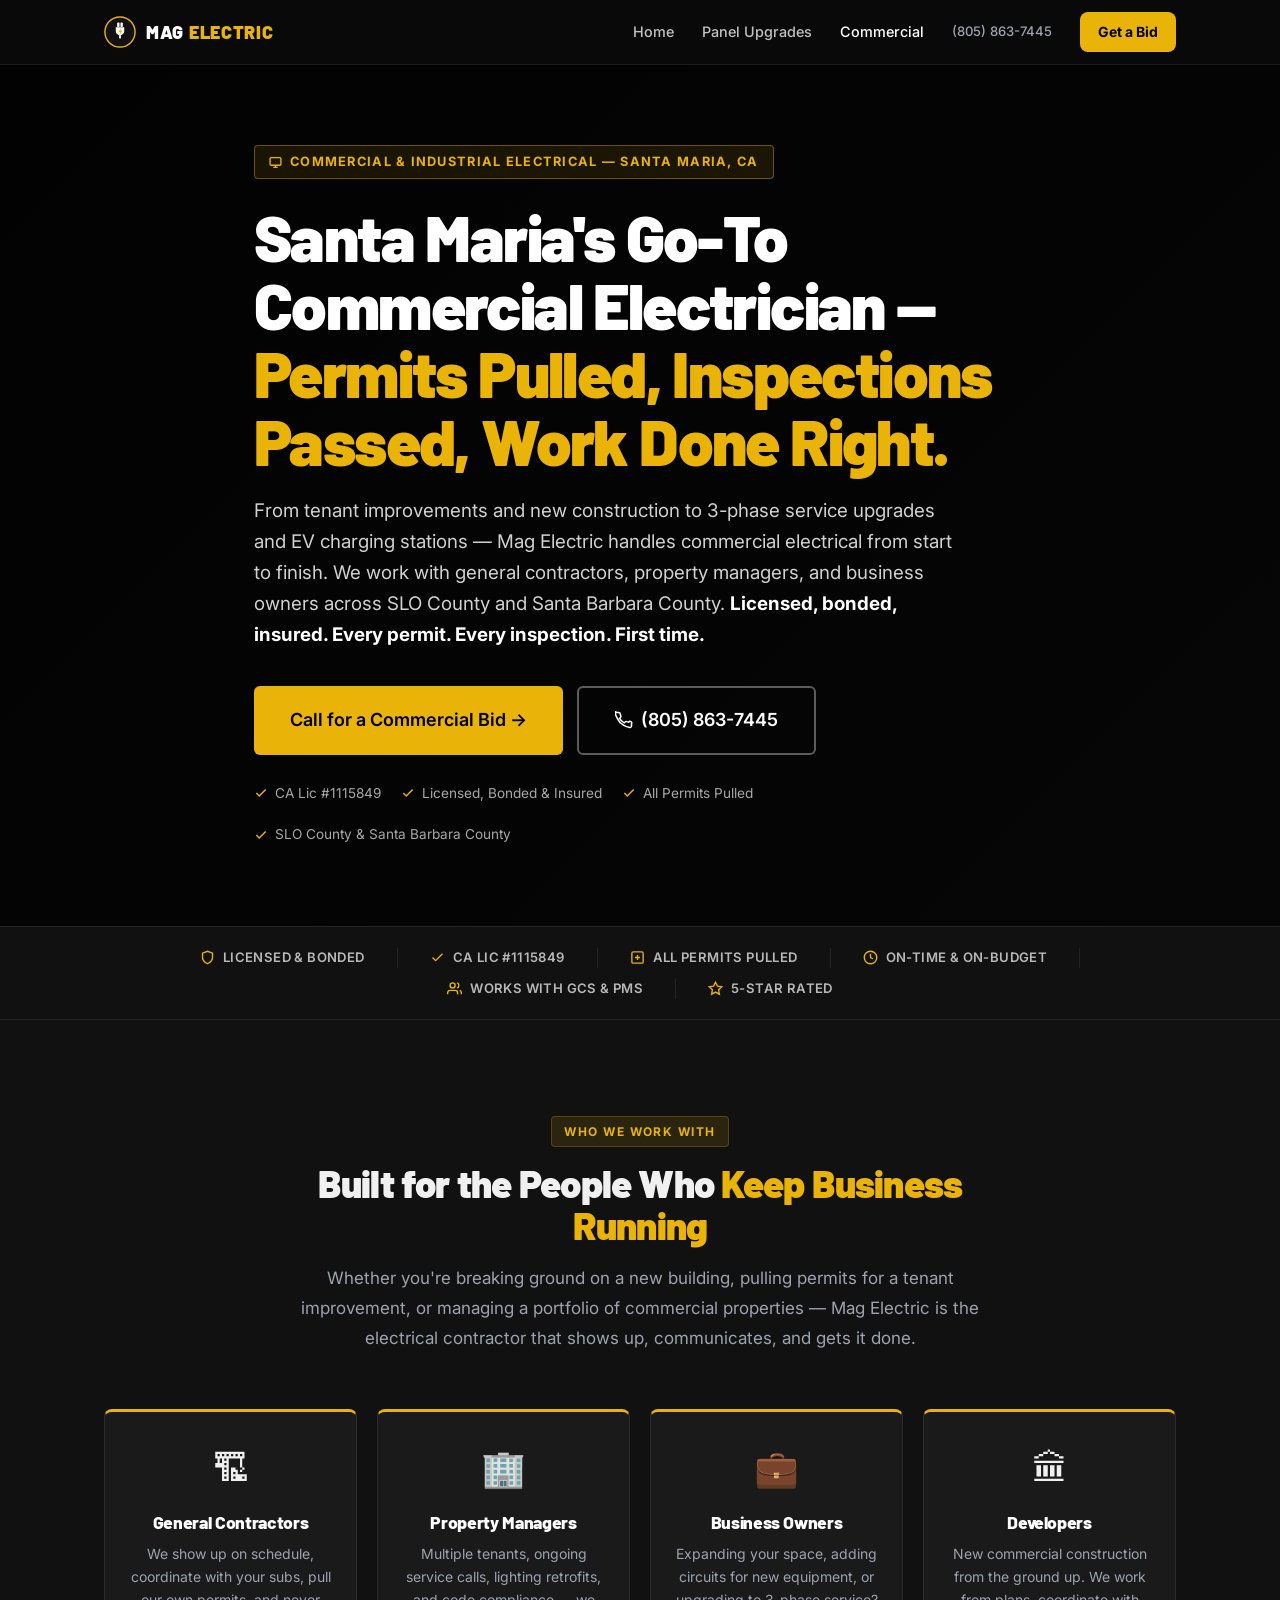
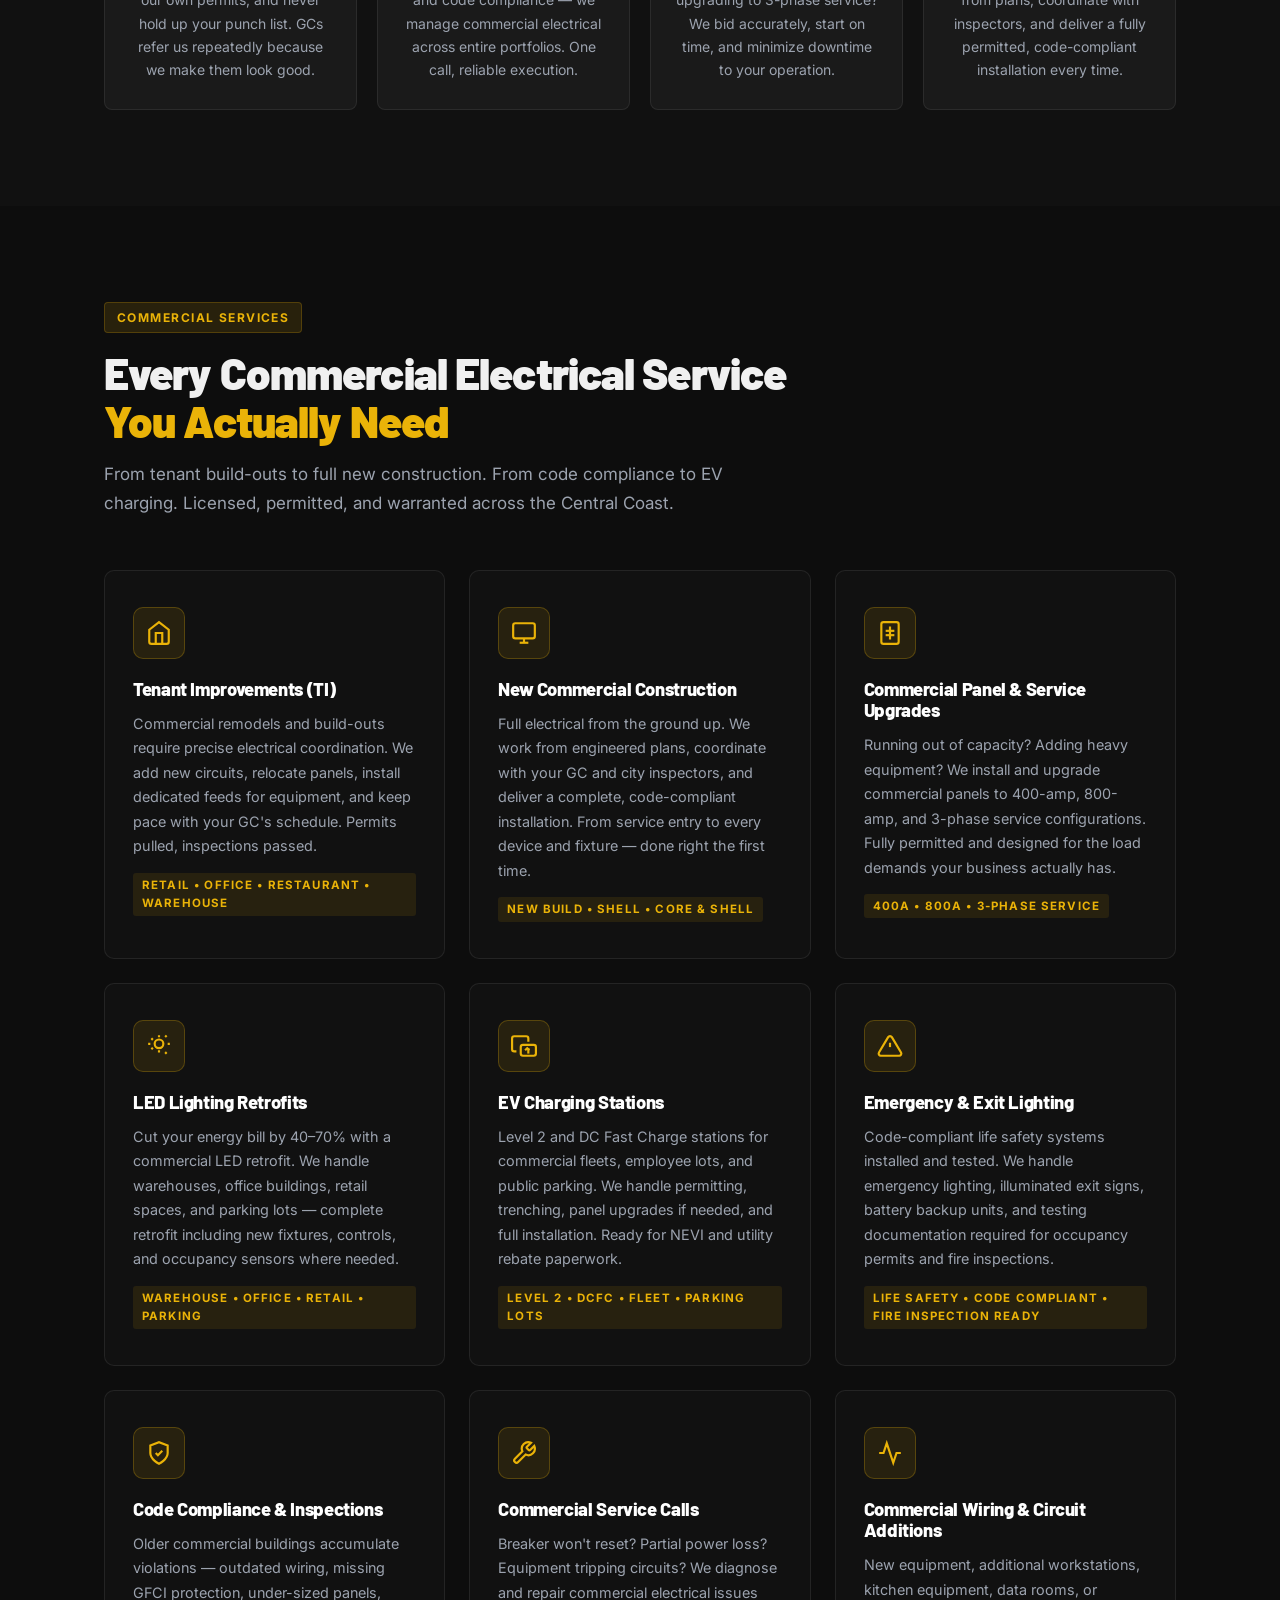
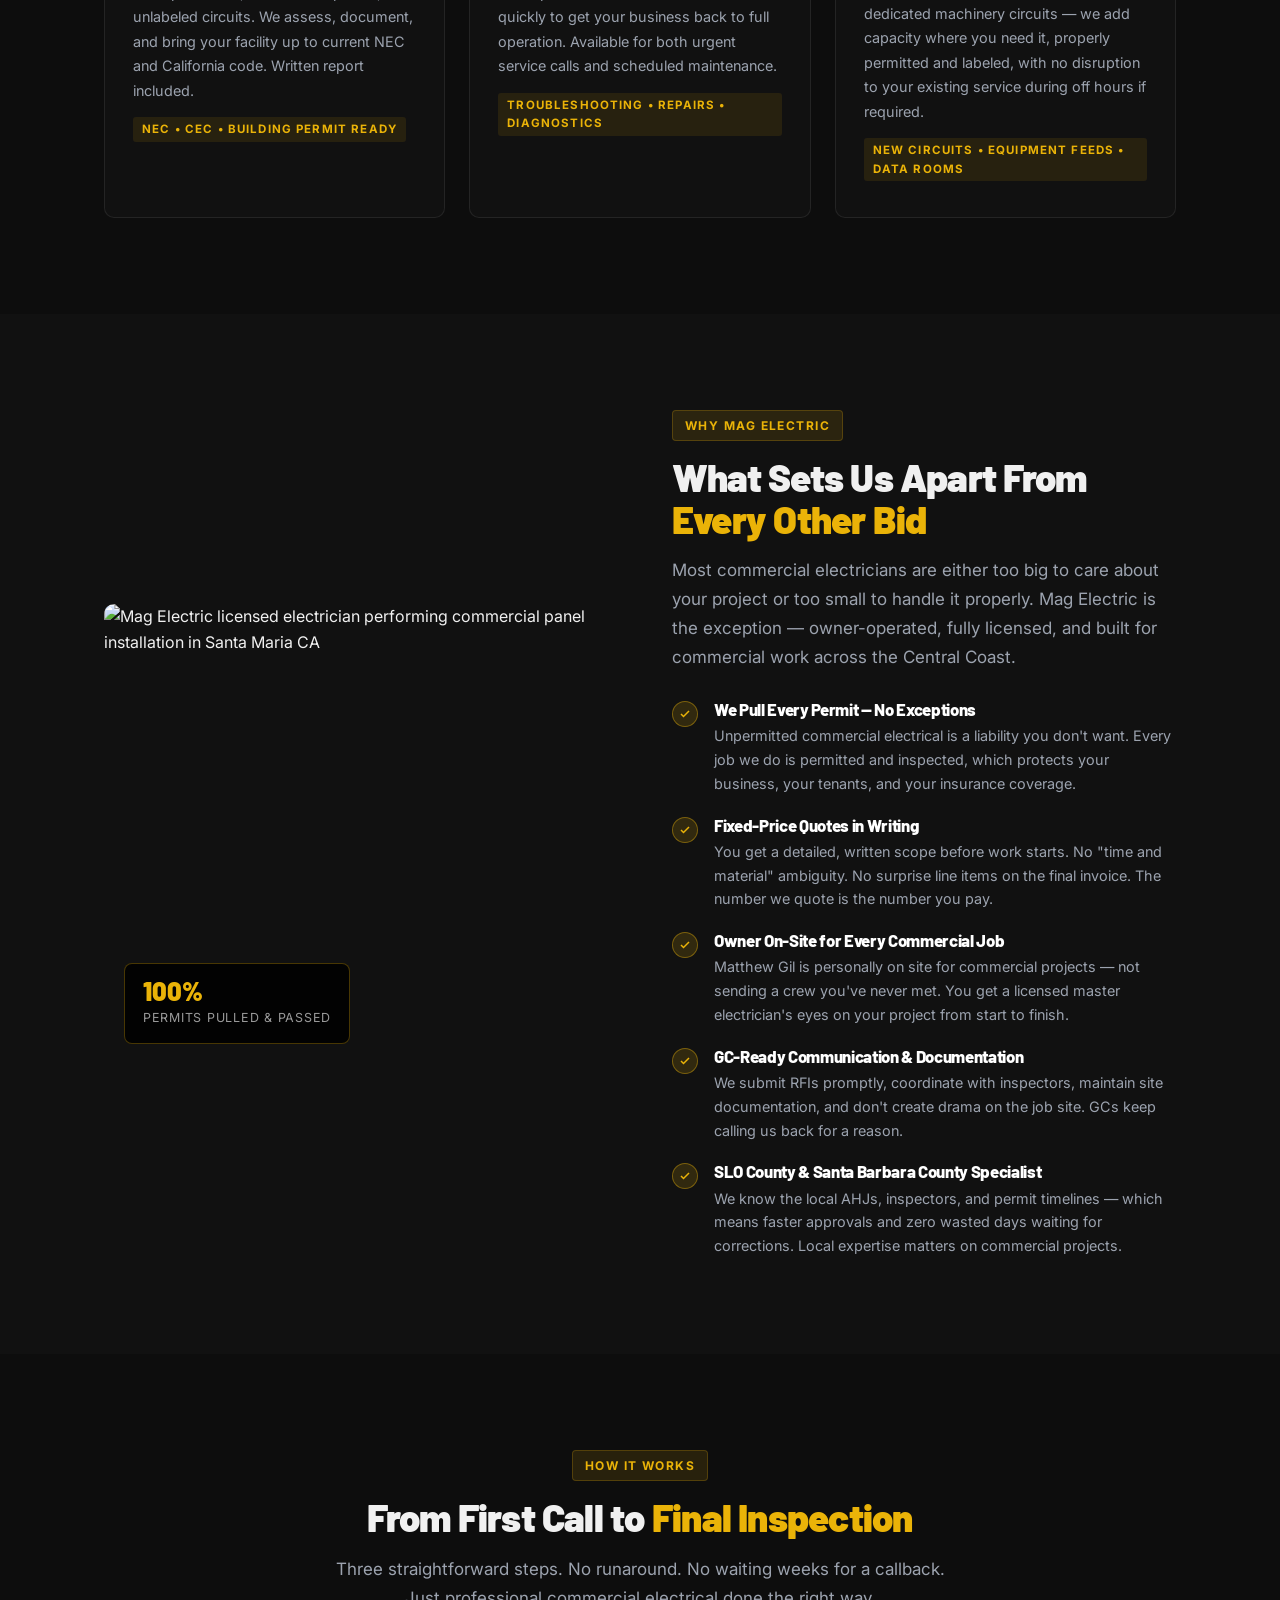
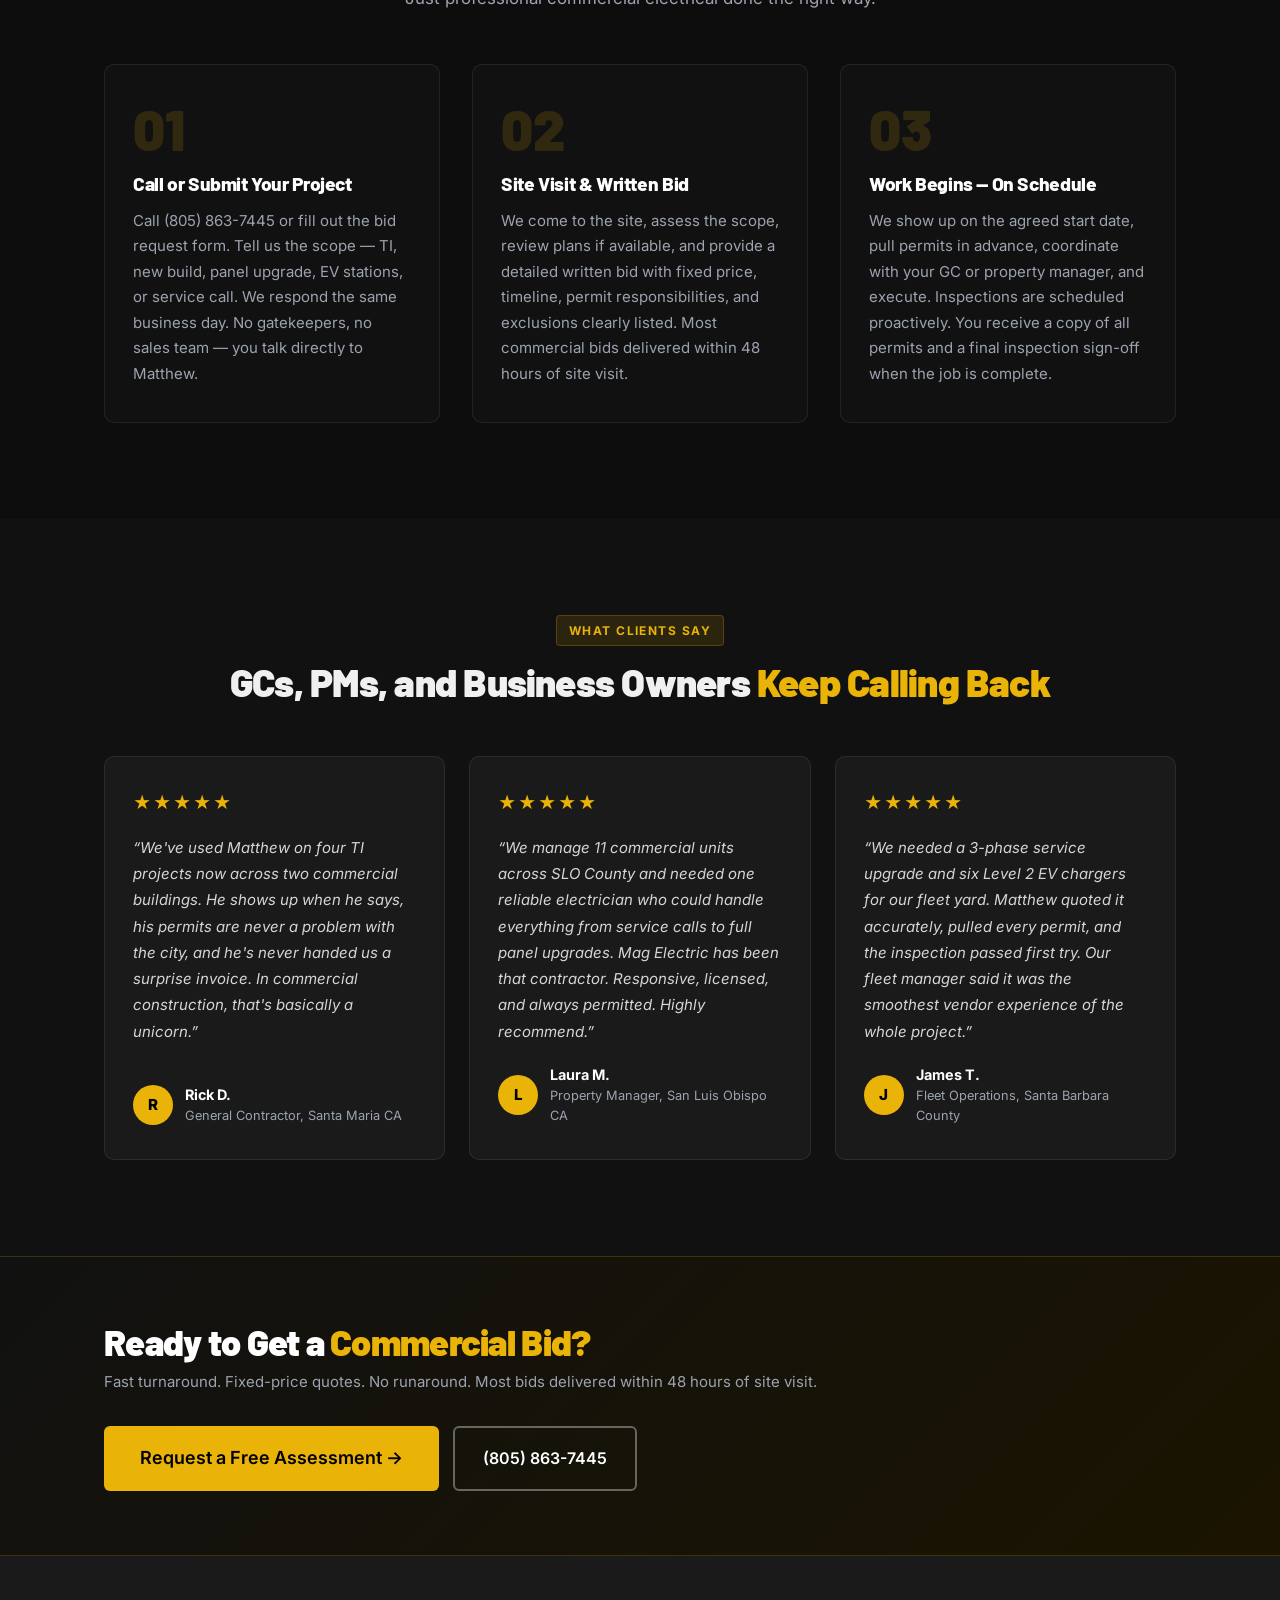
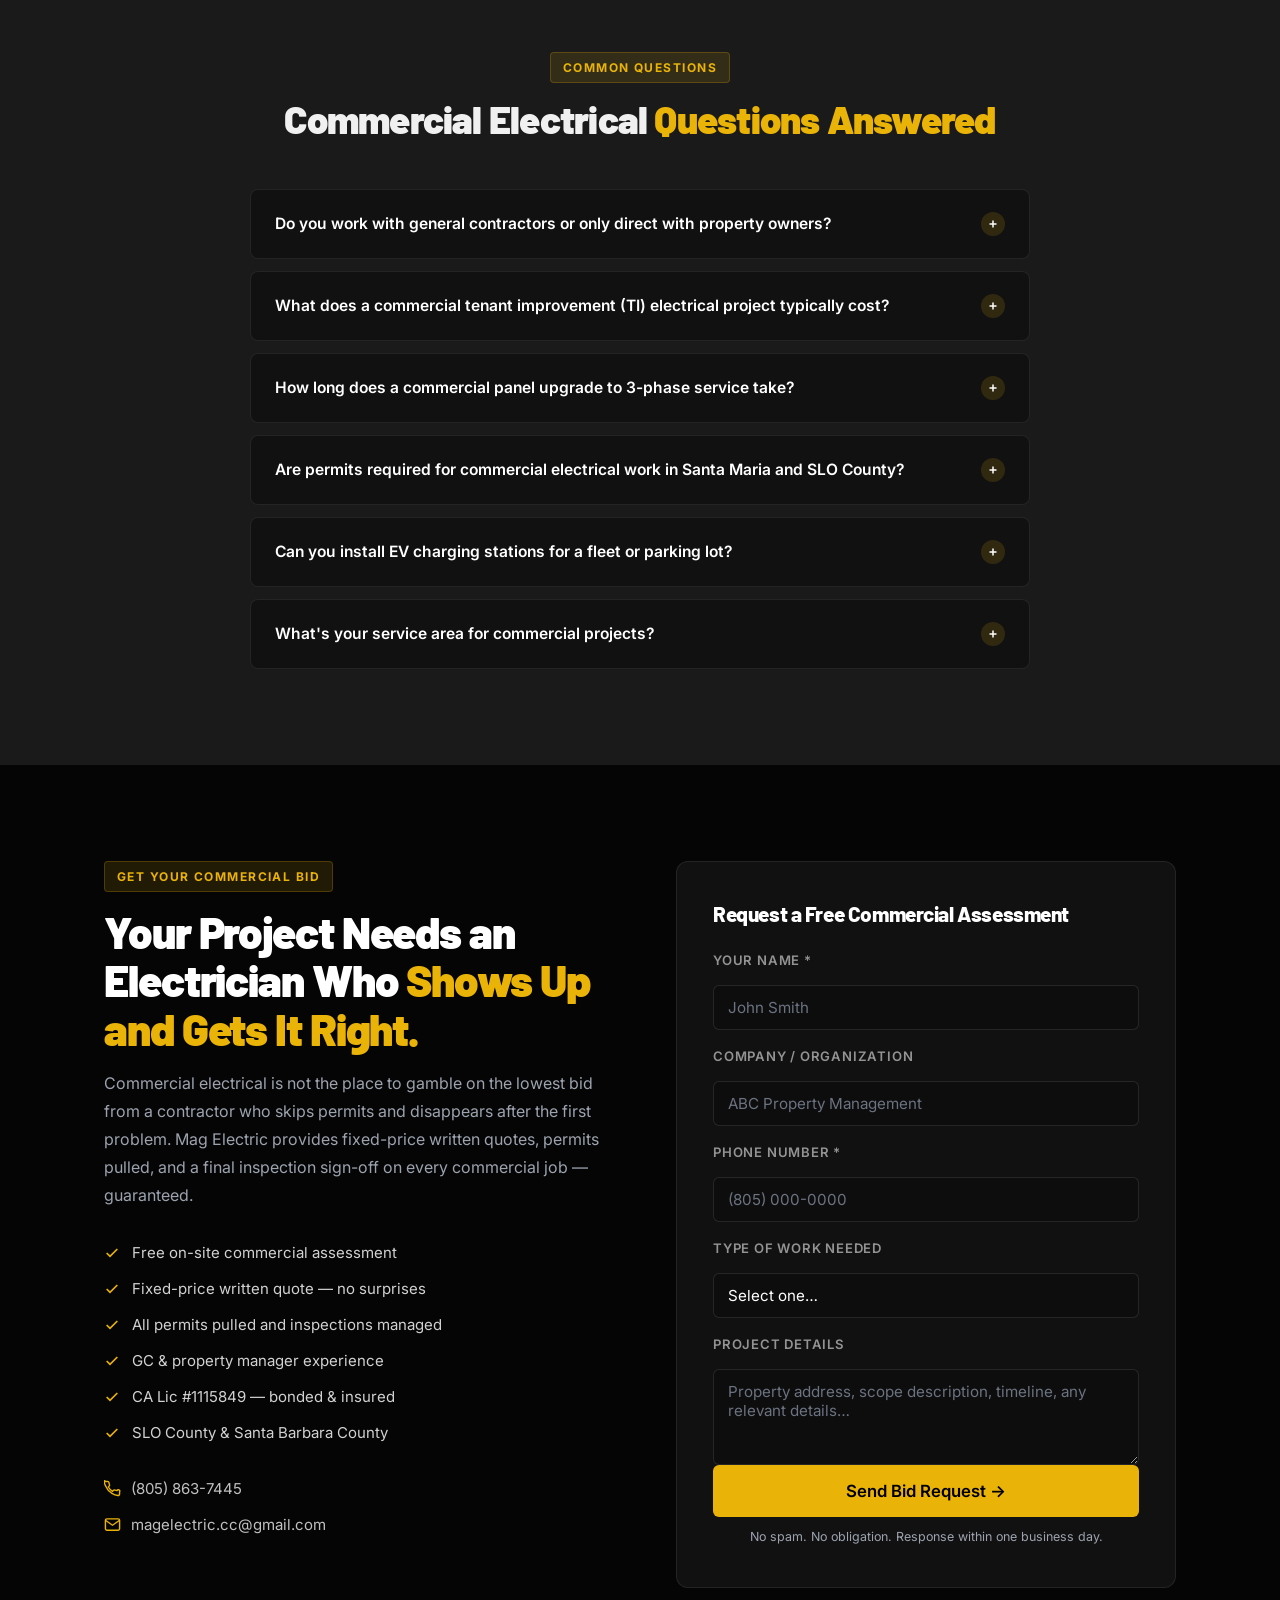
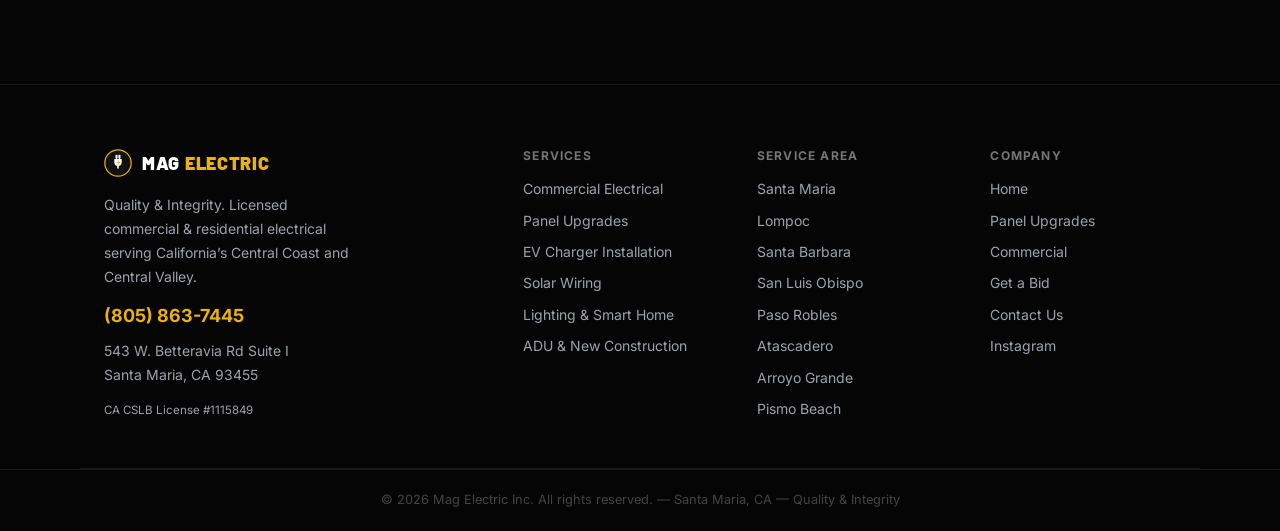
==== commercial.html @ f902b4d3 "Add commercial electrical landing page — King Kong style" ====
<!DOCTYPE html>
<html lang="en">
<head>
  <meta charset="UTF-8" />
  <meta name="viewport" content="width=device-width, initial-scale=1.0" />
  <title>Commercial Electrician Santa Maria CA | Mag Electric Inc.</title>
  <meta name="description" content="Licensed commercial electrician in Santa Maria, SLO County &amp; Santa Barbara County. Tenant improvements, panel upgrades, EV charging, LED retrofits &amp; more. CA Lic #1115849. Call (805) 863-7445." />
  <link rel="canonical" href="https://magelectricinc.com/commercial" />
  <meta property="og:title" content="Commercial Electrician Santa Maria CA | Mag Electric Inc." />
  <meta property="og:description" content="Commercial electrical contractor serving SLO County &amp; Santa Barbara County. Tenant improvements, 3-phase service, EV charging stations &amp; code compliance. CA Lic #1115849." />
  <meta property="og:image" content="https://magelectricinc.com/images/commercial_panel_1.jpg" />
  <meta property="og:type" content="website" />
  <meta name="geo.region" content="US-CA" />
  <meta name="geo.placename" content="Santa Maria, CA" />
  <script type="application/ld+json">
  {
    "@context": "https://schema.org",
    "@type": "Service",
    "name": "Commercial Electrical Services",
    "provider": {
      "@type": "ElectricalContractor",
      "name": "Mag Electric Inc.",
      "telephone": "+18058637445",
      "address": {
        "@type": "PostalAddress",
        "streetAddress": "543 W. Betteravia Rd Suite I",
        "addressLocality": "Santa Maria",
        "addressRegion": "CA",
        "postalCode": "93455",
        "addressCountry": "US"
      },
      "url": "https://magelectricinc.com",
      "sameAs": ["https://www.instagram.com/mag_electric_/"]
    },
    "areaServed": ["Santa Maria","Lompoc","Santa Barbara","San Luis Obispo","Paso Robles","Atascadero","Arroyo Grande","Pismo Beach"],
    "description": "Full-service commercial electrical contractor specializing in tenant improvements, new commercial construction, panel and service upgrades, LED lighting retrofits, EV charging stations, emergency and exit lighting, and code compliance for SLO County and Santa Barbara County businesses."
  }
  </script>
  <link rel="preconnect" href="https://fonts.googleapis.com" />
  <link rel="preconnect" href="https://fonts.gstatic.com" crossorigin />
  <link href="https://fonts.googleapis.com/css2?family=Inter:ital,wght@0,400;0,500;0,600;0,700;1,400&family=Barlow:wght@700;800;900&display=swap" rel="stylesheet" />
  <link rel="stylesheet" href="css/styles.css" />
  <style>
    /* ── LANDING PAGE OVERRIDES & EXTENSIONS ── */
    :root {
      --gold: #EAB308;
      --gold-dark: #ca9a06;
      --dark: #0a0a0a;
      --dark2: #111111;
      --dark3: #1a1a1a;
      --mid: #222222;
      --border: rgba(255,255,255,0.08);
      --text: #f0f0f0;
      --muted: #9ca3af;
      --blue-accent: #3b82f6;
    }
    *, *::before, *::after { box-sizing: border-box; margin: 0; padding: 0; }
    html { scroll-behavior: smooth; }
    body { background: var(--dark); color: var(--text); font-family: 'Inter', sans-serif; }
    .container { max-width: 1120px; margin: 0 auto; padding: 0 24px; }
    img { display: block; max-width: 100%; }
    a { color: inherit; text-decoration: none; }

    /* BUTTONS */
    .btn { display: inline-flex; align-items: center; gap: 8px; font-family: 'Inter', sans-serif;
      font-weight: 600; font-size: 1rem; padding: 14px 28px; border-radius: 6px;
      border: none; cursor: pointer; transition: transform .15s, box-shadow .15s; text-decoration: none; }
    .btn:hover { transform: translateY(-2px); box-shadow: 0 8px 24px rgba(0,0,0,.4); }
    .btn-primary { background: var(--gold); color: #000; }
    .btn-primary:hover { background: var(--gold-dark); }
    .btn-ghost { background: transparent; color: #fff; border: 2px solid rgba(255,255,255,.35); }
    .btn-ghost:hover { border-color: #fff; }
    .btn-lg { font-size: 1.125rem; padding: 18px 36px; }
    .btn-full { width: 100%; justify-content: center; }

    /* SECTION SPACING */
    .lp-section { padding: 96px 0; }
    .lp-section-sm { padding: 64px 0; }
    .section-tag { display: inline-block; font-size: .75rem; font-weight: 700; letter-spacing: .12em;
      text-transform: uppercase; color: var(--gold); background: rgba(234,179,8,.12);
      padding: 5px 12px; border-radius: 4px; margin-bottom: 16px; }
    .section-title { font-family: 'Barlow', sans-serif; font-weight: 900; line-height: 1.08;
      letter-spacing: -.02em; }
    .section-title .hl { color: var(--gold); }
    .section-sub { color: var(--muted); font-size: 1.0625rem; line-height: 1.7; max-width: 640px; margin-top: 16px; }
    .text-center { text-align: center; }
    .text-center .section-sub { margin: 16px auto 0; }
    .divider { width: 56px; height: 3px; background: var(--gold); border-radius: 2px; margin: 20px 0; }
    .divider-center { margin: 20px auto; }

    /* ── NAV ── */
    .nav { position: sticky; top: 0; z-index: 100; background: rgba(10,10,10,.96);
      backdrop-filter: blur(12px); border-bottom: 1px solid var(--border); }
    .nav-inner { display: flex; align-items: center; justify-content: space-between;
      height: 64px; gap: 32px; }
    .logo { display: flex; align-items: center; gap: 10px; font-family: 'Barlow', sans-serif;
      font-weight: 900; font-size: 1.125rem; letter-spacing: .04em; color: #fff; }
    .logo em { color: var(--gold); font-style: normal; }
    .nav-links { display: flex; align-items: center; gap: 28px; }
    .nav-links a { font-size: .9rem; font-weight: 500; color: rgba(255,255,255,.75);
      transition: color .15s; }
    .nav-links a:hover, .nav-links a.active { color: #fff; }
    .nav-phone { color: rgba(255,255,255,.75); }
    .nav-cta { background: var(--gold); color: #000 !important; font-weight: 700;
      padding: 8px 18px; border-radius: 5px; font-size: .875rem !important; }
    .nav-cta:hover { background: var(--gold-dark); }
    .menu-toggle { display: none; flex-direction: column; gap: 5px; background: none;
      border: none; cursor: pointer; padding: 4px; }
    .menu-toggle span { display: block; width: 22px; height: 2px; background: #fff;
      border-radius: 2px; transition: .2s; }
    .mobile-menu { display: none; flex-direction: column; background: #111;
      border-top: 1px solid var(--border); padding: 16px 24px 20px; gap: 12px; }
    .mobile-menu.open { display: flex; }
    .mobile-link, .mobile-phone { font-size: .95rem; color: rgba(255,255,255,.8); padding: 6px 0; }
    .mobile-phone { display: flex; align-items: center; gap: 8px; color: var(--gold); font-weight: 600; }
    @media (max-width: 767px) {
      .nav-links { display: none; }
      .menu-toggle { display: flex; }
    }

    /* ── HERO ── */
    .lp-hero { position: relative; min-height: 90vh; display: flex; align-items: center;
      overflow: hidden; padding: 80px 0; }
    .lp-hero-bg { position: absolute; inset: 0; background-image: url('images/commercial_panel_1.jpg');
      background-size: cover; background-position: center 40%;
      transform: scale(1.04); filter: brightness(.28); }
    .lp-hero-overlay { position: absolute; inset: 0;
      background: linear-gradient(135deg, rgba(0,0,0,.78) 0%, rgba(0,0,0,.42) 100%); }
    .lp-hero-content { position: relative; z-index: 2; max-width: 820px; }
    .hero-eyebrow { display: inline-flex; align-items: center; gap: 8px;
      font-size: .8rem; font-weight: 700; letter-spacing: .1em; text-transform: uppercase;
      color: var(--gold); border: 1px solid rgba(234,179,8,.4);
      background: rgba(234,179,8,.1); padding: 6px 14px; border-radius: 4px; margin-bottom: 24px; }
    .lp-hero h1 { font-family: 'Barlow', sans-serif; font-weight: 900;
      font-size: clamp(2.4rem, 5.5vw, 4rem); line-height: 1.06; letter-spacing: -.025em;
      color: #fff; margin-bottom: 20px; }
    .lp-hero h1 .hl { color: var(--gold); }
    .lp-hero-sub { font-size: clamp(1rem, 1.8vw, 1.175rem); color: rgba(255,255,255,.82);
      line-height: 1.65; max-width: 700px; margin-bottom: 36px; }
    .hero-ctas { display: flex; flex-wrap: wrap; gap: 14px; margin-bottom: 28px; }
    .hero-micro { display: flex; flex-wrap: wrap; gap: 20px; }
    .hero-micro-item { display: flex; align-items: center; gap: 7px;
      font-size: .85rem; color: rgba(255,255,255,.65); }
    .hero-micro-item svg { flex-shrink: 0; }
    @media (max-width: 640px) {
      .lp-hero { min-height: 100vh; padding: 100px 0 60px; }
      .hero-ctas { flex-direction: column; }
      .btn-lg { font-size: 1rem; padding: 16px 24px; }
    }

    /* ── TRUST STRIP ── */
    .trust-strip { background: var(--dark2); border-top: 1px solid var(--border);
      border-bottom: 1px solid var(--border); padding: 20px 0; }
    .trust-strip-inner { display: flex; flex-wrap: wrap; align-items: center;
      justify-content: center; gap: 10px 32px; }
    .ts-item { display: flex; align-items: center; gap: 8px;
      font-size: .82rem; font-weight: 600; color: rgba(255,255,255,.7);
      letter-spacing: .03em; text-transform: uppercase; }
    .ts-dot { width: 1px; height: 20px; background: var(--border); }
    @media (max-width: 640px) { .ts-dot { display: none; } }

    /* ── WHO WE WORK WITH ── */
    .who-section { background: var(--dark2); }
    .who-intro { max-width: 700px; margin: 0 auto 56px; text-align: center; }
    .who-intro p { color: var(--muted); font-size: 1.0625rem; line-height: 1.75; margin-top: 18px; }
    .who-cards { display: grid; grid-template-columns: repeat(4, 1fr); gap: 20px; }
    .who-card { background: var(--dark3); border: 1px solid var(--border);
      border-top: 3px solid var(--gold); border-radius: 8px; padding: 28px 24px; text-align: center; }
    .who-icon { font-size: 2.25rem; margin-bottom: 14px; }
    .who-card h3 { font-family: 'Barlow', sans-serif; font-weight: 800;
      font-size: 1.1rem; color: #fff; margin-bottom: 10px; }
    .who-card p { color: var(--muted); font-size: .875rem; line-height: 1.65; }
    @media (max-width: 900px) { .who-cards { grid-template-columns: 1fr 1fr; } }
    @media (max-width: 520px) { .who-cards { grid-template-columns: 1fr; } }

    /* ── SERVICES GRID ── */
    .services-section { background: #0d0d0d; }
    .services-intro { max-width: 680px; margin: 0 0 52px; }
    .services-grid { display: grid; grid-template-columns: repeat(3, 1fr); gap: 24px; }
    .svc-card { background: var(--dark2); border: 1px solid var(--border);
      border-radius: 10px; padding: 36px 28px; transition: border-color .2s, transform .2s; }
    .svc-card:hover { border-color: rgba(234,179,8,.35); transform: translateY(-3px); }
    .svc-icon { width: 52px; height: 52px; background: rgba(234,179,8,.1);
      border: 1px solid rgba(234,179,8,.25); border-radius: 10px;
      display: flex; align-items: center; justify-content: center; margin-bottom: 20px; }
    .svc-icon svg { color: var(--gold); }
    .svc-card h3 { font-family: 'Barlow', sans-serif; font-weight: 800;
      font-size: 1.15rem; color: #fff; margin-bottom: 12px; }
    .svc-card p { color: var(--muted); font-size: .9rem; line-height: 1.7; }
    .svc-tag { display: inline-block; margin-top: 14px; font-size: .72rem; font-weight: 700;
      letter-spacing: .1em; text-transform: uppercase; color: var(--gold);
      background: rgba(234,179,8,.1); padding: 3px 9px; border-radius: 3px; }
    @media (max-width: 900px) { .services-grid { grid-template-columns: 1fr 1fr; } }
    @media (max-width: 560px) { .services-grid { grid-template-columns: 1fr; } }

    /* ── WHY MAG ELECTRIC ── */
    .why-section { background: var(--dark2); }
    .why-layout { display: grid; grid-template-columns: 1fr 1fr; gap: 64px; align-items: center; }
    .why-img { border-radius: 10px; overflow: hidden; position: relative; }
    .why-img img { width: 100%; height: 460px; object-fit: cover; }
    .why-img-badge { position: absolute; bottom: 20px; left: 20px;
      background: rgba(0,0,0,.88); border: 1px solid rgba(234,179,8,.3);
      border-radius: 8px; padding: 14px 18px; }
    .why-img-badge strong { display: block; font-family: 'Barlow', sans-serif;
      font-weight: 900; font-size: 1.6rem; color: var(--gold); line-height: 1; }
    .why-img-badge span { font-size: .78rem; color: rgba(255,255,255,.6);
      text-transform: uppercase; letter-spacing: .06em; }
    .why-list { list-style: none; display: flex; flex-direction: column; gap: 20px; margin-top: 28px; }
    .why-item { display: flex; align-items: flex-start; gap: 16px; }
    .why-check { width: 26px; height: 26px; background: rgba(234,179,8,.15);
      border: 1px solid rgba(234,179,8,.4); border-radius: 50%;
      display: flex; align-items: center; justify-content: center; flex-shrink: 0; margin-top: 1px; }
    .why-item-text h4 { font-family: 'Barlow', sans-serif; font-weight: 800;
      font-size: 1.05rem; color: #fff; margin-bottom: 5px; }
    .why-item-text p { color: var(--muted); font-size: .9rem; line-height: 1.65; }
    @media (max-width: 860px) {
      .why-layout { grid-template-columns: 1fr; gap: 40px; }
      .why-img img { height: 280px; }
    }

    /* ── PROCESS ── */
    .process-section { background: #0d0d0d; }
    .lp-steps { display: grid; grid-template-columns: repeat(3,1fr); gap: 32px; margin-top: 52px; }
    .lp-step { background: var(--dark2); border: 1px solid var(--border);
      border-radius: 10px; padding: 36px 28px; position: relative; }
    .lp-step-num { font-family: 'Barlow', sans-serif; font-weight: 900;
      font-size: 3.5rem; color: rgba(234,179,8,.15); line-height: 1;
      margin-bottom: 16px; display: block; }
    .lp-step h3 { font-family: 'Barlow', sans-serif; font-weight: 800;
      font-size: 1.2rem; color: #fff; margin-bottom: 12px; }
    .lp-step p { color: var(--muted); font-size: .9375rem; line-height: 1.7; }
    @media (max-width: 767px) { .lp-steps { grid-template-columns: 1fr; gap: 20px; } }

    /* ── TRUST / TESTIMONIALS ── */
    .testi-section { background: var(--dark2); }
    .testi-grid { display: grid; grid-template-columns: repeat(3,1fr); gap: 24px; margin-top: 52px; }
    .testi-card { background: var(--dark3); border: 1px solid var(--border);
      border-radius: 10px; padding: 32px 28px; display: flex; flex-direction: column; gap: 18px; }
    .testi-stars { color: var(--gold); font-size: 1.1rem; letter-spacing: 2px; }
    .testi-quote { font-size: .9375rem; color: rgba(255,255,255,.82); line-height: 1.75;
      font-style: italic; flex: 1; }
    .testi-author { display: flex; align-items: center; gap: 12px; }
    .testi-avatar { width: 40px; height: 40px; border-radius: 50%;
      background: var(--gold); color: #000; font-weight: 800; font-size: .95rem;
      display: flex; align-items: center; justify-content: center; flex-shrink: 0; }
    .testi-name { font-weight: 700; font-size: .9rem; color: #fff; }
    .testi-loc { font-size: .8rem; color: var(--muted); }
    @media (max-width: 860px) { .testi-grid { grid-template-columns: 1fr; } }

    /* ── MID CTA BANNER ── */
    .mid-cta { background: linear-gradient(135deg, #111 0%, #1a1400 100%);
      border-top: 1px solid rgba(234,179,8,.2); border-bottom: 1px solid rgba(234,179,8,.2); }
    .mid-cta-inner { display: flex; align-items: center; justify-content: space-between;
      gap: 32px; flex-wrap: wrap; }
    .mid-cta h2 { font-family: 'Barlow', sans-serif; font-weight: 900;
      font-size: clamp(1.5rem, 3vw, 2.25rem); color: #fff; line-height: 1.15; }
    .mid-cta h2 span { color: var(--gold); }
    .mid-cta p { color: var(--muted); margin-top: 8px; font-size: .9375rem; }
    .mid-cta-actions { display: flex; gap: 14px; flex-wrap: wrap; flex-shrink: 0; }
    @media (max-width: 700px) { .mid-cta-inner { flex-direction: column; align-items: flex-start; } }

    /* ── FAQ ── */
    .faq-section { background: var(--dark3); }
    .faq-list { max-width: 780px; margin: 48px auto 0; display: flex; flex-direction: column; gap: 12px; }
    .faq-item { background: var(--dark2); border: 1px solid var(--border); border-radius: 8px; overflow: hidden; }
    .faq-q { width: 100%; text-align: left; background: none; border: none; cursor: pointer;
      display: flex; align-items: center; justify-content: space-between; gap: 16px;
      padding: 22px 24px; color: #fff; font-family: 'Inter', sans-serif; font-weight: 600;
      font-size: .975rem; transition: background .15s; }
    .faq-q:hover { background: rgba(255,255,255,.03); }
    .faq-icon { width: 24px; height: 24px; border-radius: 50%; background: rgba(234,179,8,.15);
      display: flex; align-items: center; justify-content: center; flex-shrink: 0;
      transition: transform .25s; }
    .faq-item.open .faq-icon { transform: rotate(45deg); background: var(--gold); color: #000; }
    .faq-a { display: none; padding: 0 24px 22px; color: var(--muted);
      font-size: .9375rem; line-height: 1.75; }
    .faq-item.open .faq-a { display: block; }

    /* ── FINAL CTA + FORM ── */
    .final-cta { background: #050505; }
    .final-cta-layout { display: grid; grid-template-columns: 1fr 1fr; gap: 72px; align-items: start; }
    .final-left h2 { font-family: 'Barlow', sans-serif; font-weight: 900;
      font-size: clamp(2rem, 3.5vw, 2.75rem); color: #fff; line-height: 1.1;
      letter-spacing: -.025em; margin-bottom: 16px; }
    .final-left h2 .hl { color: var(--gold); }
    .final-left p { color: var(--muted); font-size: 1rem; line-height: 1.75; margin-bottom: 32px; }
    .final-bullets { list-style: none; display: flex; flex-direction: column; gap: 12px; }
    .final-bullets li { display: flex; align-items: center; gap: 12px;
      font-size: .9375rem; color: rgba(255,255,255,.82); }
    .final-bullets li svg { flex-shrink: 0; }
    .final-contact { margin-top: 32px; display: flex; flex-direction: column; gap: 12px; }
    .final-contact a { display: flex; align-items: center; gap: 10px;
      color: rgba(255,255,255,.75); font-size: .9375rem; transition: color .15s; }
    .final-contact a:hover { color: var(--gold); }
    .lp-form { background: var(--dark2); border: 1px solid var(--border);
      border-radius: 12px; padding: 40px 36px; }
    .lp-form h3 { font-family: 'Barlow', sans-serif; font-weight: 800;
      font-size: 1.3rem; color: #fff; margin-bottom: 24px; }
    .form-group { display: flex; flex-direction: column; gap: 6px; margin-bottom: 16px; }
    .form-group label { font-size: .82rem; font-weight: 600; color: rgba(255,255,255,.55);
      letter-spacing: .06em; text-transform: uppercase; }
    .form-group input, .form-group select, .form-group textarea {
      background: #0d0d0d; border: 1px solid rgba(255,255,255,.1); border-radius: 6px;
      color: #fff; font-family: 'Inter', sans-serif; font-size: .95rem;
      padding: 12px 14px; width: 100%; outline: none; transition: border-color .15s; }
    .form-group input:focus, .form-group select:focus, .form-group textarea:focus {
      border-color: var(--gold); }
    .form-group select option { background: #111; }
    .form-group textarea { resize: vertical; min-height: 96px; }
    .form-note { font-size: .78rem; color: var(--muted); margin-top: 10px; text-align: center; }
    @media (max-width: 860px) {
      .final-cta-layout { grid-template-columns: 1fr; gap: 48px; }
      .lp-form { padding: 28px 20px; }
    }

    /* ── FOOTER ── */
    .footer { background: #050505; border-top: 1px solid var(--border); padding-top: 64px; }
    .footer-inner { display: grid; grid-template-columns: 2fr 1fr 1fr 1fr; gap: 48px;
      padding-bottom: 48px; border-bottom: 1px solid var(--border); }
    .footer-brand .logo { margin-bottom: 16px; }
    .footer-brand p { color: var(--muted); font-size: .875rem; line-height: 1.7; margin-bottom: 14px; }
    .footer-phone { display: block; color: var(--gold); font-weight: 700;
      font-size: 1.125rem; margin-bottom: 8px; }
    .footer-address { font-size: .82rem; color: var(--muted); line-height: 1.65;
      margin-bottom: 8px; font-style: normal; }
    .license-num { font-size: .75rem; color: rgba(255,255,255,.3); }
    .footer-col h4 { font-size: .75rem; font-weight: 700; letter-spacing: .1em;
      text-transform: uppercase; color: rgba(255,255,255,.45); margin-bottom: 16px; }
    .footer-col ul { list-style: none; display: flex; flex-direction: column; gap: 9px; }
    .footer-col ul li a { font-size: .875rem; color: var(--muted); transition: color .15s; }
    .footer-col ul li a:hover { color: #fff; }
    .footer-col ul li { font-size: .875rem; color: var(--muted); }
    .footer-bottom { padding: 20px 0; text-align: center; }
    .footer-bottom p { font-size: .8rem; color: rgba(255,255,255,.25); }
    @media (max-width: 860px) {
      .footer-inner { grid-template-columns: 1fr 1fr; }
      .footer-brand { grid-column: 1 / -1; }
    }
    @media (max-width: 480px) {
      .footer-inner { grid-template-columns: 1fr; }
    }
  </style>
</head>
<body>

<!-- ═══════════════════════════════════════
     NAV
═══════════════════════════════════════ -->
<nav class="nav" id="nav">
  <div class="nav-inner container">
    <a href="index.html" class="logo" aria-label="Mag Electric Home">
      <svg width="32" height="32" viewBox="0 0 34 34" fill="none" aria-hidden="true">
        <circle cx="17" cy="17" r="16" fill="#111" stroke="#EAB308" stroke-width="1.5"/>
        <rect x="14" y="7" width="2.5" height="5" rx="1" fill="white"/>
        <rect x="17.5" y="7" width="2.5" height="5" rx="1" fill="white"/>
        <path d="M12.5 12 H21.5 V16 A4.5 4.5 0 0 1 12.5 16 Z" fill="white"/>
        <rect x="16" y="20" width="2" height="4" rx="1" fill="white"/>
        <path d="M18 13 L15.5 17 H17.5 L16 21 L20 15.5 H17.5 Z" fill="#EAB308"/>
      </svg>
      <span>MAG <em>ELECTRIC</em></span>
    </a>
    <div class="nav-links" id="navLinks">
      <a href="index.html">Home</a>
      <a href="panel-upgrades.html">Panel Upgrades</a>
      <a href="commercial.html" class="active" style="color:#fff;">Commercial</a>
      <a href="tel:8058637445" class="nav-phone">(805) 863-7445</a>
      <a href="#get-bid" class="nav-cta">Get a Bid</a>
    </div>
    <button class="menu-toggle" id="menuToggle" aria-label="Toggle menu" aria-expanded="false">
      <span></span><span></span><span></span>
    </button>
  </div>
  <div class="mobile-menu" id="mobileMenu" aria-hidden="true">
    <a href="index.html" class="mobile-link">Home</a>
    <a href="panel-upgrades.html" class="mobile-link">Panel Upgrades</a>
    <a href="commercial.html" class="mobile-link">Commercial</a>
    <a href="#get-bid" class="mobile-link">Get a Bid</a>
    <a href="tel:8058637445" class="mobile-phone">
      <svg width="16" height="16" viewBox="0 0 24 24" fill="none" stroke="currentColor" stroke-width="2"><path d="M22 16.92v3a2 2 0 01-2.18 2 19.79 19.79 0 01-8.63-3.07A19.5 19.5 0 013.07 9.81a19.79 19.79 0 01-3.07-8.63A2 2 0 012 2h3a2 2 0 012 1.72c.127.96.361 1.903.7 2.81a2 2 0 01-.45 2.11L6.09 9.91a16 16 0 006 6l1.27-1.27a2 2 0 012.11-.45c.907.339 1.85.573 2.81.7A2 2 0 0122 16.92z"/></svg>
      (805) 863-7445
    </a>
  </div>
</nav>

<!-- ═══════════════════════════════════════
     HERO
═══════════════════════════════════════ -->
<section class="lp-hero">
  <div class="lp-hero-bg" role="img" aria-label="Commercial electrical panel work at a Santa Maria business"></div>
  <div class="lp-hero-overlay"></div>
  <div class="container lp-hero-content">
    <div class="hero-eyebrow">
      <svg width="13" height="13" viewBox="0 0 24 24" fill="none" stroke="currentColor" stroke-width="2.5"><rect x="2" y="3" width="20" height="14" rx="2"/><path d="M8 21h8M12 17v4"/></svg>
      Commercial &amp; Industrial Electrical &mdash; Santa Maria, CA
    </div>
    <h1>Santa Maria's Go-To Commercial Electrician &mdash; <span class="hl">Permits Pulled, Inspections Passed, Work Done Right.</span></h1>
    <p class="lp-hero-sub">
      From tenant improvements and new construction to 3-phase service upgrades and EV charging stations — Mag Electric handles commercial electrical from start to finish. We work with general contractors, property managers, and business owners across SLO County and Santa Barbara County. <strong style="color:#fff;">Licensed, bonded, insured. Every permit. Every inspection. First time.</strong>
    </p>
    <div class="hero-ctas">
      <a href="#get-bid" class="btn btn-primary btn-lg">Call for a Commercial Bid &rarr;</a>
      <a href="tel:8058637445" class="btn btn-ghost btn-lg">
        <svg width="18" height="18" viewBox="0 0 24 24" fill="none" stroke="currentColor" stroke-width="2"><path d="M22 16.92v3a2 2 0 01-2.18 2 19.79 19.79 0 01-8.63-3.07A19.5 19.5 0 013.07 9.81a19.79 19.79 0 01-3.07-8.63A2 2 0 012 2h3a2 2 0 012 1.72c.127.96.361 1.903.7 2.81a2 2 0 01-.45 2.11L6.09 9.91a16 16 0 006 6l1.27-1.27a2 2 0 012.11-.45c.907.339 1.85.573 2.81.7A2 2 0 0122 16.92z"/></svg>
        (805) 863-7445
      </a>
    </div>
    <div class="hero-micro">
      <div class="hero-micro-item">
        <svg width="14" height="14" viewBox="0 0 24 24" fill="none" stroke="#EAB308" stroke-width="2.5"><polyline points="20 6 9 17 4 12"/></svg>
        CA Lic #1115849
      </div>
      <div class="hero-micro-item">
        <svg width="14" height="14" viewBox="0 0 24 24" fill="none" stroke="#EAB308" stroke-width="2.5"><polyline points="20 6 9 17 4 12"/></svg>
        Licensed, Bonded &amp; Insured
      </div>
      <div class="hero-micro-item">
        <svg width="14" height="14" viewBox="0 0 24 24" fill="none" stroke="#EAB308" stroke-width="2.5"><polyline points="20 6 9 17 4 12"/></svg>
        All Permits Pulled
      </div>
      <div class="hero-micro-item">
        <svg width="14" height="14" viewBox="0 0 24 24" fill="none" stroke="#EAB308" stroke-width="2.5"><polyline points="20 6 9 17 4 12"/></svg>
        SLO County &amp; Santa Barbara County
      </div>
    </div>
  </div>
</section>

<!-- ═══════════════════════════════════════
     TRUST STRIP
═══════════════════════════════════════ -->
<div class="trust-strip">
  <div class="container trust-strip-inner">
    <div class="ts-item">
      <svg width="15" height="15" viewBox="0 0 24 24" fill="none" stroke="#EAB308" stroke-width="2.2"><path d="M12 22s8-4 8-10V5l-8-3-8 3v7c0 6 8 10 8 10z"/></svg>
      Licensed &amp; Bonded
    </div>
    <div class="ts-dot"></div>
    <div class="ts-item">
      <svg width="15" height="15" viewBox="0 0 24 24" fill="none" stroke="#EAB308" stroke-width="2.2"><polyline points="20 6 9 17 4 12"/></svg>
      CA Lic #1115849
    </div>
    <div class="ts-dot"></div>
    <div class="ts-item">
      <svg width="15" height="15" viewBox="0 0 24 24" fill="none" stroke="#EAB308" stroke-width="2.2"><rect x="3" y="3" width="18" height="18" rx="2"/><path d="M8 12h8M12 8v8"/></svg>
      All Permits Pulled
    </div>
    <div class="ts-dot"></div>
    <div class="ts-item">
      <svg width="15" height="15" viewBox="0 0 24 24" fill="none" stroke="#EAB308" stroke-width="2.2"><circle cx="12" cy="12" r="10"/><polyline points="12 6 12 12 16 14"/></svg>
      On-Time &amp; On-Budget
    </div>
    <div class="ts-dot"></div>
    <div class="ts-item">
      <svg width="15" height="15" viewBox="0 0 24 24" fill="none" stroke="#EAB308" stroke-width="2.2"><path d="M17 21v-2a4 4 0 00-4-4H5a4 4 0 00-4 4v2"/><circle cx="9" cy="7" r="4"/><path d="M23 21v-2a4 4 0 00-3-3.87"/><path d="M16 3.13a4 4 0 010 7.75"/></svg>
      Works With GCs &amp; PMs
    </div>
    <div class="ts-dot"></div>
    <div class="ts-item">
      <svg width="15" height="15" viewBox="0 0 24 24" fill="none" stroke="#EAB308" stroke-width="2.2"><polygon points="12 2 15.09 8.26 22 9.27 17 14.14 18.18 21.02 12 17.77 5.82 21.02 7 14.14 2 9.27 8.91 8.26 12 2"/></svg>
      5-Star Rated
    </div>
  </div>
</div>

<!-- ═══════════════════════════════════════
     WHO WE WORK WITH
═══════════════════════════════════════ -->
<section class="lp-section who-section">
  <div class="container">
    <div class="who-intro">
      <span class="section-tag">Who We Work With</span>
      <h2 class="section-title" style="font-size:clamp(1.75rem,3vw,2.5rem);">Built for the People Who <span class="hl">Keep Business Running</span></h2>
      <p>Whether you're breaking ground on a new building, pulling permits for a tenant improvement, or managing a portfolio of commercial properties — Mag Electric is the electrical contractor that shows up, communicates, and gets it done.</p>
    </div>
    <div class="who-cards">
      <div class="who-card">
        <div class="who-icon">&#127959;</div>
        <h3>General Contractors</h3>
        <p>We show up on schedule, coordinate with your subs, pull our own permits, and never hold up your punch list. GCs refer us repeatedly because we make them look good.</p>
      </div>
      <div class="who-card">
        <div class="who-icon">&#127970;</div>
        <h3>Property Managers</h3>
        <p>Multiple tenants, ongoing service calls, lighting retrofits, and code compliance — we manage commercial electrical across entire portfolios. One call, reliable execution.</p>
      </div>
      <div class="who-card">
        <div class="who-icon">&#128188;</div>
        <h3>Business Owners</h3>
        <p>Expanding your space, adding circuits for new equipment, or upgrading to 3-phase service? We bid accurately, start on time, and minimize downtime to your operation.</p>
      </div>
      <div class="who-card">
        <div class="who-icon">&#127963;</div>
        <h3>Developers</h3>
        <p>New commercial construction from the ground up. We work from plans, coordinate with inspectors, and deliver a fully permitted, code-compliant installation every time.</p>
      </div>
    </div>
  </div>
</section>

<!-- ═══════════════════════════════════════
     SERVICES GRID
═══════════════════════════════════════ -->
<section class="lp-section services-section">
  <div class="container">
    <span class="section-tag">Commercial Services</span>
    <h2 class="section-title" style="font-size:clamp(1.75rem,3.5vw,2.75rem); max-width: 700px; margin-bottom:8px;">
      Every Commercial Electrical Service <span class="hl">You Actually Need</span>
    </h2>
    <p class="section-sub" style="margin-bottom: 0;">
      From tenant build-outs to full new construction. From code compliance to EV charging. Licensed, permitted, and warranted across the Central Coast.
    </p>
    <div class="services-grid" style="margin-top: 52px;">

      <!-- TI -->
      <div class="svc-card">
        <div class="svc-icon">
          <svg width="26" height="26" viewBox="0 0 24 24" fill="none" stroke="currentColor" stroke-width="2"><path d="M3 9l9-7 9 7v11a2 2 0 01-2 2H5a2 2 0 01-2-2z"/><polyline points="9 22 9 12 15 12 15 22"/></svg>
        </div>
        <h3>Tenant Improvements (TI)</h3>
        <p>Commercial remodels and build-outs require precise electrical coordination. We add new circuits, relocate panels, install dedicated feeds for equipment, and keep pace with your GC's schedule. Permits pulled, inspections passed.</p>
        <span class="svc-tag">Retail &bull; Office &bull; Restaurant &bull; Warehouse</span>
      </div>

      <!-- New Construction -->
      <div class="svc-card">
        <div class="svc-icon">
          <svg width="26" height="26" viewBox="0 0 24 24" fill="none" stroke="currentColor" stroke-width="2"><rect x="2" y="3" width="20" height="14" rx="2"/><line x1="8" y1="21" x2="16" y2="21"/><line x1="12" y1="17" x2="12" y2="21"/></svg>
        </div>
        <h3>New Commercial Construction</h3>
        <p>Full electrical from the ground up. We work from engineered plans, coordinate with your GC and city inspectors, and deliver a complete, code-compliant installation. From service entry to every device and fixture — done right the first time.</p>
        <span class="svc-tag">New Build &bull; Shell &bull; Core &amp; Shell</span>
      </div>

      <!-- Panel & Service -->
      <div class="svc-card">
        <div class="svc-icon">
          <svg width="26" height="26" viewBox="0 0 24 24" fill="none" stroke="currentColor" stroke-width="2"><rect x="4" y="2" width="16" height="20" rx="2"/><line x1="12" y1="6" x2="12" y2="18"/><line x1="8" y1="10" x2="16" y2="10"/><line x1="8" y1="14" x2="16" y2="14"/></svg>
        </div>
        <h3>Commercial Panel &amp; Service Upgrades</h3>
        <p>Running out of capacity? Adding heavy equipment? We install and upgrade commercial panels to 400-amp, 800-amp, and 3-phase service configurations. Fully permitted and designed for the load demands your business actually has.</p>
        <span class="svc-tag">400A &bull; 800A &bull; 3-Phase Service</span>
      </div>

      <!-- LED Retrofits -->
      <div class="svc-card">
        <div class="svc-icon">
          <svg width="26" height="26" viewBox="0 0 24 24" fill="none" stroke="currentColor" stroke-width="2"><circle cx="12" cy="10" r="4"/><path d="M12 2v2M12 16v2M4.93 4.93l1.41 1.41M17.66 17.66l1.41 1.41M2 10h2M20 10h2M4.93 15.07l1.41-1.41M17.66 2.34l1.41 1.41"/></svg>
        </div>
        <h3>LED Lighting Retrofits</h3>
        <p>Cut your energy bill by 40–70% with a commercial LED retrofit. We handle warehouses, office buildings, retail spaces, and parking lots — complete retrofit including new fixtures, controls, and occupancy sensors where needed.</p>
        <span class="svc-tag">Warehouse &bull; Office &bull; Retail &bull; Parking</span>
      </div>

      <!-- EV Charging -->
      <div class="svc-card">
        <div class="svc-icon">
          <svg width="26" height="26" viewBox="0 0 24 24" fill="none" stroke="currentColor" stroke-width="2"><path d="M5 17H3a2 2 0 01-2-2V5a2 2 0 012-2h11a2 2 0 012 2v3"/><rect x="9" y="11" width="14" height="10" rx="2"/><path d="M13 16l2-2 2 2"/><line x1="16" y1="14" x2="16" y2="19"/></svg>
        </div>
        <h3>EV Charging Stations</h3>
        <p>Level 2 and DC Fast Charge stations for commercial fleets, employee lots, and public parking. We handle permitting, trenching, panel upgrades if needed, and full installation. Ready for NEVI and utility rebate paperwork.</p>
        <span class="svc-tag">Level 2 &bull; DCFC &bull; Fleet &bull; Parking Lots</span>
      </div>

      <!-- Emergency / Exit -->
      <div class="svc-card">
        <div class="svc-icon">
          <svg width="26" height="26" viewBox="0 0 24 24" fill="none" stroke="currentColor" stroke-width="2"><path d="M10.29 3.86L1.82 18a2 2 0 001.71 3h16.94a2 2 0 001.71-3L13.71 3.86a2 2 0 00-3.42 0z"/><line x1="12" y1="9" x2="12" y2="13"/><line x1="12" y1="17" x2="12.01" y2="17"/></svg>
        </div>
        <h3>Emergency &amp; Exit Lighting</h3>
        <p>Code-compliant life safety systems installed and tested. We handle emergency lighting, illuminated exit signs, battery backup units, and testing documentation required for occupancy permits and fire inspections.</p>
        <span class="svc-tag">Life Safety &bull; Code Compliant &bull; Fire Inspection Ready</span>
      </div>

      <!-- Code Compliance -->
      <div class="svc-card">
        <div class="svc-icon">
          <svg width="26" height="26" viewBox="0 0 24 24" fill="none" stroke="currentColor" stroke-width="2"><path d="M12 22s8-4 8-10V5l-8-3-8 3v7c0 6 8 10 8 10z"/><polyline points="9 12 11 14 15 10"/></svg>
        </div>
        <h3>Code Compliance &amp; Inspections</h3>
        <p>Older commercial buildings accumulate violations — outdated wiring, missing GFCI protection, under-sized panels, unlabeled circuits. We assess, document, and bring your facility up to current NEC and California code. Written report included.</p>
        <span class="svc-tag">NEC &bull; CEC &bull; Building Permit Ready</span>
      </div>

      <!-- Service Calls -->
      <div class="svc-card">
        <div class="svc-icon">
          <svg width="26" height="26" viewBox="0 0 24 24" fill="none" stroke="currentColor" stroke-width="2"><path d="M14.7 6.3a1 1 0 000 1.4l1.6 1.6a1 1 0 001.4 0l3.77-3.77a6 6 0 01-7.94 7.94l-6.91 6.91a2.12 2.12 0 01-3-3l6.91-6.91a6 6 0 017.94-7.94l-3.76 3.76z"/></svg>
        </div>
        <h3>Commercial Service Calls</h3>
        <p>Breaker won't reset? Partial power loss? Equipment tripping circuits? We diagnose and repair commercial electrical issues quickly to get your business back to full operation. Available for both urgent service calls and scheduled maintenance.</p>
        <span class="svc-tag">Troubleshooting &bull; Repairs &bull; Diagnostics</span>
      </div>

      <!-- Wiring Upgrades -->
      <div class="svc-card">
        <div class="svc-icon">
          <svg width="26" height="26" viewBox="0 0 24 24" fill="none" stroke="currentColor" stroke-width="2"><polyline points="22 12 18 12 15 21 9 3 6 12 2 12"/></svg>
        </div>
        <h3>Commercial Wiring &amp; Circuit Additions</h3>
        <p>New equipment, additional workstations, kitchen equipment, data rooms, or dedicated machinery circuits — we add capacity where you need it, properly permitted and labeled, with no disruption to your existing service during off hours if required.</p>
        <span class="svc-tag">New Circuits &bull; Equipment Feeds &bull; Data Rooms</span>
      </div>

    </div>
  </div>
</section>

<!-- ═══════════════════════════════════════
     WHY MAG ELECTRIC
═══════════════════════════════════════ -->
<section class="lp-section why-section">
  <div class="container">
    <div class="why-layout">
      <div class="why-img">
        <img src="images/commercial_panel_1.jpg" alt="Mag Electric licensed electrician performing commercial panel installation in Santa Maria CA" loading="lazy" />
        <div class="why-img-badge">
          <strong>100%</strong>
          <span>Permits Pulled &amp; Passed</span>
        </div>
      </div>
      <div>
        <span class="section-tag">Why Mag Electric</span>
        <h2 class="section-title" style="font-size:clamp(1.75rem,3vw,2.5rem);">What Sets Us Apart From <span class="hl">Every Other Bid</span></h2>
        <p class="section-sub">Most commercial electricians are either too big to care about your project or too small to handle it properly. Mag Electric is the exception — owner-operated, fully licensed, and built for commercial work across the Central Coast.</p>
        <ul class="why-list">
          <li class="why-item">
            <div class="why-check">
              <svg width="12" height="12" viewBox="0 0 24 24" fill="none" stroke="#EAB308" stroke-width="3"><polyline points="20 6 9 17 4 12"/></svg>
            </div>
            <div class="why-item-text">
              <h4>We Pull Every Permit — No Exceptions</h4>
              <p>Unpermitted commercial electrical is a liability you don't want. Every job we do is permitted and inspected, which protects your business, your tenants, and your insurance coverage.</p>
            </div>
          </li>
          <li class="why-item">
            <div class="why-check">
              <svg width="12" height="12" viewBox="0 0 24 24" fill="none" stroke="#EAB308" stroke-width="3"><polyline points="20 6 9 17 4 12"/></svg>
            </div>
            <div class="why-item-text">
              <h4>Fixed-Price Quotes in Writing</h4>
              <p>You get a detailed, written scope before work starts. No "time and material" ambiguity. No surprise line items on the final invoice. The number we quote is the number you pay.</p>
            </div>
          </li>
          <li class="why-item">
            <div class="why-check">
              <svg width="12" height="12" viewBox="0 0 24 24" fill="none" stroke="#EAB308" stroke-width="3"><polyline points="20 6 9 17 4 12"/></svg>
            </div>
            <div class="why-item-text">
              <h4>Owner On-Site for Every Commercial Job</h4>
              <p>Matthew Gil is personally on site for commercial projects — not sending a crew you've never met. You get a licensed master electrician's eyes on your project from start to finish.</p>
            </div>
          </li>
          <li class="why-item">
            <div class="why-check">
              <svg width="12" height="12" viewBox="0 0 24 24" fill="none" stroke="#EAB308" stroke-width="3"><polyline points="20 6 9 17 4 12"/></svg>
            </div>
            <div class="why-item-text">
              <h4>GC-Ready Communication &amp; Documentation</h4>
              <p>We submit RFIs promptly, coordinate with inspectors, maintain site documentation, and don't create drama on the job site. GCs keep calling us back for a reason.</p>
            </div>
          </li>
          <li class="why-item">
            <div class="why-check">
              <svg width="12" height="12" viewBox="0 0 24 24" fill="none" stroke="#EAB308" stroke-width="3"><polyline points="20 6 9 17 4 12"/></svg>
            </div>
            <div class="why-item-text">
              <h4>SLO County &amp; Santa Barbara County Specialist</h4>
              <p>We know the local AHJs, inspectors, and permit timelines — which means faster approvals and zero wasted days waiting for corrections. Local expertise matters on commercial projects.</p>
            </div>
          </li>
        </ul>
      </div>
    </div>
  </div>
</section>

<!-- ═══════════════════════════════════════
     PROCESS
═══════════════════════════════════════ -->
<section class="lp-section process-section">
  <div class="container">
    <div class="text-center">
      <span class="section-tag">How It Works</span>
      <h2 class="section-title" style="font-size:clamp(1.75rem,3vw,2.5rem);">From First Call to <span class="hl">Final Inspection</span></h2>
      <p class="section-sub">Three straightforward steps. No runaround. No waiting weeks for a callback. Just professional commercial electrical done the right way.</p>
    </div>
    <div class="lp-steps">
      <div class="lp-step">
        <span class="lp-step-num">01</span>
        <h3>Call or Submit Your Project</h3>
        <p>Call (805) 863-7445 or fill out the bid request form. Tell us the scope — TI, new build, panel upgrade, EV stations, or service call. We respond the same business day. No gatekeepers, no sales team — you talk directly to Matthew.</p>
      </div>
      <div class="lp-step">
        <span class="lp-step-num">02</span>
        <h3>Site Visit &amp; Written Bid</h3>
        <p>We come to the site, assess the scope, review plans if available, and provide a detailed written bid with fixed price, timeline, permit responsibilities, and exclusions clearly listed. Most commercial bids delivered within 48 hours of site visit.</p>
      </div>
      <div class="lp-step">
        <span class="lp-step-num">03</span>
        <h3>Work Begins — On Schedule</h3>
        <p>We show up on the agreed start date, pull permits in advance, coordinate with your GC or property manager, and execute. Inspections are scheduled proactively. You receive a copy of all permits and a final inspection sign-off when the job is complete.</p>
      </div>
    </div>
  </div>
</section>

<!-- ═══════════════════════════════════════
     TESTIMONIALS
═══════════════════════════════════════ -->
<section class="lp-section testi-section">
  <div class="container">
    <div class="text-center">
      <span class="section-tag">What Clients Say</span>
      <h2 class="section-title" style="font-size:clamp(1.75rem,3vw,2.5rem);">GCs, PMs, and Business Owners <span class="hl">Keep Calling Back</span></h2>
    </div>
    <div class="testi-grid">
      <div class="testi-card">
        <div class="testi-stars">&#9733;&#9733;&#9733;&#9733;&#9733;</div>
        <p class="testi-quote">&ldquo;We've used Matthew on four TI projects now across two commercial buildings. He shows up when he says, his permits are never a problem with the city, and he's never handed us a surprise invoice. In commercial construction, that's basically a unicorn.&rdquo;</p>
        <div class="testi-author">
          <div class="testi-avatar">R</div>
          <div>
            <div class="testi-name">Rick D.</div>
            <div class="testi-loc">General Contractor, Santa Maria CA</div>
          </div>
        </div>
      </div>
      <div class="testi-card">
        <div class="testi-stars">&#9733;&#9733;&#9733;&#9733;&#9733;</div>
        <p class="testi-quote">&ldquo;We manage 11 commercial units across SLO County and needed one reliable electrician who could handle everything from service calls to full panel upgrades. Mag Electric has been that contractor. Responsive, licensed, and always permitted. Highly recommend.&rdquo;</p>
        <div class="testi-author">
          <div class="testi-avatar">L</div>
          <div>
            <div class="testi-name">Laura M.</div>
            <div class="testi-loc">Property Manager, San Luis Obispo CA</div>
          </div>
        </div>
      </div>
      <div class="testi-card">
        <div class="testi-stars">&#9733;&#9733;&#9733;&#9733;&#9733;</div>
        <p class="testi-quote">&ldquo;We needed a 3-phase service upgrade and six Level 2 EV chargers for our fleet yard. Matthew quoted it accurately, pulled every permit, and the inspection passed first try. Our fleet manager said it was the smoothest vendor experience of the whole project.&rdquo;</p>
        <div class="testi-author">
          <div class="testi-avatar">J</div>
          <div>
            <div class="testi-name">James T.</div>
            <div class="testi-loc">Fleet Operations, Santa Barbara County</div>
          </div>
        </div>
      </div>
    </div>
  </div>
</section>

<!-- ═══════════════════════════════════════
     MID CTA BANNER
═══════════════════════════════════════ -->
<section class="lp-section-sm mid-cta">
  <div class="container mid-cta-inner">
    <div>
      <h2>Ready to Get a <span>Commercial Bid?</span></h2>
      <p>Fast turnaround. Fixed-price quotes. No runaround. Most bids delivered within 48 hours of site visit.</p>
    </div>
    <div class="mid-cta-actions">
      <a href="#get-bid" class="btn btn-primary btn-lg">Request a Free Assessment &rarr;</a>
      <a href="tel:8058637445" class="btn btn-ghost">(805) 863-7445</a>
    </div>
  </div>
</section>

<!-- ═══════════════════════════════════════
     FAQ
═══════════════════════════════════════ -->
<section class="lp-section faq-section">
  <div class="container">
    <div class="text-center">
      <span class="section-tag">Common Questions</span>
      <h2 class="section-title" style="font-size:clamp(1.75rem,3vw,2.5rem);">Commercial Electrical <span class="hl">Questions Answered</span></h2>
    </div>
    <div class="faq-list">

      <div class="faq-item">
        <button class="faq-q" aria-expanded="false">
          Do you work with general contractors or only direct with property owners?
          <span class="faq-icon"><svg width="12" height="12" viewBox="0 0 24 24" fill="none" stroke="currentColor" stroke-width="3"><line x1="12" y1="5" x2="12" y2="19"/><line x1="5" y1="12" x2="19" y2="12"/></svg></span>
        </button>
        <div class="faq-a">Both. A significant portion of our commercial work comes directly from GCs who need a reliable, licensed, permit-ready sub they can count on. We understand job site coordination, lien releases, RFI processes, and schedule dependencies. We also work directly with property managers and business owners who want a single point of contact for their facility's electrical needs.</div>
      </div>

      <div class="faq-item">
        <button class="faq-q" aria-expanded="false">
          What does a commercial tenant improvement (TI) electrical project typically cost?
          <span class="faq-icon"><svg width="12" height="12" viewBox="0 0 24 24" fill="none" stroke="currentColor" stroke-width="3"><line x1="12" y1="5" x2="12" y2="19"/><line x1="5" y1="12" x2="19" y2="12"/></svg></span>
        </button>
        <div class="faq-a">TI electrical cost varies significantly based on the square footage, existing infrastructure condition, number of new circuits, panel capacity, and local permit fees. Smaller office TIs (1,000–2,500 sq ft) often run $8,000–$20,000. Larger retail or restaurant build-outs can range from $25,000 to $80,000+. We always provide a fixed written quote after a site visit — you know the full number before we start. No time-and-material guesswork.</div>
      </div>

      <div class="faq-item">
        <button class="faq-q" aria-expanded="false">
          How long does a commercial panel upgrade to 3-phase service take?
          <span class="faq-icon"><svg width="12" height="12" viewBox="0 0 24 24" fill="none" stroke="currentColor" stroke-width="3"><line x1="12" y1="5" x2="12" y2="19"/><line x1="5" y1="12" x2="19" y2="12"/></svg></span>
        </button>
        <div class="faq-a">A standard commercial service upgrade (400A or 800A single-phase to three-phase conversion) typically takes 2–5 days depending on utility coordination, trenching requirements, and inspection scheduling. The utility switchover is usually the longest lead-time item — we handle the paperwork and coordination with PG&amp;E or SCE on your behalf. We plan the schedule around minimizing business interruption.</div>
      </div>

      <div class="faq-item">
        <button class="faq-q" aria-expanded="false">
          Are permits required for commercial electrical work in Santa Maria and SLO County?
          <span class="faq-icon"><svg width="12" height="12" viewBox="0 0 24 24" fill="none" stroke="currentColor" stroke-width="3"><line x1="12" y1="5" x2="12" y2="19"/><line x1="5" y1="12" x2="19" y2="12"/></svg></span>
        </button>
        <div class="faq-a">Yes — virtually all commercial electrical work requires permits in California, including TI work, panel upgrades, new circuit additions, EV charger installation, and service changes. We pull every permit, period. Any contractor offering to skip permits on commercial work is exposing you to serious liability: failed C of O, insurance voidance, and city stop-work orders. We protect you by doing it right.</div>
      </div>

      <div class="faq-item">
        <button class="faq-q" aria-expanded="false">
          Can you install EV charging stations for a fleet or parking lot?
          <span class="faq-icon"><svg width="12" height="12" viewBox="0 0 24 24" fill="none" stroke="currentColor" stroke-width="3"><line x1="12" y1="5" x2="12" y2="19"/><line x1="5" y1="12" x2="19" y2="12"/></svg></span>
        </button>
        <div class="faq-a">Yes. We install commercial Level 2 and DC Fast Charge (DCFC) stations for fleet yards, employee parking lots, retail parking, and multi-tenant commercial properties. We handle the full scope: site assessment, panel capacity evaluation (and upgrade if needed), conduit and wiring, charger installation, permitting, and inspection. We're also familiar with NEVI program requirements and utility rebate documentation if applicable to your project.</div>
      </div>

      <div class="faq-item">
        <button class="faq-q" aria-expanded="false">
          What's your service area for commercial projects?
          <span class="faq-icon"><svg width="12" height="12" viewBox="0 0 24 24" fill="none" stroke="currentColor" stroke-width="3"><line x1="12" y1="5" x2="12" y2="19"/><line x1="5" y1="12" x2="19" y2="12"/></svg></span>
        </button>
        <div class="faq-a">Our primary commercial service area is Santa Maria, Lompoc, Santa Barbara, San Luis Obispo, Arroyo Grande, Pismo Beach, Paso Robles, and Atascadero — covering all of SLO County and Santa Barbara County. For larger commercial construction projects, we may travel further. Call us and describe your project — if it's within reason, we'll make it work.</div>
      </div>

    </div>
  </div>
</section>

<!-- ═══════════════════════════════════════
     FINAL CTA + FORM
═══════════════════════════════════════ -->
<section class="lp-section final-cta" id="get-bid">
  <div class="container">
    <div class="final-cta-layout">
      <div class="final-left">
        <span class="section-tag">Get Your Commercial Bid</span>
        <h2>Your Project Needs an Electrician Who <span class="hl">Shows Up and Gets It Right.</span></h2>
        <p>Commercial electrical is not the place to gamble on the lowest bid from a contractor who skips permits and disappears after the first problem. Mag Electric provides fixed-price written quotes, permits pulled, and a final inspection sign-off on every commercial job — guaranteed.</p>
        <ul class="final-bullets">
          <li>
            <svg width="16" height="16" viewBox="0 0 24 24" fill="none" stroke="#EAB308" stroke-width="2.5"><polyline points="20 6 9 17 4 12"/></svg>
            Free on-site commercial assessment
          </li>
          <li>
            <svg width="16" height="16" viewBox="0 0 24 24" fill="none" stroke="#EAB308" stroke-width="2.5"><polyline points="20 6 9 17 4 12"/></svg>
            Fixed-price written quote — no surprises
          </li>
          <li>
            <svg width="16" height="16" viewBox="0 0 24 24" fill="none" stroke="#EAB308" stroke-width="2.5"><polyline points="20 6 9 17 4 12"/></svg>
            All permits pulled and inspections managed
          </li>
          <li>
            <svg width="16" height="16" viewBox="0 0 24 24" fill="none" stroke="#EAB308" stroke-width="2.5"><polyline points="20 6 9 17 4 12"/></svg>
            GC &amp; property manager experience
          </li>
          <li>
            <svg width="16" height="16" viewBox="0 0 24 24" fill="none" stroke="#EAB308" stroke-width="2.5"><polyline points="20 6 9 17 4 12"/></svg>
            CA Lic #1115849 — bonded &amp; insured
          </li>
          <li>
            <svg width="16" height="16" viewBox="0 0 24 24" fill="none" stroke="#EAB308" stroke-width="2.5"><polyline points="20 6 9 17 4 12"/></svg>
            SLO County &amp; Santa Barbara County
          </li>
        </ul>
        <address class="final-contact" style="font-style:normal;">
          <a href="tel:8058637445">
            <svg width="17" height="17" viewBox="0 0 24 24" fill="none" stroke="#EAB308" stroke-width="2"><path d="M22 16.92v3a2 2 0 01-2.18 2 19.79 19.79 0 01-8.63-3.07A19.5 19.5 0 013.07 9.81a19.79 19.79 0 01-3.07-8.63A2 2 0 012 2h3a2 2 0 012 1.72c.127.96.361 1.903.7 2.81a2 2 0 01-.45 2.11L6.09 9.91a16 16 0 006 6l1.27-1.27a2 2 0 012.11-.45c.907.339 1.85.573 2.81.7A2 2 0 0122 16.92z"/></svg>
            (805) 863-7445
          </a>
          <a href="mailto:magelectric.cc@gmail.com">
            <svg width="17" height="17" viewBox="0 0 24 24" fill="none" stroke="#EAB308" stroke-width="2"><path d="M4 4h16c1.1 0 2 .9 2 2v12c0 1.1-.9 2-2 2H4c-1.1 0-2-.9-2-2V6c0-1.1.9-2 2-2z"/><polyline points="22,6 12,13 2,6"/></svg>
            magelectric.cc@gmail.com
          </a>
        </address>
      </div>
      <div>
        <div class="lp-form">
          <h3>Request a Free Commercial Assessment</h3>
          <form name="commercial-bid-request" method="POST" data-netlify="true">
            <input type="hidden" name="form-name" value="commercial-bid-request" />
            <input type="hidden" name="service" value="Commercial Electrical" />
            <div class="form-group">
              <label for="c-name">Your Name *</label>
              <input type="text" id="c-name" name="name" placeholder="John Smith" required />
            </div>
            <div class="form-group">
              <label for="c-company">Company / Organization</label>
              <input type="text" id="c-company" name="company" placeholder="ABC Property Management" />
            </div>
            <div class="form-group">
              <label for="c-phone">Phone Number *</label>
              <input type="tel" id="c-phone" name="phone" placeholder="(805) 000-0000" required />
            </div>
            <div class="form-group">
              <label for="c-service">Type of Work Needed</label>
              <select id="c-service" name="service_type">
                <option value="" disabled selected>Select one&hellip;</option>
                <option>Tenant Improvement (TI)</option>
                <option>New Commercial Construction</option>
                <option>Panel or Service Upgrade</option>
                <option>LED Lighting Retrofit</option>
                <option>EV Charging Station</option>
                <option>Emergency / Exit Lighting</option>
                <option>Code Compliance / Inspection</option>
                <option>Commercial Service Call</option>
                <option>Other / Multiple Services</option>
              </select>
            </div>
            <div class="form-group">
              <label for="c-message">Project Details</label>
              <textarea id="c-message" name="message" placeholder="Property address, scope description, timeline, any relevant details&hellip;"></textarea>
            </div>
            <button type="submit" class="btn btn-primary btn-full" style="font-size:1.05rem;padding:16px;">Send Bid Request &rarr;</button>
            <p class="form-note">No spam. No obligation. Response within one business day.</p>
          </form>
        </div>
      </div>
    </div>
  </div>
</section>

<!-- ═══════════════════════════════════════
     FOOTER
═══════════════════════════════════════ -->
<footer class="footer">
  <div class="container footer-inner">
    <div class="footer-brand">
      <a href="index.html" class="logo">
        <svg width="28" height="28" viewBox="0 0 34 34" fill="none" aria-hidden="true"><circle cx="17" cy="17" r="16" fill="#111" stroke="#EAB308" stroke-width="1.5"/><rect x="14" y="7" width="2.5" height="5" rx="1" fill="white"/><rect x="17.5" y="7" width="2.5" height="5" rx="1" fill="white"/><path d="M12.5 12 H21.5 V16 A4.5 4.5 0 0 1 12.5 16 Z" fill="white"/><rect x="16" y="20" width="2" height="4" rx="1" fill="white"/><path d="M18 13 L15.5 17 H17.5 L16 21 L20 15.5 H17.5 Z" fill="#EAB308"/></svg>
        <span>MAG <em>ELECTRIC</em></span>
      </a>
      <p>Quality &amp; Integrity. Licensed commercial &amp; residential electrical serving California&rsquo;s Central Coast and Central Valley.</p>
      <a href="tel:8058637445" class="footer-phone">(805) 863-7445</a>
      <address style="font-style:normal;">
        <p class="footer-address">543 W. Betteravia Rd Suite I<br>Santa Maria, CA 93455</p>
      </address>
      <p class="license-num">CA CSLB License #1115849</p>
    </div>
    <div class="footer-col"><h4>Services</h4><ul>
      <li><a href="commercial.html">Commercial Electrical</a></li>
      <li><a href="panel-upgrades.html">Panel Upgrades</a></li>
      <li><a href="index.html#services">EV Charger Installation</a></li>
      <li><a href="index.html#services">Solar Wiring</a></li>
      <li><a href="index.html#services">Lighting &amp; Smart Home</a></li>
      <li><a href="index.html#services">ADU &amp; New Construction</a></li>
    </ul></div>
    <div class="footer-col"><h4>Service Area</h4><ul>
      <li>Santa Maria</li><li>Lompoc</li><li>Santa Barbara</li>
      <li>San Luis Obispo</li><li>Paso Robles</li><li>Atascadero</li>
      <li>Arroyo Grande</li><li>Pismo Beach</li>
    </ul></div>
    <div class="footer-col"><h4>Company</h4><ul>
      <li><a href="index.html">Home</a></li>
      <li><a href="panel-upgrades.html">Panel Upgrades</a></li>
      <li><a href="commercial.html">Commercial</a></li>
      <li><a href="#get-bid">Get a Bid</a></li>
      <li><a href="tel:8058637445">Contact Us</a></li>
      <li><a href="https://www.instagram.com/mag_electric_/" target="_blank" rel="noopener">Instagram</a></li>
    </ul></div>
  </div>
  <div class="footer-bottom"><div class="container"><p>&copy; 2026 Mag Electric Inc. All rights reserved. &mdash; Santa Maria, CA &mdash; Quality &amp; Integrity</p></div></div>
</footer>

<script src="js/nav.js"></script>
<script>
  // FAQ accordion
  document.querySelectorAll('.faq-q').forEach(function(btn) {
    btn.addEventListener('click', function() {
      var item = btn.closest('.faq-item');
      var isOpen = item.classList.contains('open');
      document.querySelectorAll('.faq-item.open').forEach(function(el) {
        el.classList.remove('open');
        el.querySelector('.faq-q').setAttribute('aria-expanded','false');
      });
      if (!isOpen) {
        item.classList.add('open');
        btn.setAttribute('aria-expanded','true');
      }
    });
  });
</script>
</body>
</html>
---- css/styles.css ----
/* ============================================
   MAG ELECTRIC — Stylesheet
   Deep charcoal + Electric yellow
   ============================================ */

:root {
  --gold: #EAB308;
  --gold-dark: #CA8A04;
  --gold-light: #FDE047;
  --gold-glow: rgba(234, 179, 8, 0.12);
  --charcoal: #0D1117;
  --charcoal-2: #111827;
  --charcoal-3: #1F2937;
  --charcoal-4: #374151;
  --text-primary: #F9FAFB;
  --text-secondary: #E5E7EB;
  --text-muted: #9CA3AF;
  --text-dim: #6B7280;
  --border: rgba(255, 255, 255, 0.07);
  --border-gold: rgba(234, 179, 8, 0.22);
  --radius: 12px;
  --radius-lg: 20px;
  --radius-sm: 8px;
  --shadow: 0 4px 24px rgba(0,0,0,0.3);
  --transition: 0.22s ease;
  --container: 1200px;
  --section-py: 96px;
}

/* ===== RESET ===== */
*, *::before, *::after { box-sizing: border-box; margin: 0; padding: 0; }
html { scroll-behavior: smooth; -webkit-font-smoothing: antialiased; }
body {
  font-family: 'Inter', -apple-system, BlinkMacSystemFont, sans-serif;
  background: var(--charcoal);
  color: var(--text-primary);
  line-height: 1.6;
  overflow-x: hidden;
}
a { color: inherit; text-decoration: none; }
img { max-width: 100%; display: block; }
ul { list-style: none; }

/* ===== TYPE ===== */
h1, h2, h3, h4 {
  font-family: 'Barlow', 'Inter', sans-serif;
  font-weight: 800;
  line-height: 1.15;
  letter-spacing: -0.02em;
}
h1 { font-size: clamp(2.2rem, 5vw, 3.5rem); }
h2 { font-size: clamp(1.8rem, 4vw, 2.8rem); }
h3 { font-size: 1.15rem; font-weight: 700; font-family: 'Inter', sans-serif; }
.highlight { color: var(--gold); }

/* ===== LAYOUT ===== */
.container { max-width: var(--container); margin: 0 auto; padding: 0 24px; }
.section { padding: var(--section-py) 0; }
.section-header { text-align: center; max-width: 640px; margin: 0 auto 64px; }
.section-header p { color: var(--text-muted); font-size: 1.05rem; margin-top: 16px; line-height: 1.7; }
.section-tag {
  display: inline-block;
  font-size: 0.72rem; font-weight: 600; letter-spacing: 0.1em; text-transform: uppercase;
  color: var(--gold); background: var(--gold-glow); border: 1px solid var(--border-gold);
  padding: 6px 16px; border-radius: 100px; margin-bottom: 16px;
}

/* ===== BUTTONS ===== */
.btn {
  display: inline-flex; align-items: center; gap: 8px;
  padding: 14px 28px; border-radius: var(--radius-sm);
  font-size: 0.95rem; font-weight: 600; cursor: pointer;
  transition: all var(--transition); border: 2px solid transparent;
  white-space: nowrap; font-family: 'Inter', sans-serif;
}
.btn-primary { background: var(--gold); color: #000; border-color: var(--gold); }
.btn-primary:hover {
  background: var(--gold-light); border-color: var(--gold-light);
  transform: translateY(-2px); box-shadow: 0 8px 24px rgba(234,179,8,0.35);
}
.btn-ghost { background: transparent; color: var(--text-primary); border-color: rgba(255,255,255,0.22); }
.btn-ghost:hover { border-color: #fff; background: rgba(255,255,255,0.05); }
.btn-outline-dark {
  background: transparent; color: #000; border: 2px solid #000;
  padding: 14px 28px; border-radius: var(--radius-sm);
  font-weight: 600; font-size: 0.95rem; transition: all var(--transition);
  cursor: pointer; display: inline-flex; align-items: center; font-family: 'Inter', sans-serif;
}
.btn-outline-dark:hover { background: #000; color: #fff; }
.btn-full { width: 100%; justify-content: center; padding: 16px; font-size: 1rem; }

/* ===== NAV ===== */
.nav {
  position: fixed; top: 0; left: 0; right: 0; z-index: 1000;
  background: rgba(13,17,23,0.88); backdrop-filter: blur(16px);
  -webkit-backdrop-filter: blur(16px); border-bottom: 1px solid var(--border);
  transition: background var(--transition), border-color var(--transition);
}
.nav.scrolled { background: rgba(13,17,23,0.98); border-bottom-color: rgba(255,255,255,0.1); }
.nav-inner { display: flex; align-items: center; justify-content: space-between; height: 68px; }
.logo {
  display: flex; align-items: center; gap: 10px;
  font-family: 'Barlow', sans-serif; font-weight: 900; font-size: 1.05rem;
  letter-spacing: 0.05em; color: var(--text-primary); text-transform: uppercase;
}
.logo em { font-style: normal; color: var(--gold); }
.nav-links { display: none; align-items: center; gap: 28px; }
.nav-links a { font-size: 0.88rem; font-weight: 500; color: var(--text-secondary); transition: color var(--transition); }
.nav-links a:hover { color: #fff; }
.nav-phone { color: var(--text-muted) !important; font-size: 0.82rem !important; }
.nav-cta {
  background: var(--gold) !important; color: #000 !important;
  padding: 9px 18px !important; border-radius: var(--radius-sm) !important;
  font-weight: 700 !important; font-size: 0.82rem !important; transition: all var(--transition) !important;
}
.nav-cta:hover { background: var(--gold-light) !important; transform: translateY(-1px); }
.menu-toggle { display: flex; flex-direction: column; gap: 5px; background: none; border: none; cursor: pointer; padding: 4px; }
.menu-toggle span { display: block; width: 24px; height: 2px; background: var(--text-primary); border-radius: 2px; transition: all var(--transition); }
.menu-toggle.open span:nth-child(1) { transform: rotate(45deg) translate(5px,5px); }
.menu-toggle.open span:nth-child(2) { opacity: 0; }
.menu-toggle.open span:nth-child(3) { transform: rotate(-45deg) translate(5px,-5px); }
.mobile-menu {
  display: none; flex-direction: column;
  padding: 16px 24px 28px; border-top: 1px solid var(--border);
  background: rgba(13,17,23,0.98);
}
.mobile-menu.open { display: flex; }
.mobile-link {
  padding: 14px 0; font-size: 1.05rem; font-weight: 600;
  color: var(--text-secondary); border-bottom: 1px solid var(--border); transition: color var(--transition);
}
.mobile-link:hover { color: var(--gold); }
.mobile-phone {
  display: flex; align-items: center; gap: 10px;
  margin-top: 18px; padding: 14px 20px;
  background: var(--gold); color: #000;
  font-weight: 700; font-size: 1rem; border-radius: var(--radius-sm); justify-content: center;
}

/* ===== HERO ===== */
.hero {
  position: relative; min-height: 100vh;
  display: flex; flex-direction: column; justify-content: center;
  overflow: hidden; background: var(--charcoal); padding-top: 68px;
}
.hero-overlay {
  position: absolute; inset: 0;
  background:
    radial-gradient(ellipse 70% 60% at 15% 40%, rgba(234,179,8,0.07) 0%, transparent 70%),
    radial-gradient(ellipse 45% 35% at 85% 65%, rgba(234,179,8,0.04) 0%, transparent 60%),
    repeating-linear-gradient(-45deg, transparent, transparent 60px, rgba(234,179,8,0.013) 60px, rgba(234,179,8,0.013) 61px);
}
.hero.has-photo .hero-overlay {
  background: linear-gradient(to right, rgba(13,17,23,0.92) 0%, rgba(13,17,23,0.7) 50%, rgba(13,17,23,0.5) 100%);
}
.hero-photo {
  position: absolute; inset: 0;
  background: url('../images/hero-bg.jpg') center center / cover no-repeat;
  opacity: 0; transition: opacity 0.5s ease;
}
.hero-content { position: relative; z-index: 1; padding-top: 80px; padding-bottom: 60px; max-width: 820px; }
.hero-badge {
  display: inline-flex; align-items: center; gap: 8px;
  font-size: 0.78rem; font-weight: 600; letter-spacing: 0.07em; text-transform: uppercase;
  color: var(--gold); background: var(--gold-glow); border: 1px solid var(--border-gold);
  padding: 8px 16px; border-radius: 100px; margin-bottom: 28px;
}
.hero h1 { color: var(--text-primary); margin-bottom: 24px; }
.hero-sub { font-size: clamp(1rem,2vw,1.18rem); color: var(--text-muted); max-width: 600px; line-height: 1.75; margin-bottom: 40px; }
.hero-actions { display: flex; gap: 16px; flex-wrap: wrap; }
.hero-stats { position: relative; z-index: 1; background: var(--charcoal-3); border-top: 1px solid var(--border); padding: 36px 0; }
.stats-grid { display: grid; grid-template-columns: repeat(2,1fr); gap: 28px; }
.stat { display: flex; flex-direction: column; align-items: center; text-align: center; gap: 5px; }
.stat-num { font-family: 'Barlow', sans-serif; font-size: 2rem; font-weight: 900; color: var(--gold); line-height: 1; }
.stat-label { font-size: 0.75rem; color: var(--text-muted); text-transform: uppercase; letter-spacing: 0.06em; font-weight: 500; }
.span-badge {
  display: inline-flex; align-items: center; gap: 10px;
  background: var(--charcoal-3); border: 1px solid var(--border-gold);
  border-radius: var(--radius-sm); padding: 10px 18px;
  font-size: 0.82rem; font-weight: 600; color: var(--gold); margin-top: 32px;
}
.span-badge svg { flex-shrink: 0; }

/* ===== TRUST BAR ===== */
.trust-bar { background: var(--charcoal-2); border-bottom: 1px solid var(--border); padding: 22px 0; }
.trust-inner { display: flex; align-items: center; justify-content: center; flex-wrap: wrap; gap: 16px; }
.trust-item { display: flex; align-items: center; gap: 8px; font-size: 0.82rem; font-weight: 500; color: var(--text-secondary); }
.trust-div { width: 1px; height: 18px; background: var(--border); }

/* ===== SERVICES ===== */
.services { background: var(--charcoal-2); }
.services-grid { display: grid; grid-template-columns: 1fr; gap: 20px; }
.service-card {
  background: var(--charcoal-3); border: 1px solid var(--border); border-radius: var(--radius); padding: 32px;
  transition: border-color var(--transition), transform var(--transition), box-shadow var(--transition);
}
.service-card:hover { border-color: var(--border-gold); transform: translateY(-4px); box-shadow: 0 12px 40px rgba(0,0,0,0.35); }
.service-card.featured { border-color: var(--border-gold); background: linear-gradient(135deg, var(--charcoal-3) 0%, rgba(234,179,8,0.05) 100%); }
.service-card.featured .service-icon { background: rgba(234,179,8,0.2); }
.service-icon {
  width: 54px; height: 54px; background: var(--gold-glow); border: 1px solid var(--border-gold);
  border-radius: var(--radius-sm); display: flex; align-items: center; justify-content: center;
  color: var(--gold); margin-bottom: 20px;
}
.service-badge {
  display: inline-block; font-size: 0.65rem; font-weight: 700; letter-spacing: 0.08em; text-transform: uppercase;
  background: var(--gold); color: #000; padding: 3px 10px; border-radius: 100px; margin-bottom: 10px;
}
.service-card h3 { color: var(--text-primary); margin-bottom: 10px; }
.service-card p { color: var(--text-muted); font-size: 0.9rem; line-height: 1.65; }

/* ===== WHY US ===== */
.why-us { background: var(--charcoal); }
.why-layout { display: grid; grid-template-columns: 1fr; gap: 48px; }
.why-intro { color: var(--text-muted); font-size: 1.05rem; line-height: 1.75; margin-top: 20px; }
.why-right { display: flex; flex-direction: column; gap: 16px; }
.why-point {
  display: flex; gap: 20px; padding: 28px;
  background: var(--charcoal-3); border: 1px solid var(--border); border-radius: var(--radius);
  transition: border-color var(--transition);
}
.why-point:hover { border-color: var(--border-gold); }
.why-icon {
  flex-shrink: 0; width: 48px; height: 48px;
  background: var(--gold-glow); border: 1px solid var(--border-gold); border-radius: var(--radius-sm);
  display: flex; align-items: center; justify-content: center; color: var(--gold);
}
.why-text h3 { margin-bottom: 8px; }
.why-text p { color: var(--text-muted); font-size: 0.9rem; line-height: 1.65; }

/* ===== PROCESS ===== */
.process { background: var(--charcoal-2); }
.process-steps { display: flex; flex-direction: column; align-items: center; gap: 0; }
.process-step {
  background: var(--charcoal-3); border: 1px solid var(--border); border-radius: var(--radius);
  padding: 36px 32px; text-align: center; max-width: 340px; width: 100%;
}
.process-arrow { display: flex; align-items: center; justify-content: center; transform: rotate(90deg); padding: 6px 0; }
.step-num { font-family: 'Barlow', sans-serif; font-size: 2.8rem; font-weight: 900; color: rgba(234,179,8,0.22); margin-bottom: 16px; line-height: 1; }
.process-step h3 { margin-bottom: 12px; color: var(--gold); font-size: 1.05rem; }
.process-step p { color: var(--text-muted); font-size: 0.9rem; line-height: 1.65; }

/* ===== TESTIMONIALS ===== */
.testimonials { background: var(--charcoal); }
.reviews-grid { display: grid; grid-template-columns: 1fr; gap: 20px; }
.review-card {
  background: var(--charcoal-3); border: 1px solid var(--border); border-radius: var(--radius); padding: 32px;
  transition: border-color var(--transition);
}
.review-card:hover { border-color: var(--border-gold); }
.review-stars { color: var(--gold); font-size: 0.95rem; letter-spacing: 2px; margin-bottom: 16px; }
.review-card p { color: var(--text-secondary); font-size: 0.93rem; line-height: 1.72; font-style: italic; margin-bottom: 24px; }
.reviewer { display: flex; align-items: center; gap: 14px; }
.reviewer-avatar {
  width: 44px; height: 44px; background: var(--gold-glow); border: 1px solid var(--border-gold);
  border-radius: 50%; display: flex; align-items: center; justify-content: center;
  font-weight: 700; color: var(--gold); font-size: 1rem; flex-shrink: 0;
}
.reviewer strong { display: block; font-size: 0.88rem; color: var(--text-primary); }
.reviewer span { font-size: 0.78rem; color: var(--text-muted); }

/* ===== CTA BANNER ===== */
.cta-banner { background: linear-gradient(135deg, var(--gold) 0%, var(--gold-dark) 100%); padding: 68px 0; }
.cta-inner { display: flex; flex-direction: column; align-items: center; text-align: center; gap: 32px; }
.cta-text h2 { color: #000; font-size: clamp(1.6rem,4vw,2.4rem); margin-bottom: 8px; }
.cta-text p { color: rgba(0,0,0,0.65); font-size: 1rem; }
.cta-actions { display: flex; gap: 16px; flex-wrap: wrap; justify-content: center; }

/* ===== ESTIMATE ===== */
.estimate { background: var(--charcoal-2); }
.estimate-layout { display: grid; grid-template-columns: 1fr; gap: 48px; }
.estimate-left h2 { margin: 12px 0 16px; }
.estimate-left > p { color: var(--text-muted); font-size: 1rem; line-height: 1.72; margin-bottom: 32px; }
.inline-link { color: var(--gold); font-weight: 600; }
.inline-link:hover { text-decoration: underline; }
.contact-details { display: flex; flex-direction: column; gap: 18px; }
.contact-item { display: flex; align-items: flex-start; gap: 12px; font-size: 0.9rem; color: var(--text-secondary); line-height: 1.5; }
.estimate-form { background: var(--charcoal-3); border: 1px solid var(--border); border-radius: var(--radius-lg); padding: 36px; }
.form-row { display: grid; grid-template-columns: 1fr; gap: 20px; }
.form-group { margin-bottom: 20px; }
.form-group:last-of-type { margin-bottom: 0; }
.form-group label { display: block; font-size: 0.82rem; font-weight: 600; color: var(--text-secondary); margin-bottom: 8px; letter-spacing: 0.02em; }
.form-group input,
.form-group select,
.form-group textarea {
  width: 100%; background: var(--charcoal); border: 1px solid var(--border); border-radius: var(--radius-sm);
  color: var(--text-primary); font-family: 'Inter', sans-serif; font-size: 0.93rem;
  padding: 12px 16px; transition: border-color var(--transition); outline: none;
  -webkit-appearance: none; appearance: none;
}
.form-group input:focus,
.form-group select:focus,
.form-group textarea:focus { border-color: var(--gold); box-shadow: 0 0 0 3px rgba(234,179,8,0.12); }
.form-group input::placeholder,
.form-group textarea::placeholder { color: var(--text-dim); }
.form-group select {
  cursor: pointer;
  background-image: url("data:image/svg+xml,%3Csvg xmlns='http://www.w3.org/2000/svg' width='12' height='12' viewBox='0 0 24 24' fill='none' stroke='%239CA3AF' stroke-width='2'%3E%3Cpolyline points='6 9 12 15 18 9'/%3E%3C/svg%3E");
  background-repeat: no-repeat; background-position: right 14px center; padding-right: 40px;
}
.form-group select option { background: var(--charcoal-3); color: var(--text-primary); }
.form-group textarea { resize: vertical; min-height: 120px; }

/* ===== FOOTER ===== */
.footer { background: var(--charcoal); border-top: 1px solid var(--border); }
.footer-inner { display: grid; grid-template-columns: 1fr; gap: 40px; padding-top: 64px; padding-bottom: 48px; }
.footer-brand .logo { margin-bottom: 16px; }
.logo-footer { font-size: 0.95rem; }
.footer-brand p { color: var(--text-muted); font-size: 0.84rem; line-height: 1.65; margin-bottom: 16px; max-width: 260px; }
.footer-phone { font-size: 1.05rem; font-weight: 700; color: var(--gold); margin-bottom: 6px; transition: color var(--transition); display: block; }
.footer-phone:hover { color: var(--gold-light); }
.footer-address { font-size: 0.8rem; color: var(--text-dim); margin-bottom: 10px; line-height: 1.5; }
.license-num { font-size: 0.72rem !important; color: var(--text-dim); margin: 0 !important; }
.footer-col h4 { font-size: 0.76rem; font-weight: 700; letter-spacing: 0.08em; text-transform: uppercase; color: var(--text-secondary); margin-bottom: 20px; font-family: 'Inter', sans-serif; }
.footer-col ul { display: flex; flex-direction: column; gap: 12px; }
.footer-col ul li,
.footer-col ul a { font-size: 0.86rem; color: var(--text-muted); transition: color var(--transition); }
.footer-col ul a:hover { color: var(--gold); }
.footer-bottom { border-top: 1px solid var(--border); padding: 20px 0; }
.footer-bottom p { font-size: 0.78rem; color: var(--text-dim); text-align: center; }

/* ===== GALLERY ===== */
.gallery { background: var(--charcoal-2); padding-bottom: 80px; }

.gallery-cat-tag {
  display: inline-block; font-size: 0.72rem; font-weight: 600;
  letter-spacing: 0.1em; text-transform: uppercase;
  color: var(--gold); background: var(--gold-glow); border: 1px solid var(--border-gold);
  padding: 5px 14px; border-radius: 100px; white-space: nowrap;
}

.gallery-filters {
  display: flex; flex-wrap: wrap; gap: 10px;
  justify-content: center; margin-top: 40px; margin-bottom: 52px;
}
.gallery-filter {
  background: var(--charcoal-3); color: var(--text-muted);
  border: 1px solid var(--border); border-radius: 100px;
  padding: 9px 20px; font-size: 0.78rem; font-weight: 600;
  letter-spacing: 0.07em; text-transform: uppercase;
  cursor: pointer; transition: all 0.2s ease; white-space: nowrap; font-family: inherit;
}
.gallery-filter:hover { border-color: var(--gold); color: var(--gold); }
.gallery-filter.active { background: var(--gold-glow); border-color: var(--gold); color: var(--gold); }

/* EV Featured */
.gallery-ev-feature {
  background: var(--charcoal-3); border-top: 1px solid var(--border-gold);
  border-bottom: 1px solid var(--border-gold); padding: 56px 0; margin-bottom: 64px;
}
.gallery-ev-layout { display: grid; grid-template-columns: 1fr; gap: 40px; align-items: center; }
.gallery-ev-img { border-radius: var(--radius-lg); overflow: hidden; aspect-ratio: 4/3; background: var(--charcoal-4); }
.gallery-ev-img img { width: 100%; height: 100%; object-fit: cover; display: block; }
.gallery-ev-copy .gallery-cat-tag { margin-bottom: 14px; display: inline-block; }
.gallery-ev-copy h3 { font-size: clamp(1.4rem,3vw,2rem); font-family: 'Barlow', sans-serif; font-weight: 800; color: var(--text-primary); line-height: 1.15; margin-bottom: 16px; }
.gallery-ev-copy p { color: var(--text-muted); font-size: 0.95rem; line-height: 1.76; margin-bottom: 24px; }
.ev-bullets { display: flex; flex-direction: column; gap: 10px; margin-bottom: 28px; }
.ev-bullets li { display: flex; align-items: center; gap: 10px; font-size: 0.875rem; color: var(--text-secondary); font-weight: 500; }
.ev-bullets svg { flex-shrink: 0; }

/* ===== GALLERY GROUPS ===== */
.gallery-groups { display: flex; flex-direction: column; gap: 56px; }

/* Groups are always visible; g-in/g-out only used by filter transitions */
.gallery-group {
  transition: opacity 0.28s ease, transform 0.28s ease;
}
.gallery-group.g-in  { opacity: 1; transform: none; }
.gallery-group.g-out { opacity: 0; transform: translateY(8px); pointer-events: none; }
.gallery-group.g-hidden { display: none; }

.gallery-group-hd {
  display: flex; align-items: center; justify-content: space-between;
  margin-bottom: 18px; padding-bottom: 14px; border-bottom: 1px solid var(--border);
}
.gallery-group-count { font-size: 0.75rem; color: var(--text-dim); font-weight: 500; letter-spacing: 0.04em; }

/* Group body: hero (3fr) + thumb grid (2fr) */
.gallery-group-body {
  display: grid;
  grid-template-columns: 3fr 2fr;
  gap: 14px;
  height: 460px;
  overflow: hidden; /* clip children to container bounds */
}

/* Hero */
.gallery-hero {
  position: relative; border-radius: var(--radius-lg);
  overflow: hidden; cursor: pointer;
  height: 100%; display: block; margin: 0;
  min-height: 0; /* prevent CSS grid blowout */
}
.gallery-hero img { width: 100%; height: 100%; object-fit: cover; display: block; transition: transform 0.45s ease; }
.gallery-hero:hover img { transform: scale(1.04); }
.gallery-hero figcaption {
  position: absolute; bottom: 0; left: 0; right: 0;
  background: linear-gradient(transparent, rgba(0,0,0,0.78));
  padding: 36px 20px 20px; opacity: 0; transition: opacity 0.28s ease;
}
.gallery-hero:hover figcaption { opacity: 1; }
.gallery-hero figcaption strong {
  display: block; color: #fff;
  font-family: 'Barlow', sans-serif; font-weight: 800; font-size: 1.05rem; line-height: 1.2;
}

/* Thumb grid: default 2x2 */
.gallery-thumbs {
  display: grid;
  grid-template-columns: 1fr 1fr;
  grid-template-rows: 1fr 1fr;
  gap: 14px; height: 100%;
  min-height: 0; /* prevent CSS grid blowout */
}
.gallery-thumb {
  position: relative; border-radius: var(--radius);
  overflow: hidden; cursor: pointer;
  display: block; margin: 0; height: 100%;
  min-height: 0; /* prevent CSS grid blowout */
}
.gallery-thumb img { width: 100%; height: 100%; object-fit: cover; display: block; transition: transform 0.35s ease; }
.gallery-thumb:hover img { transform: scale(1.06); }

/* "+N more" overlay */
.gallery-more-label {
  position: absolute; inset: 0;
  background: rgba(0,0,0,0.52);
  display: flex; align-items: center; justify-content: center;
  color: #fff; font-family: 'Barlow', sans-serif;
  font-size: 1.35rem; font-weight: 900; letter-spacing: -0.02em;
  transition: background 0.2s; pointer-events: none;
}
.gallery-thumb-more:hover .gallery-more-label { background: rgba(234,179,8,0.55); }

/* Solo: hero left + promo text right */
.gallery-group--solo .gallery-group-body { height: 380px; }
.gallery-group-promo { display: flex; flex-direction: column; justify-content: center; gap: 14px; padding: 4px 0; }
.gallery-group-promo h4 { font-family: 'Barlow', sans-serif; font-weight: 800; font-size: 1.2rem; color: var(--text-primary); line-height: 1.2; }
.gallery-group-promo p { color: var(--text-muted); font-size: 0.88rem; line-height: 1.72; }

/* Col: thumbs stacked in single column */
.gallery-group--col .gallery-group-body { height: 420px; }
.gallery-group--col .gallery-thumbs { grid-template-columns: 1fr; grid-template-rows: 1fr 1fr; }
.gallery-group--col .gallery-thumbs .gallery-thumb:only-child { grid-row: 1 / -1; }

/* ===== LIGHTBOX ===== */
.lb-overlay {
  display: none; position: fixed; inset: 0; z-index: 2000;
  background: rgba(0,0,0,0.92); backdrop-filter: blur(8px); -webkit-backdrop-filter: blur(8px);
  align-items: center; justify-content: center;
}
.lb-overlay.lb-open { display: flex; }
.lb-content { position: relative; max-width: 90vw; display: flex; flex-direction: column; align-items: center; gap: 16px; }
.lb-content img { max-width: 90vw; max-height: 76vh; object-fit: contain; border-radius: 10px; box-shadow: 0 24px 80px rgba(0,0,0,0.6); display: block; }
.lb-caption { text-align: center; }
.lb-cat-tag {
  display: inline-block; font-size: 0.65rem; font-weight: 700;
  letter-spacing: 0.1em; text-transform: uppercase;
  color: var(--gold); background: var(--gold-glow); border: 1px solid var(--border-gold);
  padding: 3px 10px; border-radius: 100px; margin-bottom: 8px;
}
.lb-title { font-family: 'Barlow', sans-serif; font-weight: 800; font-size: 1.1rem; color: var(--text-primary); }
.lb-close {
  position: fixed; top: 20px; right: 20px; width: 44px; height: 44px;
  background: rgba(255,255,255,0.08); border: 1px solid rgba(255,255,255,0.15);
  border-radius: 50%; color: white; cursor: pointer;
  display: flex; align-items: center; justify-content: center; transition: background 0.2s; z-index: 2001;
}
.lb-close:hover { background: rgba(255,255,255,0.2); }
.lb-nav {
  position: fixed; top: 50%; transform: translateY(-50%);
  width: 52px; height: 52px;
  background: rgba(255,255,255,0.08); border: 1px solid rgba(255,255,255,0.15);
  border-radius: 50%; color: white; cursor: pointer;
  display: flex; align-items: center; justify-content: center;
  transition: background 0.2s, border-color 0.2s; z-index: 2001;
}
.lb-nav:hover { background: rgba(234,179,8,0.2); border-color: var(--gold); }
.lb-prev { left: 16px; }
.lb-next { right: 16px; }

/* ===== RESPONSIVE: TABLET 768+ ===== */
@media (min-width: 768px) {
  .nav-links { display: flex; }
  .menu-toggle { display: none; }
  .mobile-menu { display: none !important; }
  .stats-grid { grid-template-columns: repeat(4,1fr); }
  .services-grid { grid-template-columns: repeat(2,1fr); }
  .why-layout { grid-template-columns: 1fr 2fr; align-items: start; gap: 64px; }
  .process-steps { flex-direction: row; align-items: center; justify-content: center; }
  .process-arrow { transform: rotate(0); padding: 0 4px; }
  .process-step { max-width: 280px; }
  .reviews-grid { grid-template-columns: repeat(3,1fr); }
  .gallery-ev-layout { grid-template-columns: 1fr 1fr; gap: 64px; }
  .gallery-ev-img { aspect-ratio: unset; height: 420px; }
  .cta-inner { flex-direction: row; text-align: left; justify-content: space-between; }
  .estimate-layout { grid-template-columns: 1fr 1fr; align-items: start; gap: 64px; }
  .form-row { grid-template-columns: 1fr 1fr; }
  .footer-inner { grid-template-columns: 2fr 1fr 1fr 1fr; }
}

/* ===== GALLERY MOBILE ===== */
@media (max-width: 767px) {
  .gallery-group-body,
  .gallery-group--solo .gallery-group-body,
  .gallery-group--col .gallery-group-body { grid-template-columns: 1fr; height: auto; }
  .gallery-hero { height: 230px; }
  .gallery-thumbs { grid-template-columns: repeat(3,1fr); grid-template-rows: auto; height: auto; gap: 8px; }
  .gallery-thumb { height: 90px; border-radius: var(--radius-sm); }
  .gallery-group--col .gallery-thumbs { grid-template-columns: 1fr 1fr; }
  .gallery-group--col .gallery-thumbs .gallery-thumb:only-child { grid-column: 1 / -1; }
  .gallery-more-label { font-size: 1rem; }
  .gallery-group-promo { padding: 16px 0 8px; }
  .lb-prev { left: 8px; }
  .lb-next { right: 8px; }
  .lb-nav { width: 42px; height: 42px; }
}

/* ===== RESPONSIVE: DESKTOP 1024+ ===== */
@media (min-width: 1024px) {
  .services-grid { grid-template-columns: repeat(3,1fr); }
  .hero-content { padding-top: 110px; padding-bottom: 80px; }
}

/* ===== ANIMATIONS ===== */
@keyframes fadeInUp {
  from { opacity: 0; transform: translateY(22px); }
  to   { opacity: 1; transform: translateY(0); }
}
.hero-badge   { animation: fadeInUp 0.5s ease both; }
.hero h1      { animation: fadeInUp 0.5s 0.1s ease both; }
.hero-sub     { animation: fadeInUp 0.5s 0.2s ease both; }
.hero-actions { animation: fadeInUp 0.5s 0.3s ease both; }

/* ===== A11Y ===== */
:focus-visible { outline: 2px solid var(--gold); outline-offset: 3px; border-radius: 4px; }
@media (prefers-reduced-motion: reduce) {
  *, *::before, *::after { animation-duration: 0.01ms !important; transition-duration: 0.01ms !important; }
  html { scroll-behavior: auto; }
}
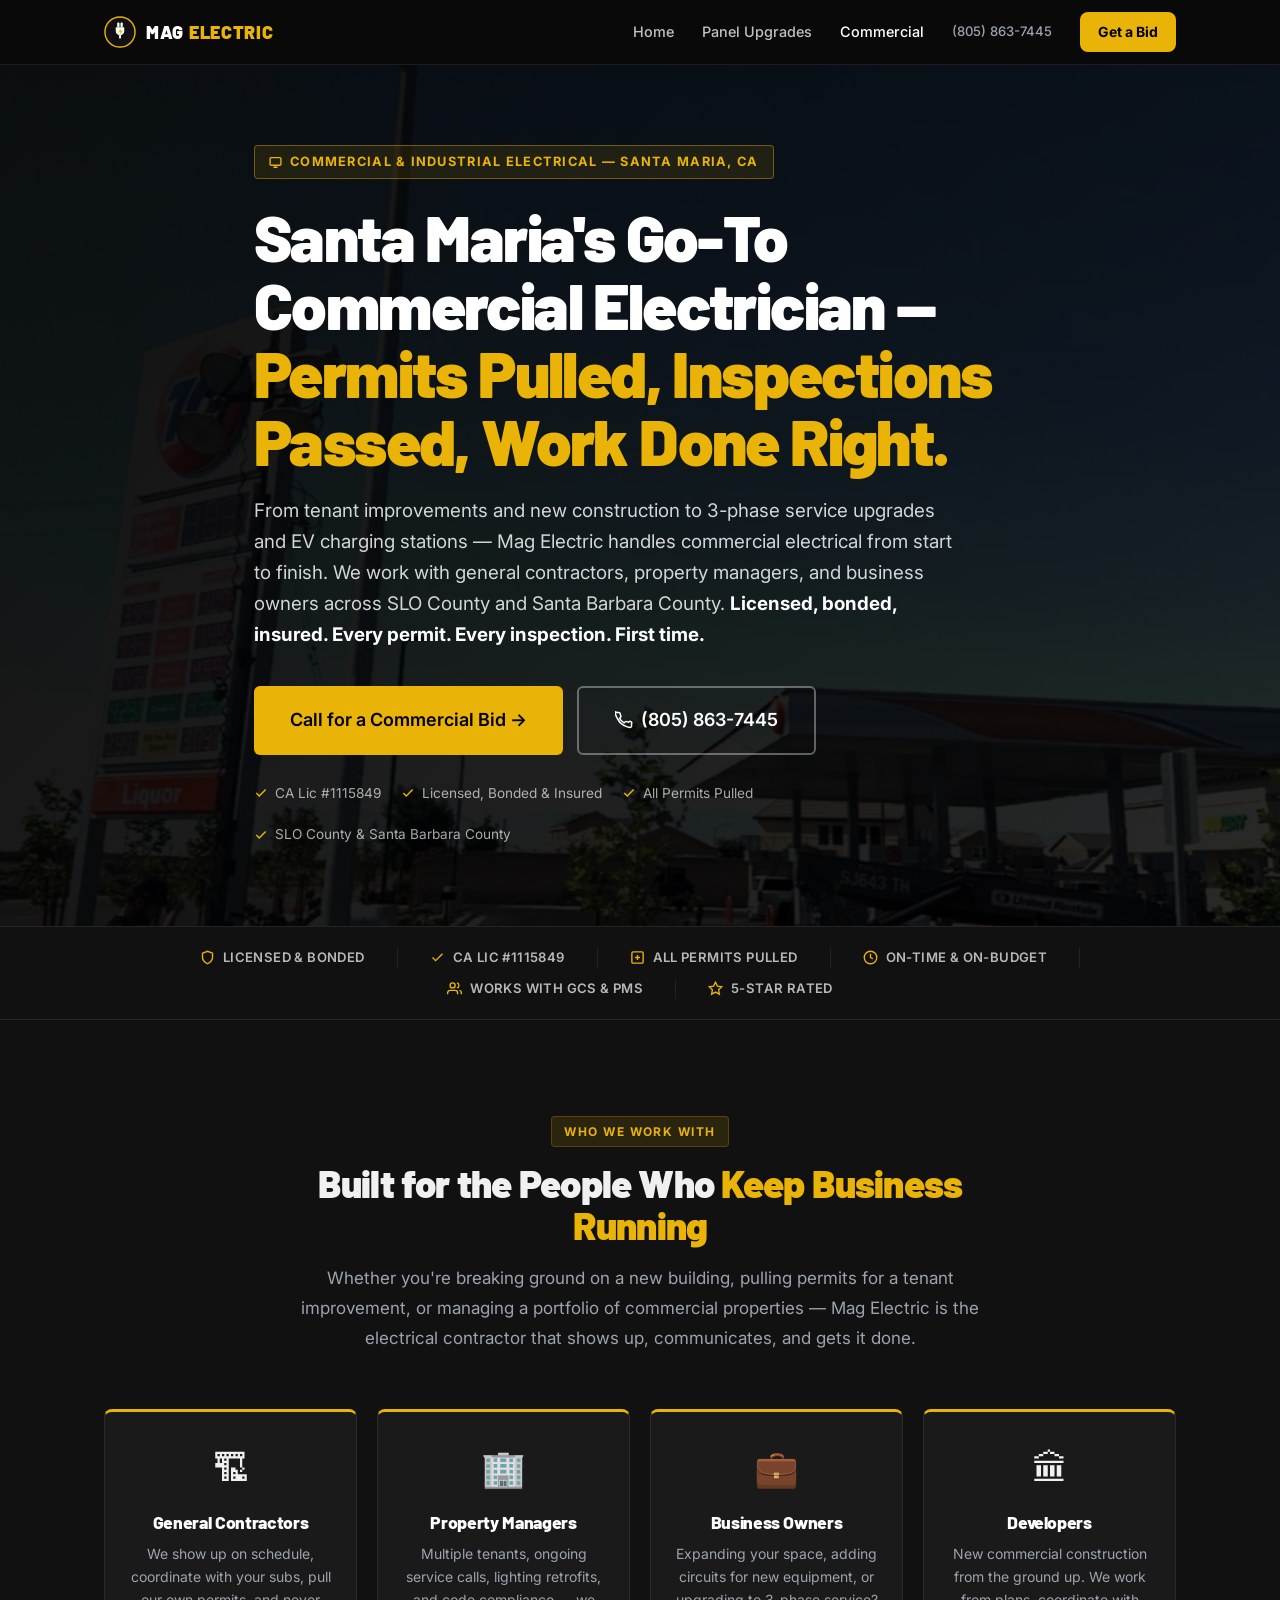
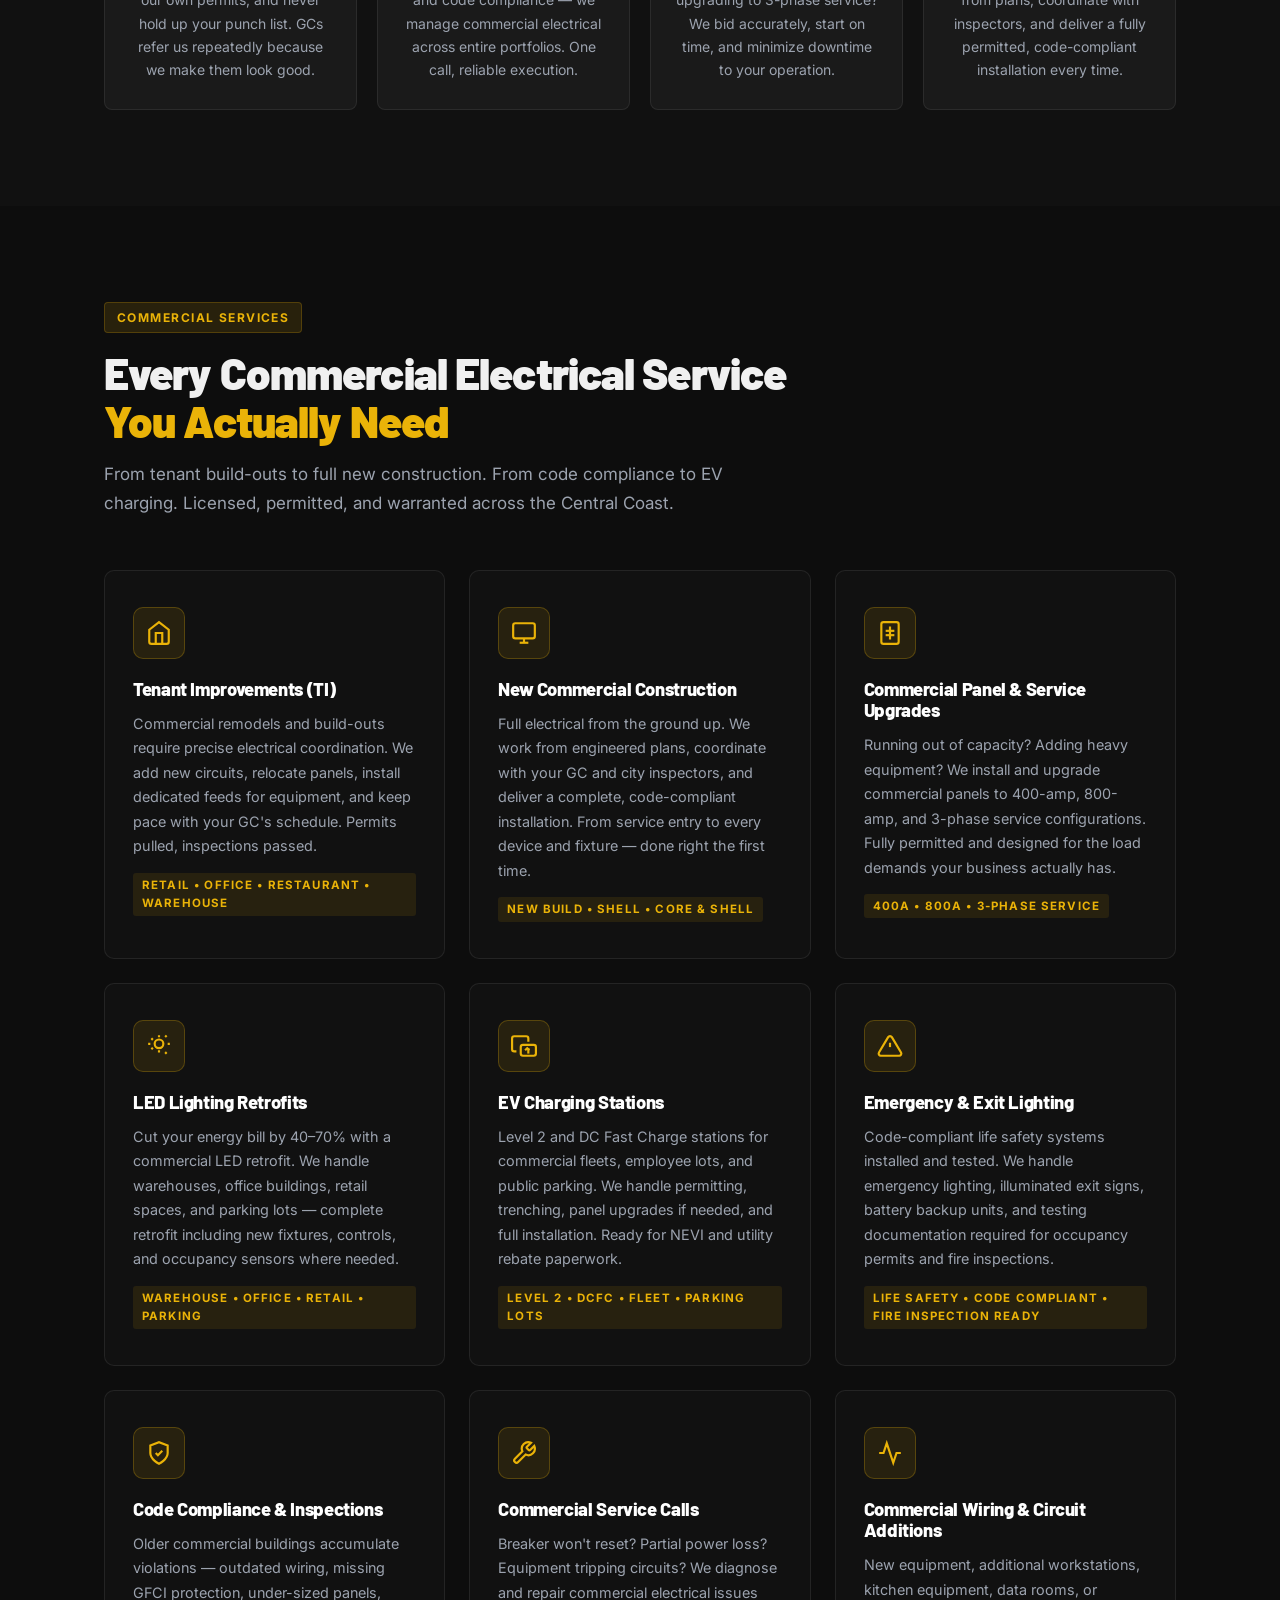
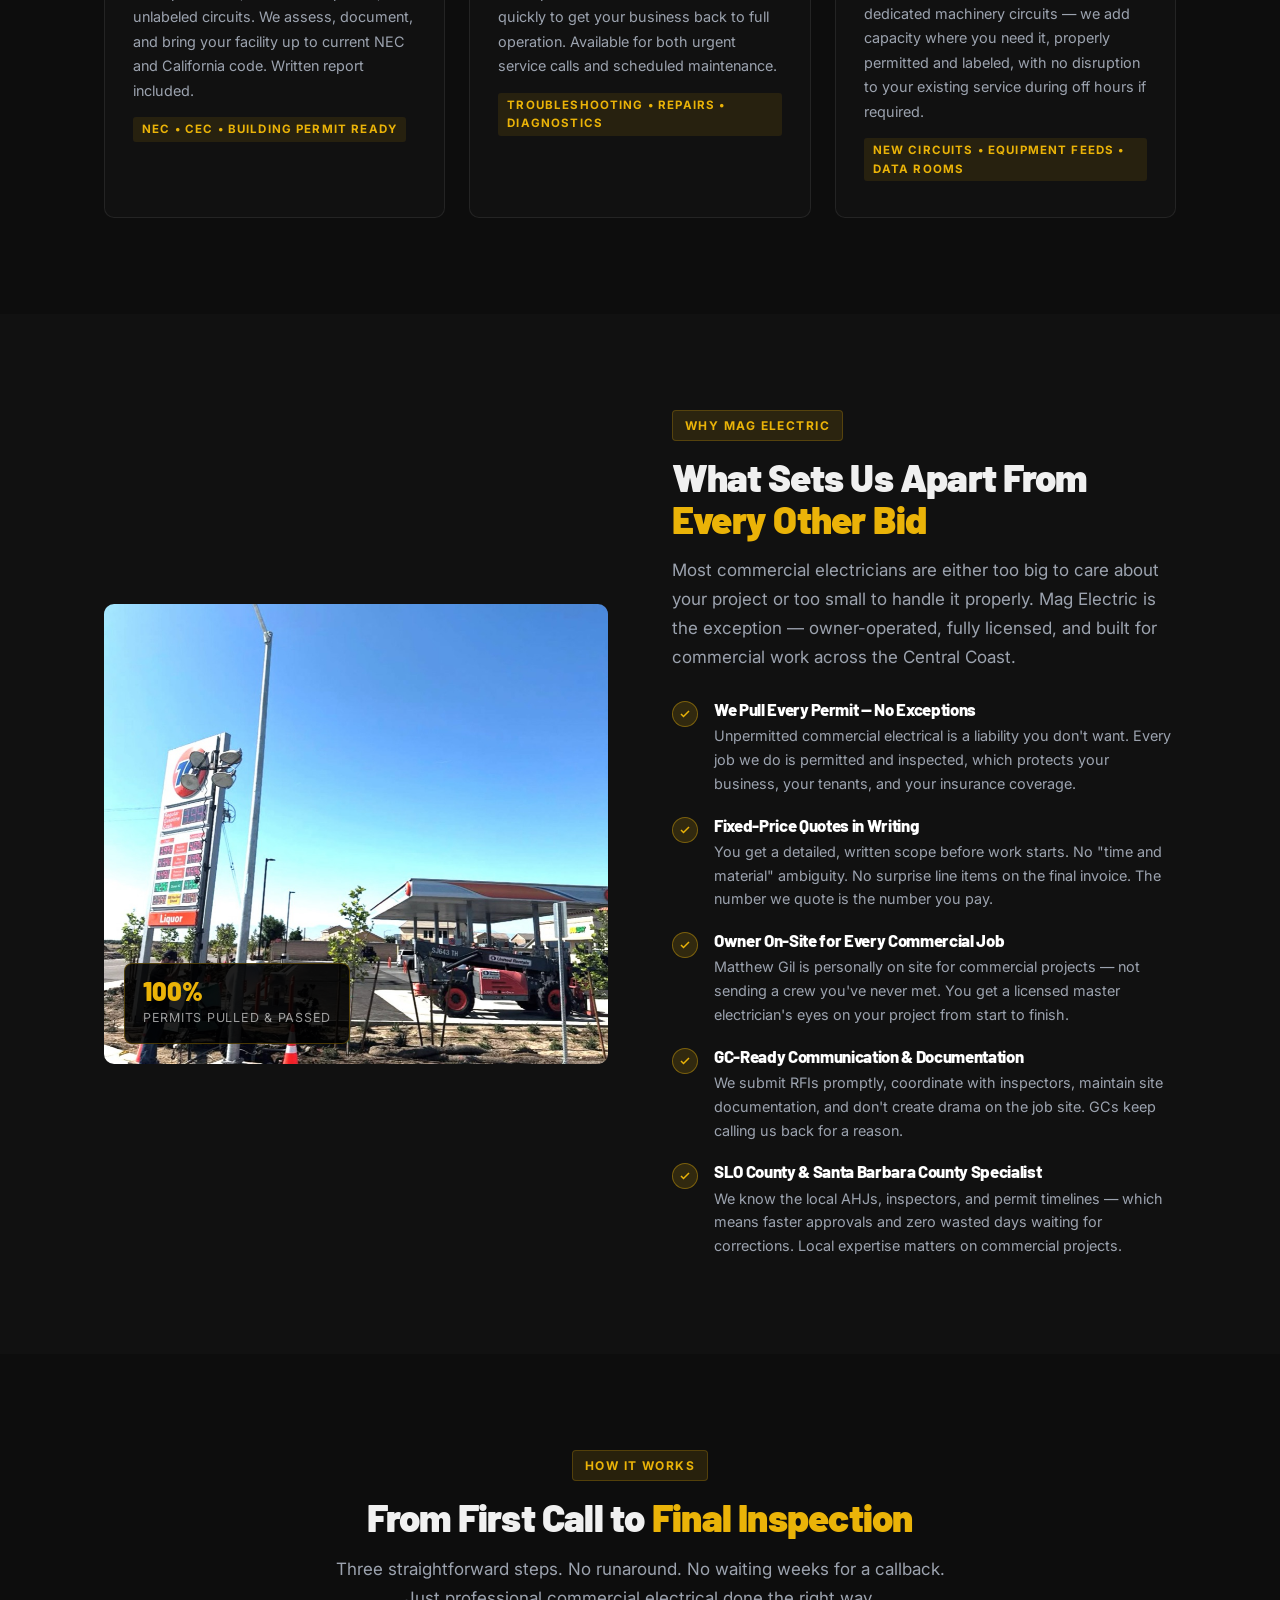
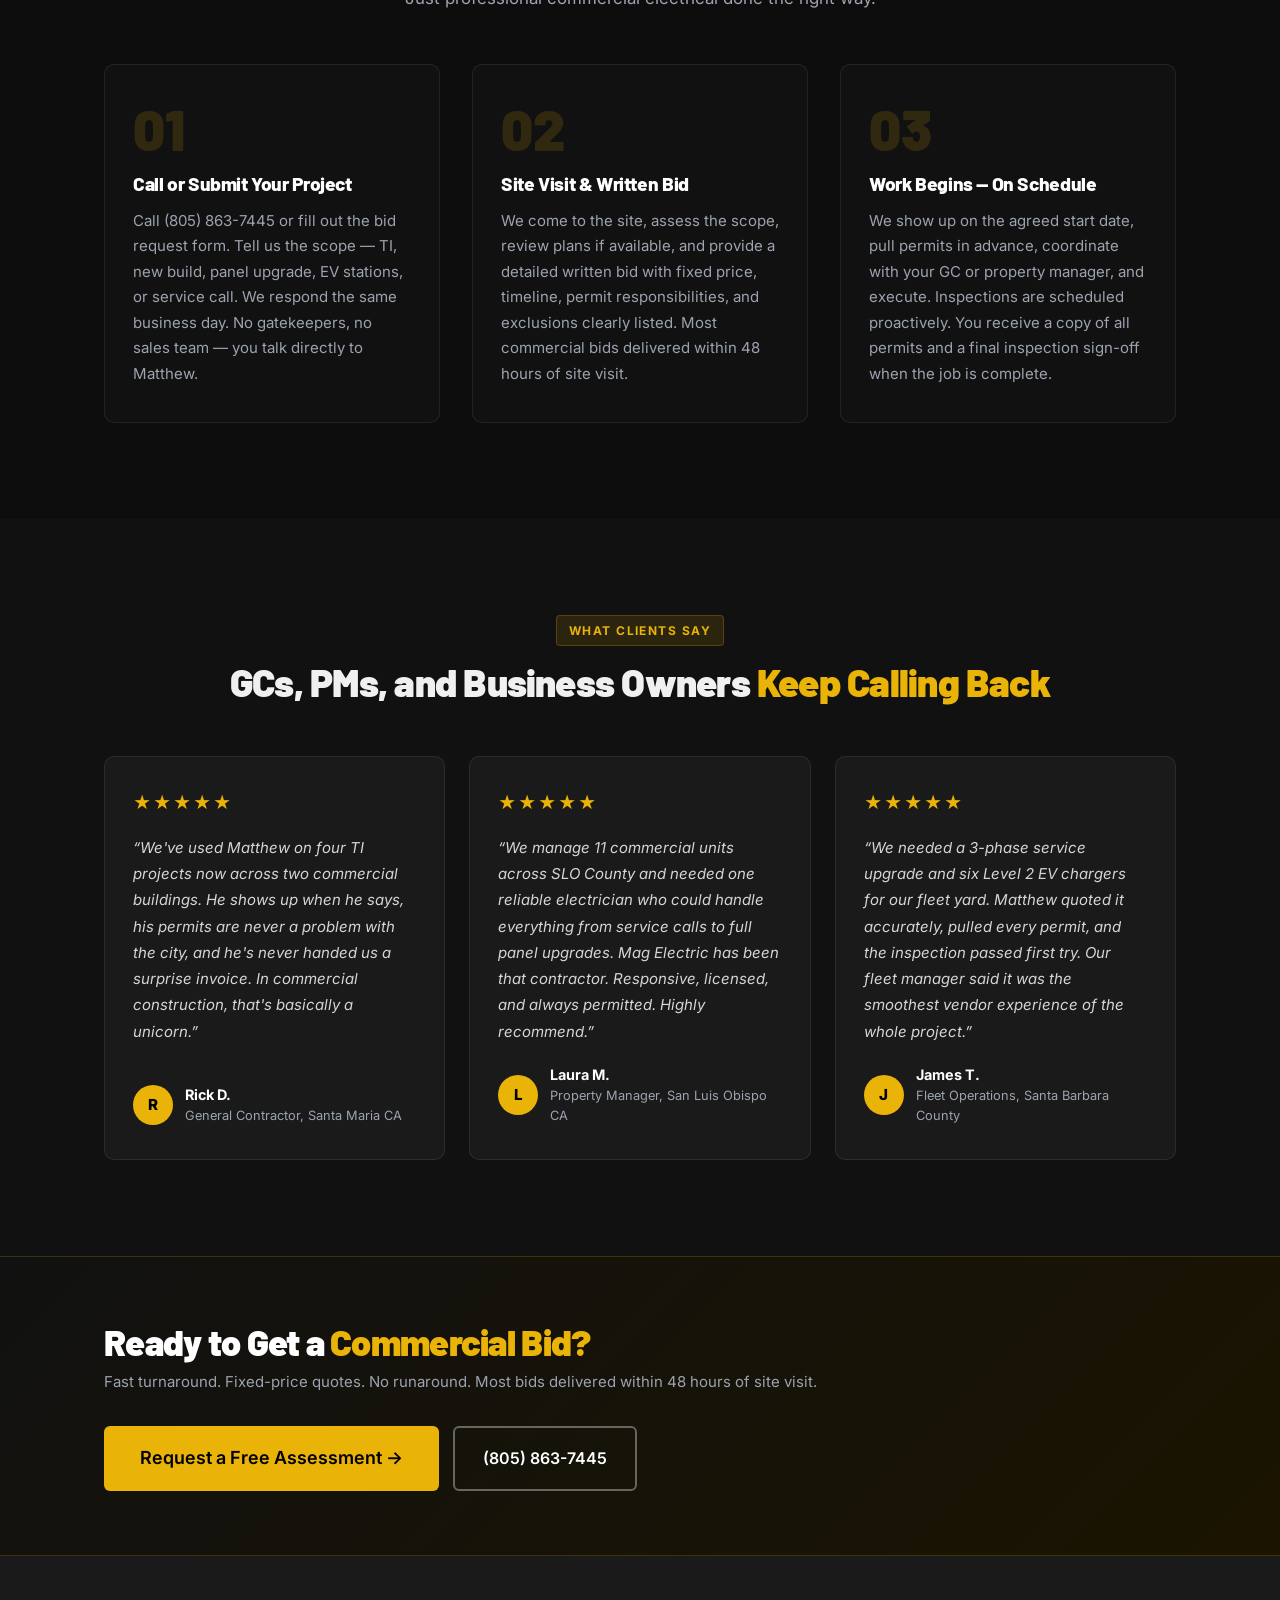
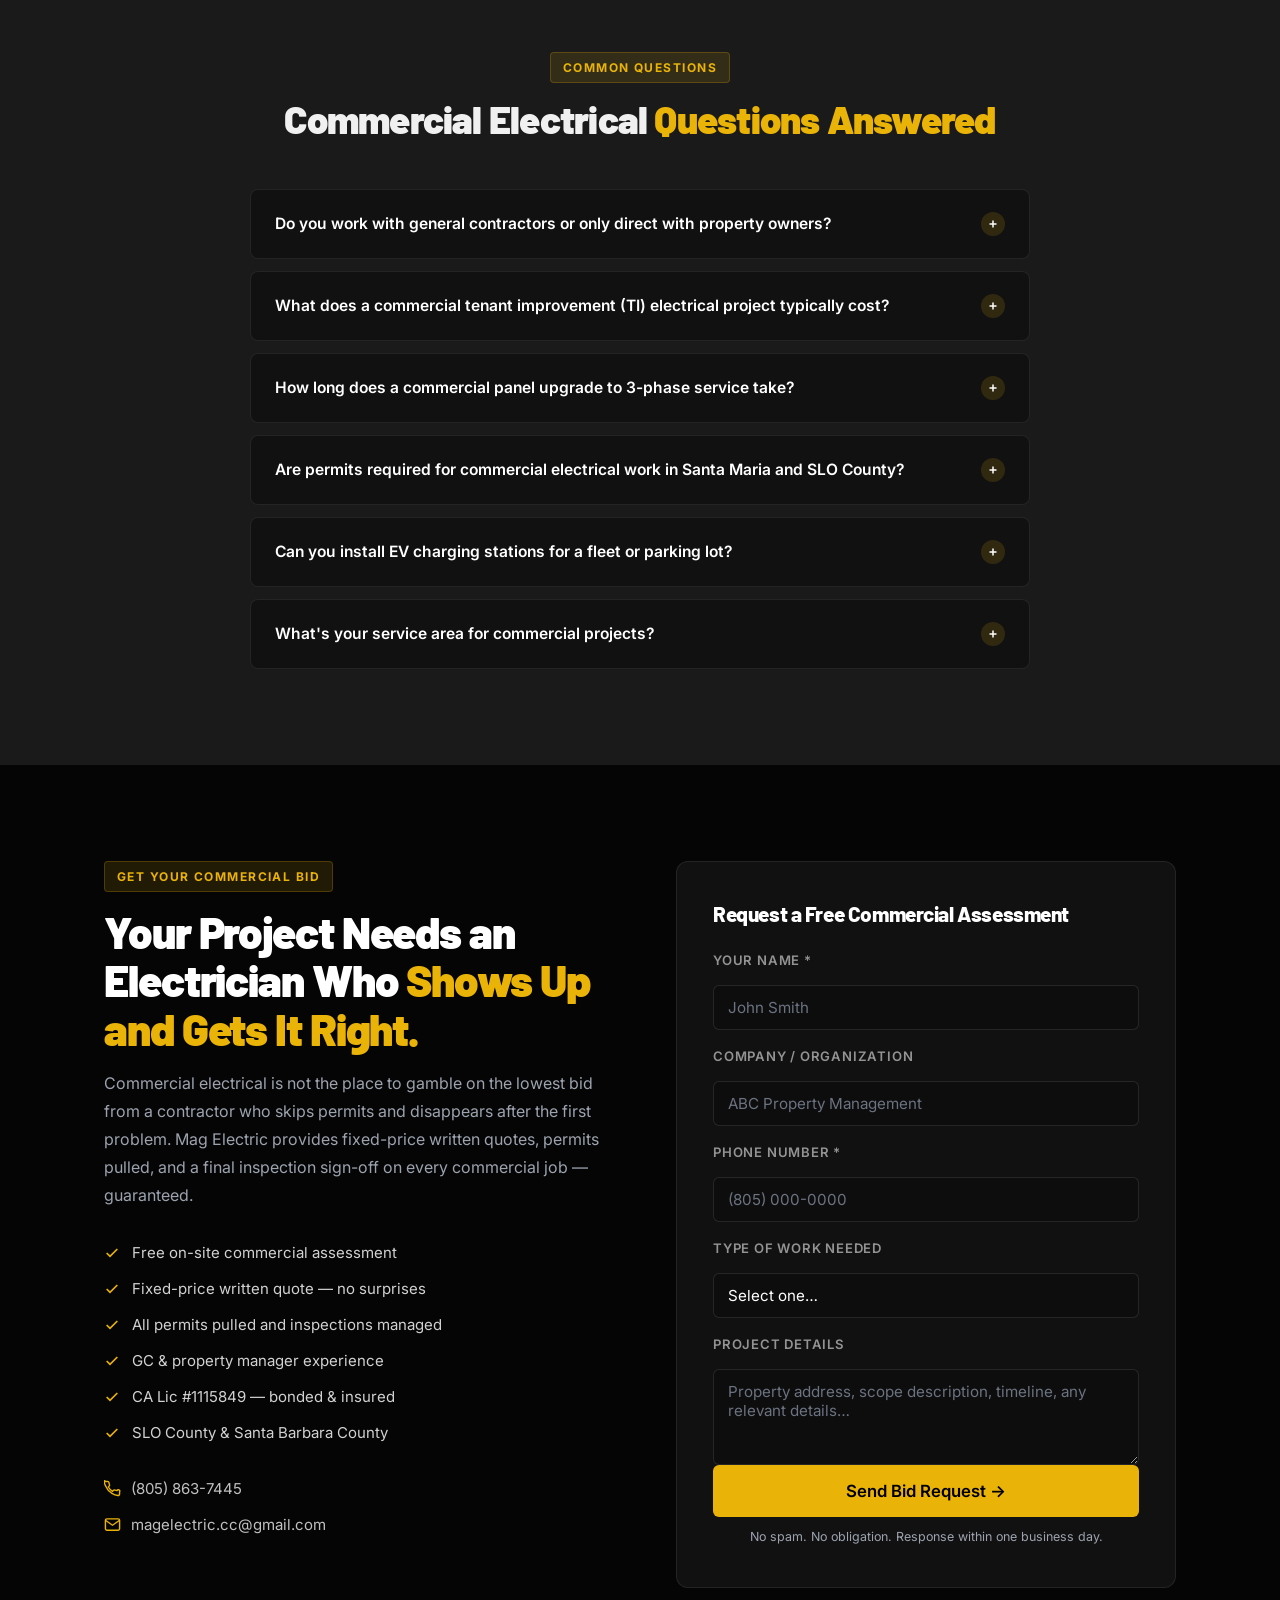
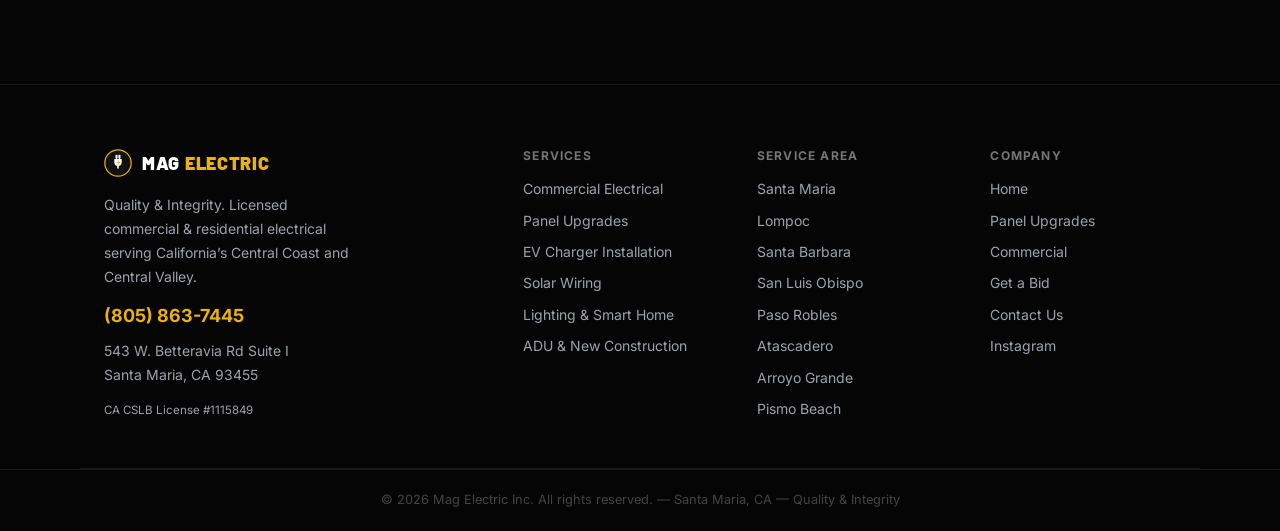
==== commit 4b651d68: "Fix commercial hero image + link Commercial card in services section" ====
--- a/commercial.html
+++ b/commercial.html
@@ -121,7 +121,7 @@
     /* ── HERO ── */
     .lp-hero { position: relative; min-height: 90vh; display: flex; align-items: center;
       overflow: hidden; padding: 80px 0; }
-    .lp-hero-bg { position: absolute; inset: 0; background-image: url('images/commercial_panel_1.jpg');
+    .lp-hero-bg { position: absolute; inset: 0; background-image: url('images/commercial_76_station.jpg');
       background-size: cover; background-position: center 40%;
       transform: scale(1.04); filter: brightness(.28); }
     .lp-hero-overlay { position: absolute; inset: 0;
@@ -612,7 +612,7 @@
   <div class="container">
     <div class="why-layout">
       <div class="why-img">
-        <img src="images/commercial_panel_1.jpg" alt="Mag Electric licensed electrician performing commercial panel installation in Santa Maria CA" loading="lazy" />
+        <img src="images/commercial_76_station.jpg" alt="Mag Electric licensed electrician performing commercial electrical work in Santa Maria CA" loading="lazy" />
         <div class="why-img-badge">
           <strong>100%</strong>
           <span>Permits Pulled &amp; Passed</span>
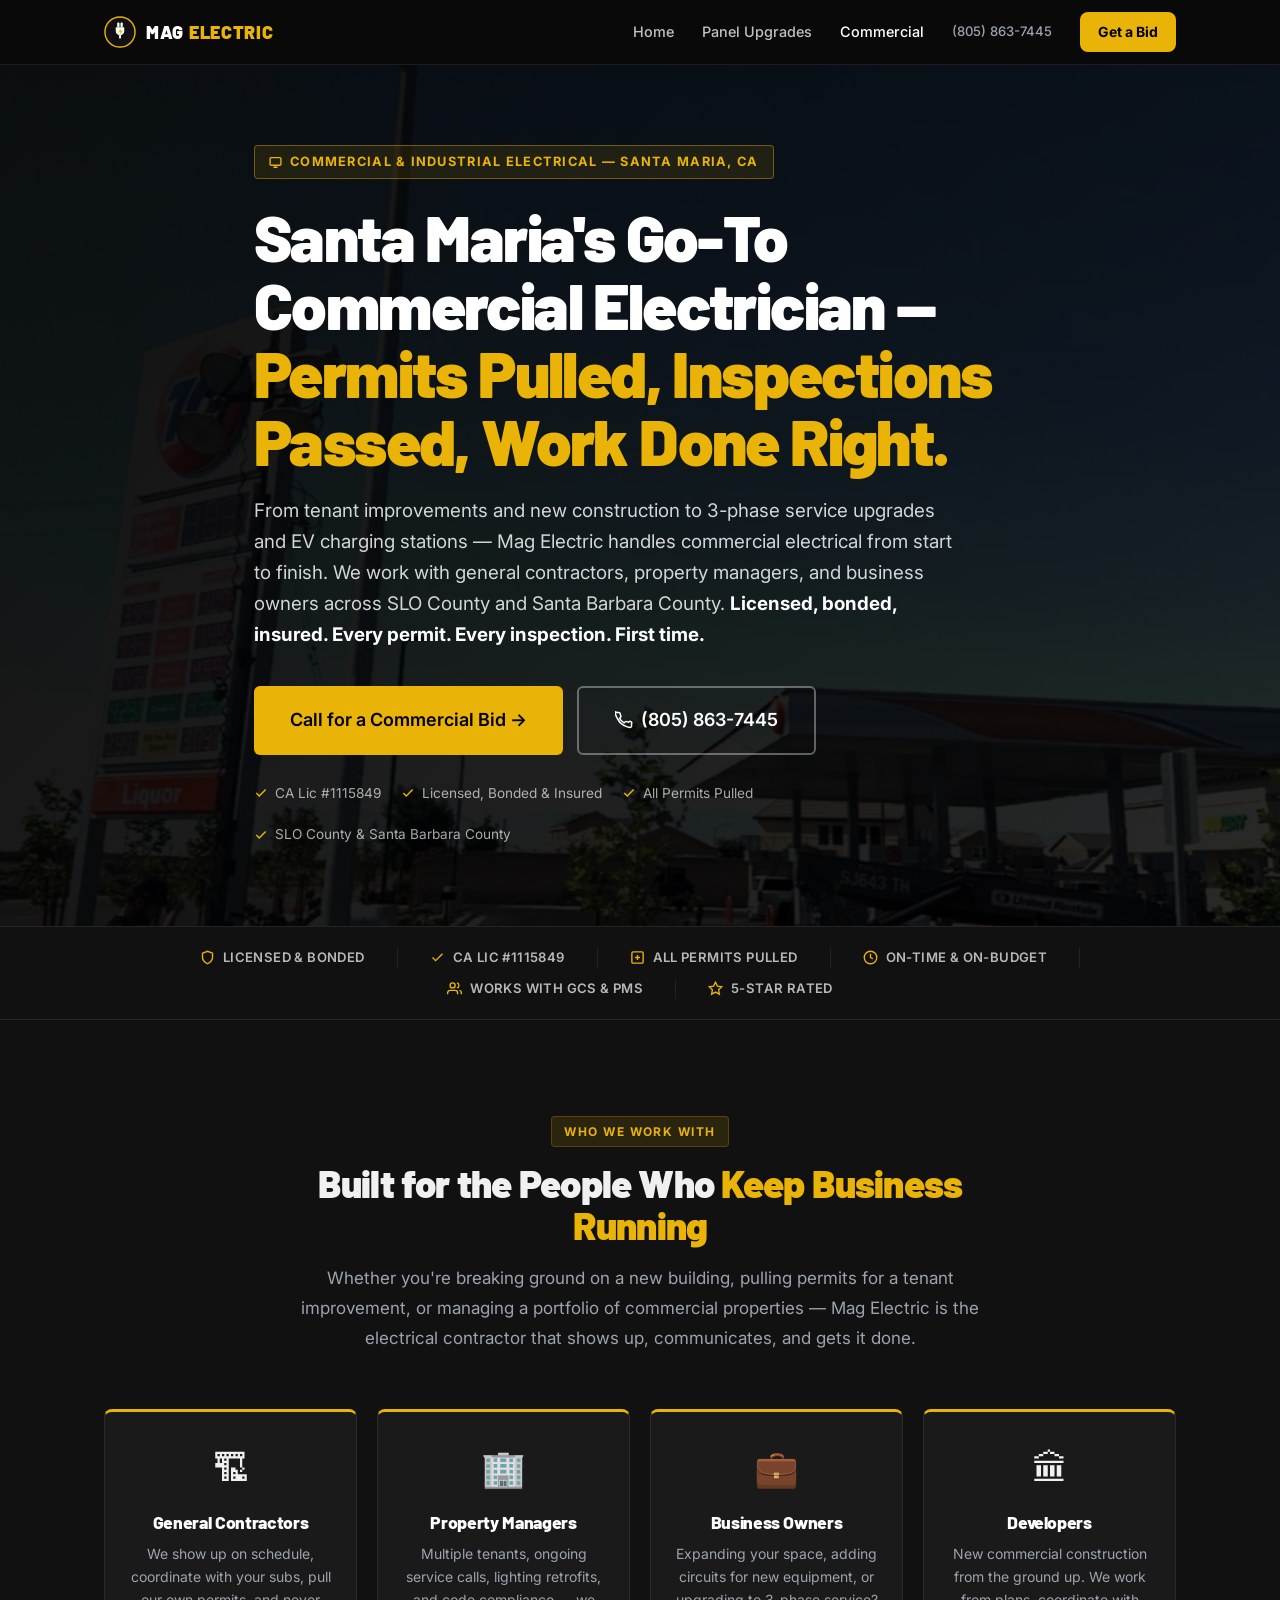
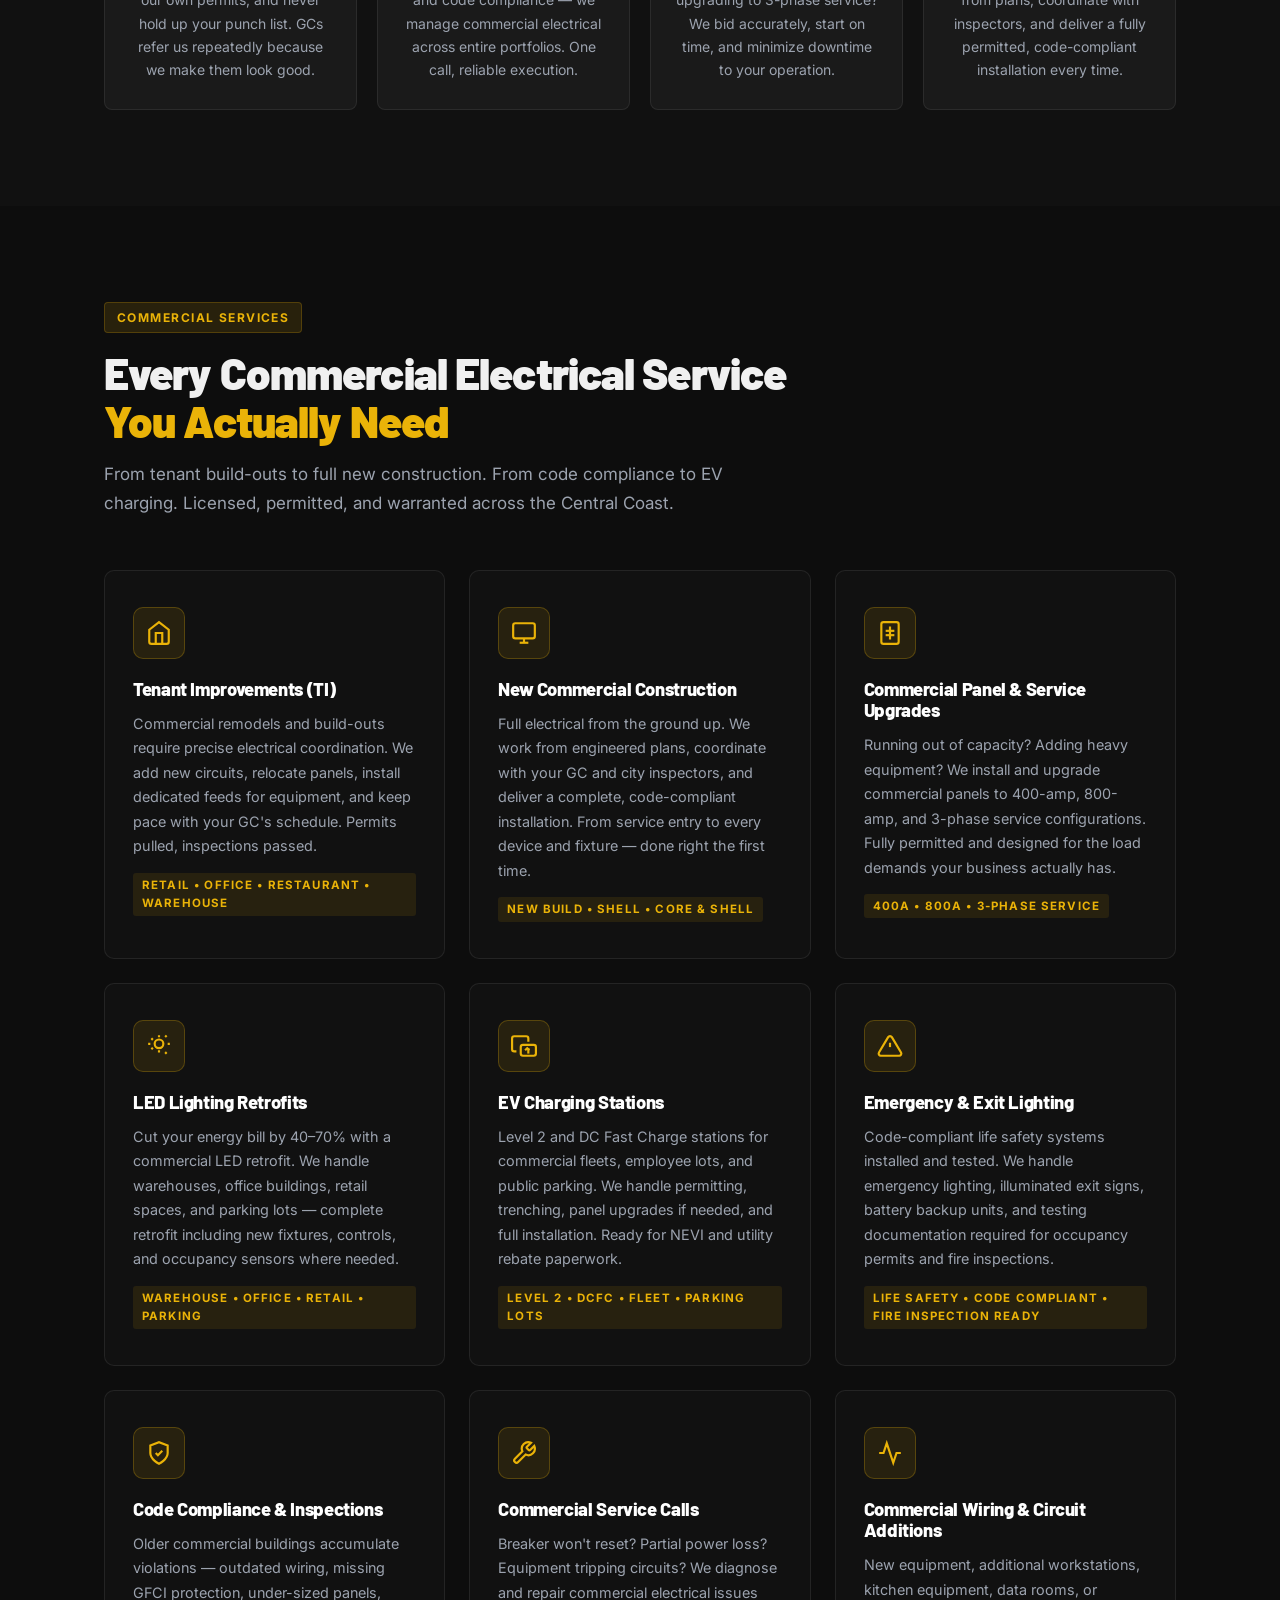
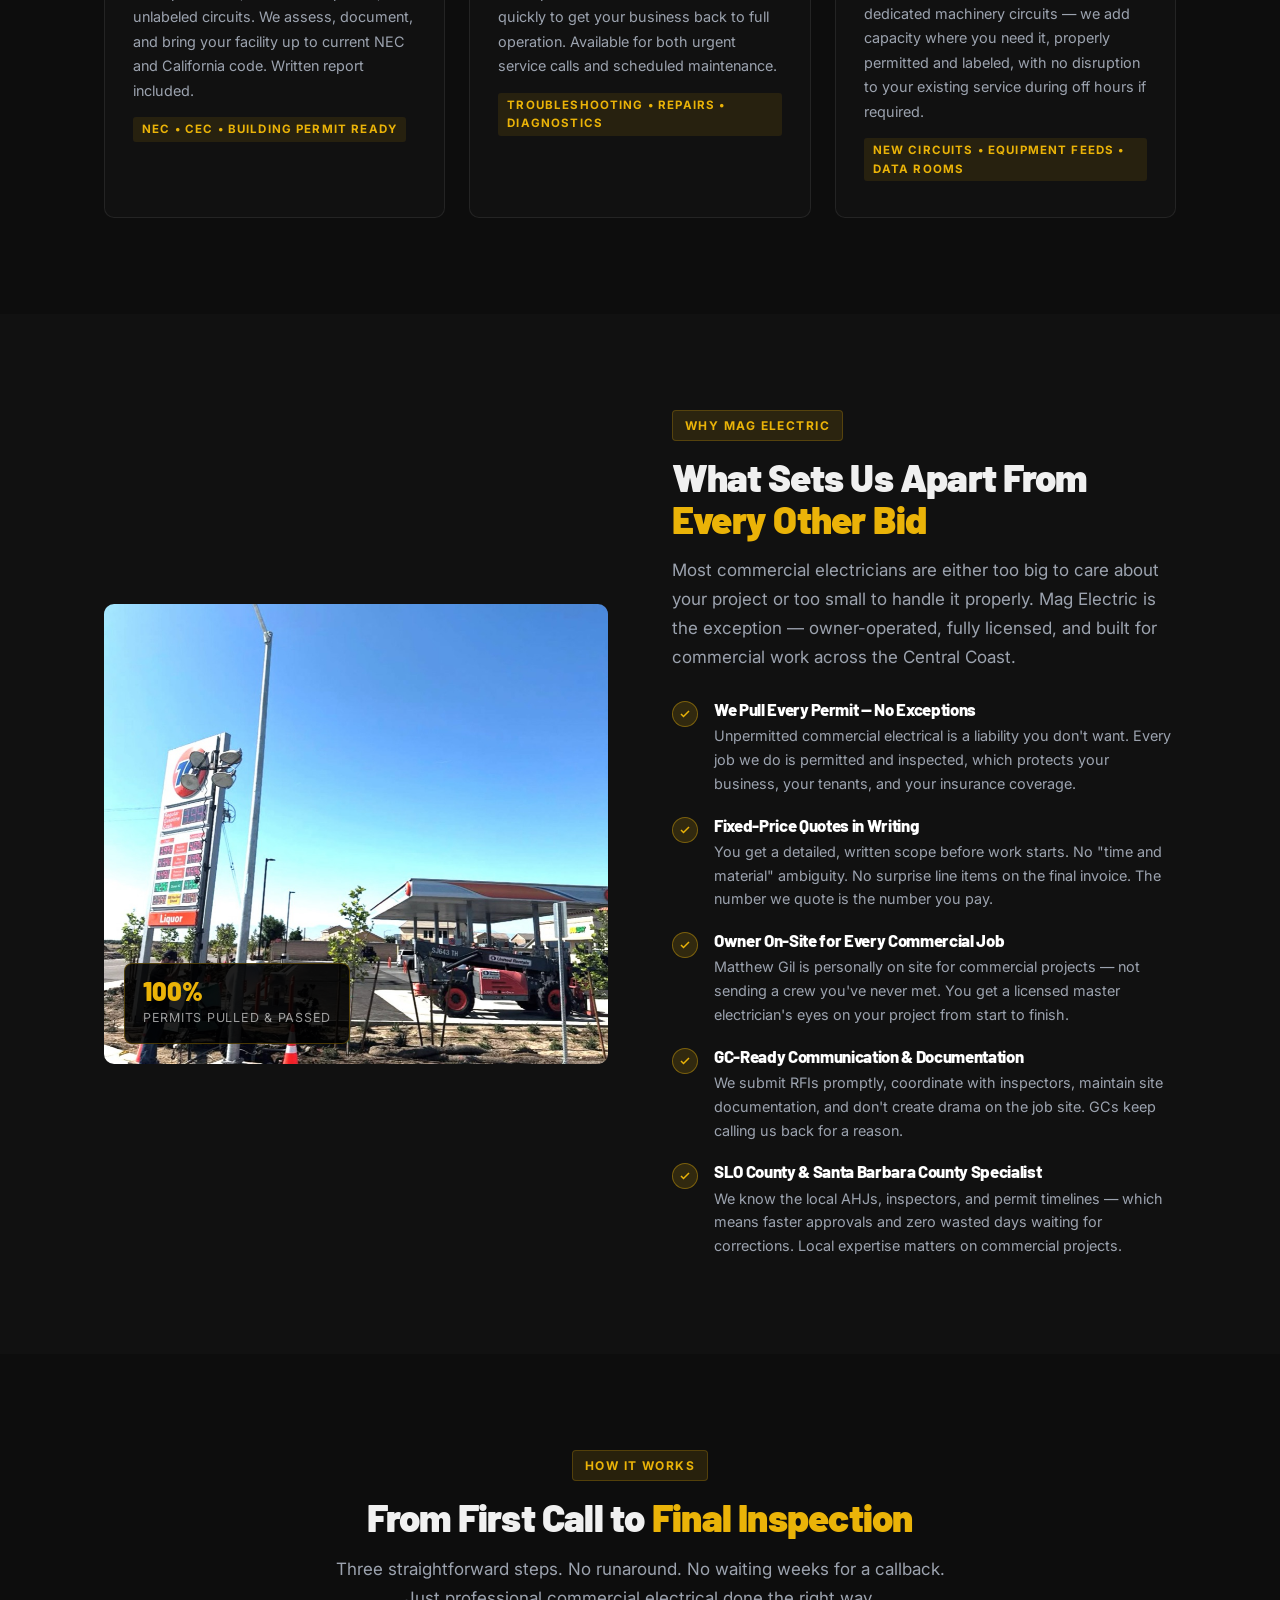
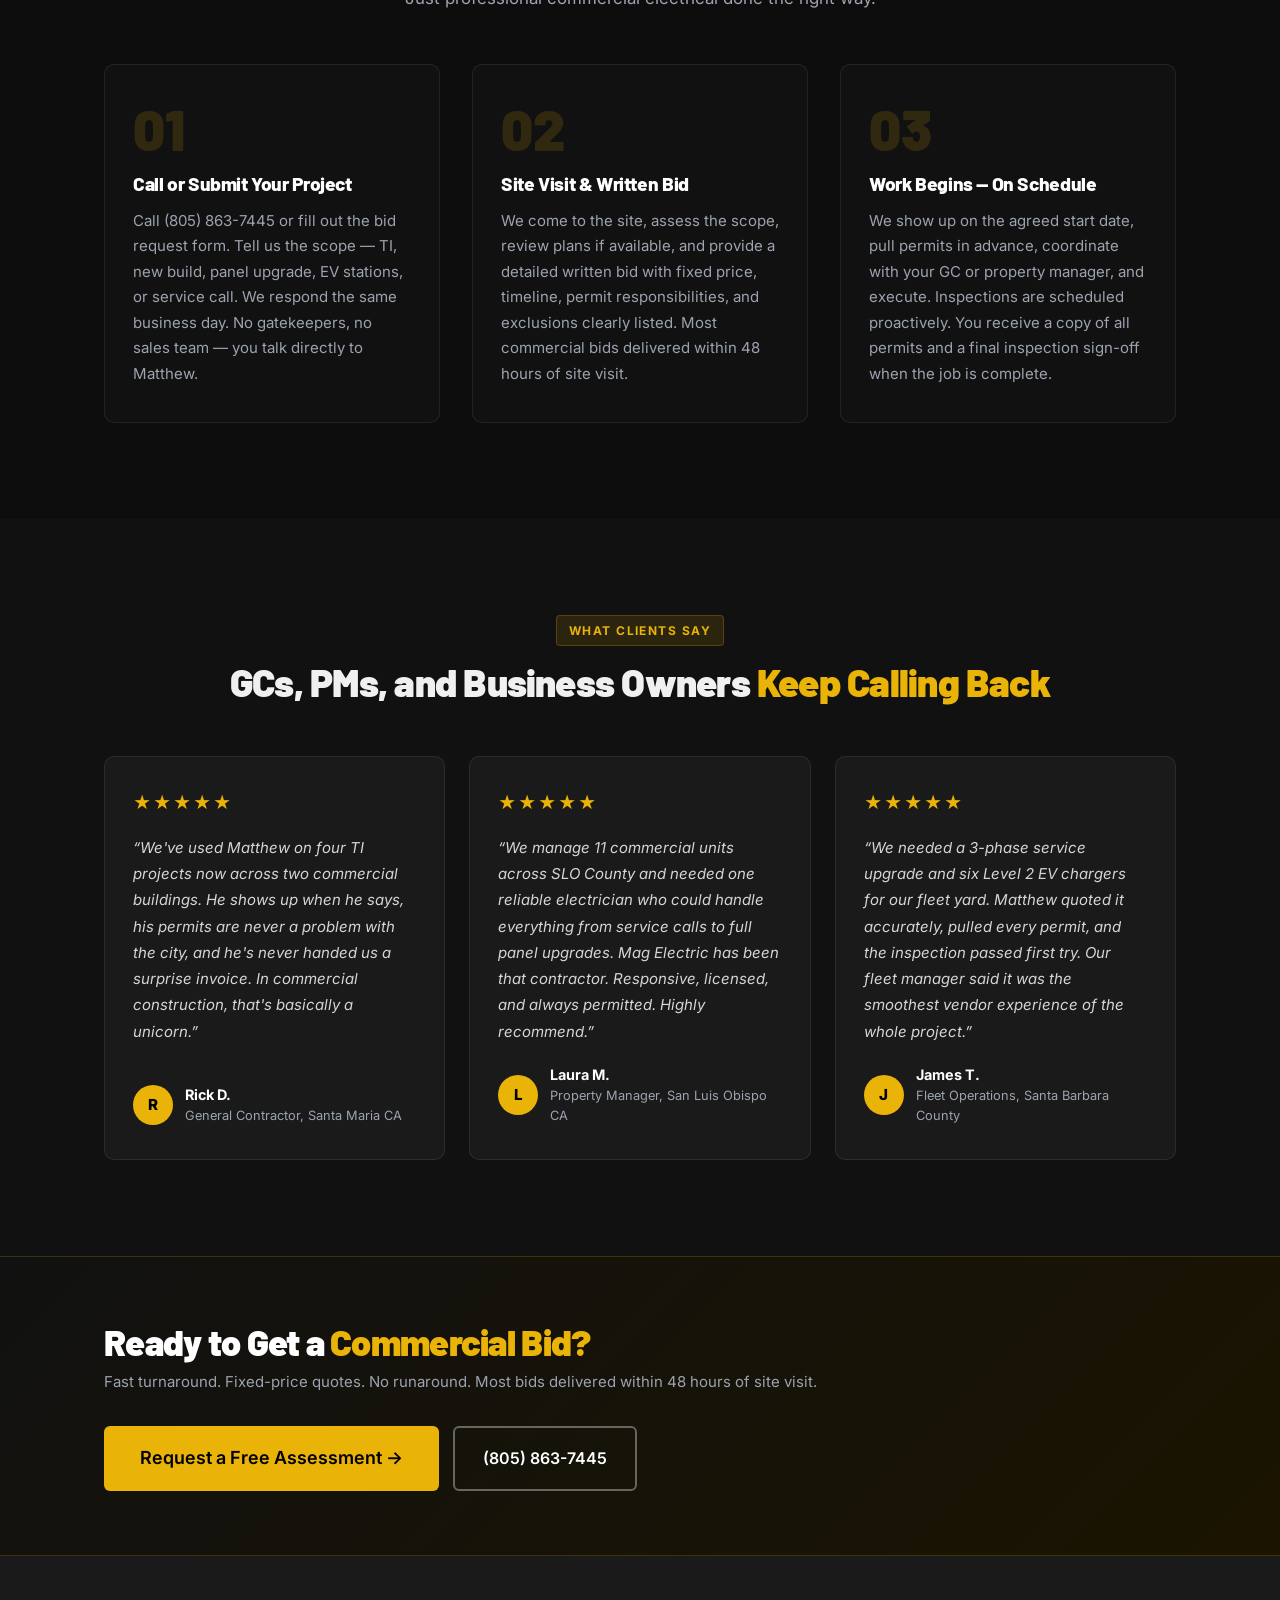
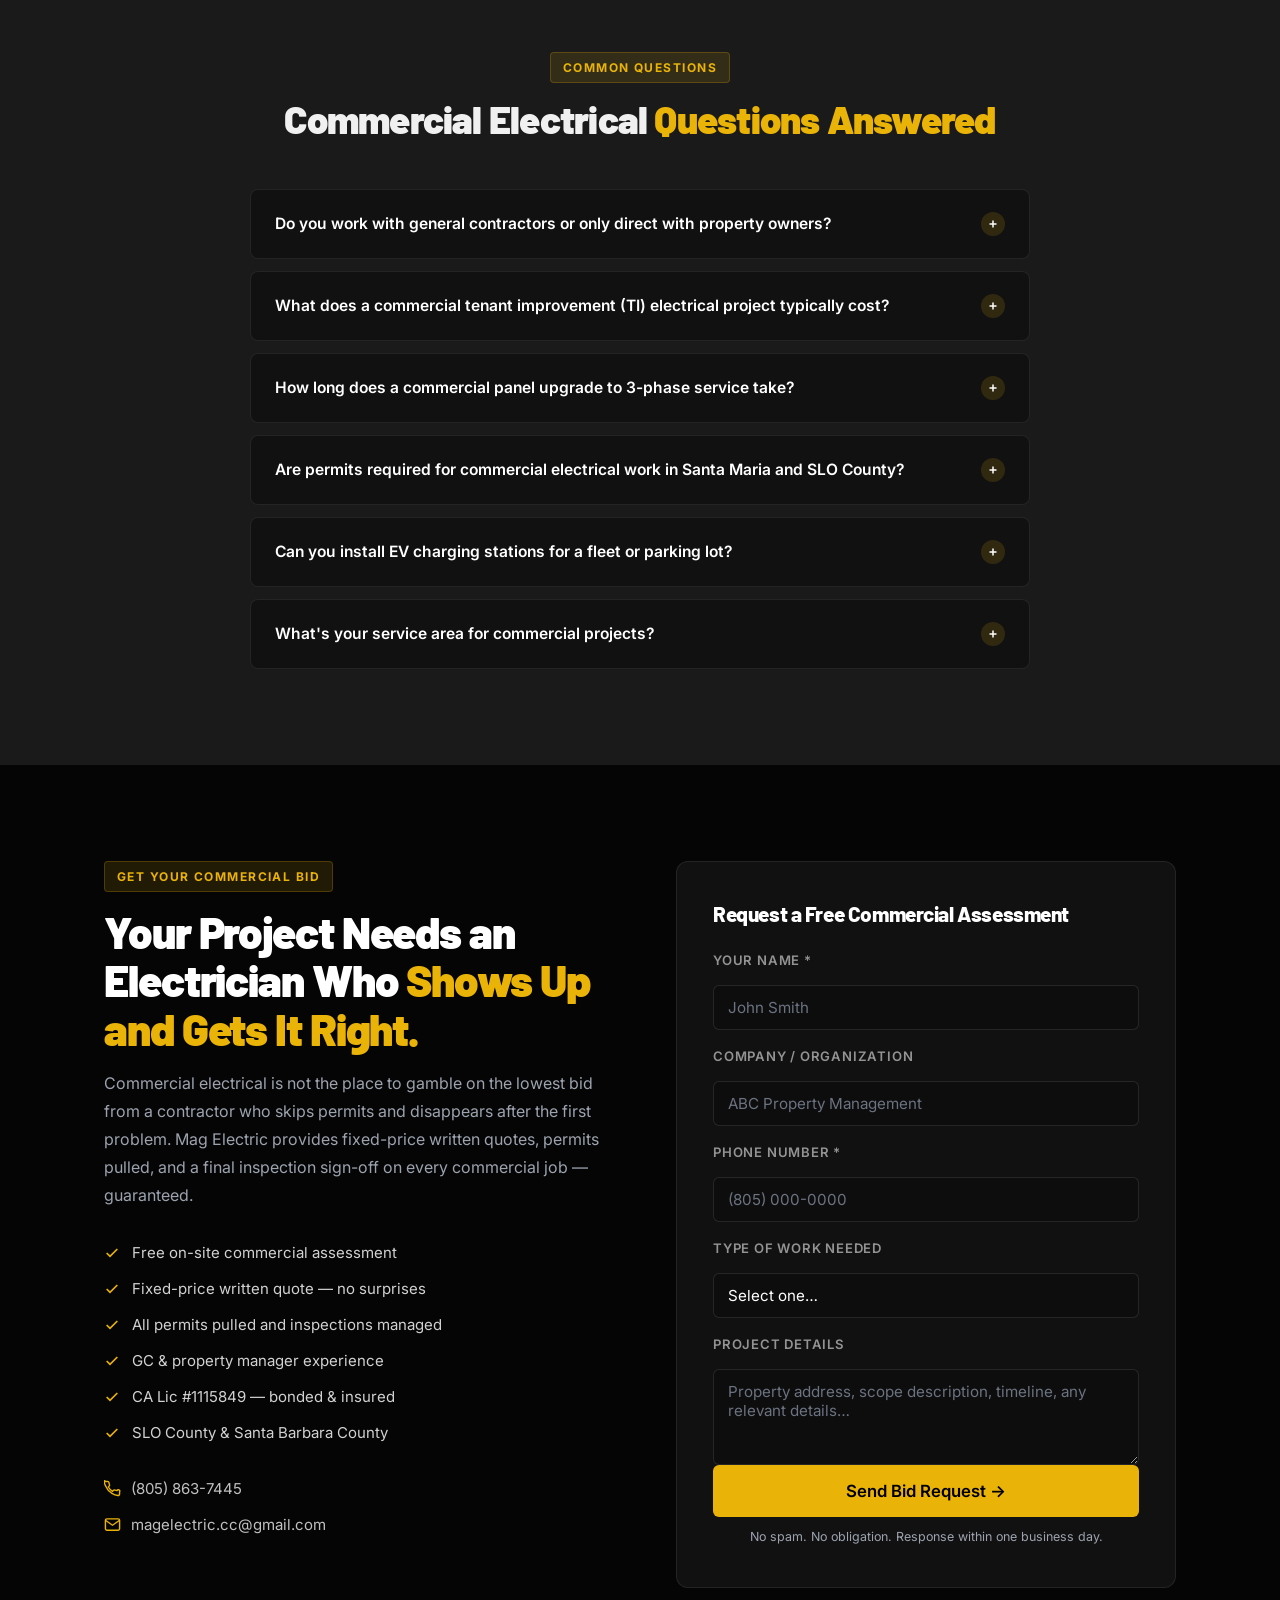
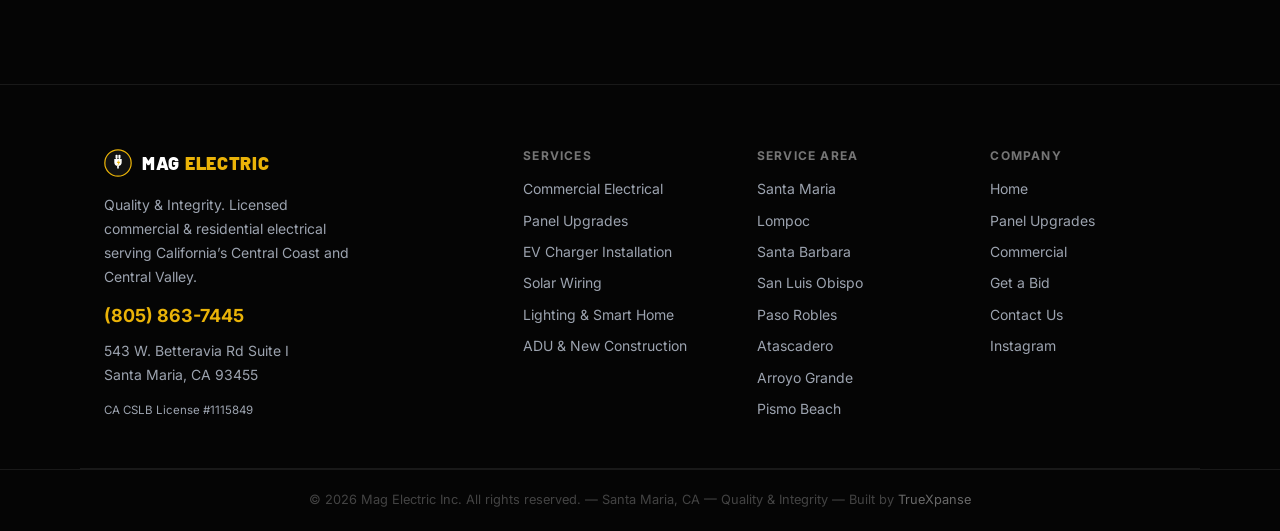
==== commit 9b72df38: "Wire form email notifications to magelectric.cc@gmail.com + TrueXpanse footer credit on all pages" ====
--- a/commercial.html
+++ b/commercial.html
@@ -962,7 +962,7 @@
       <li><a href="https://www.instagram.com/mag_electric_/" target="_blank" rel="noopener">Instagram</a></li>
     </ul></div>
   </div>
-  <div class="footer-bottom"><div class="container"><p>&copy; 2026 Mag Electric Inc. All rights reserved. &mdash; Santa Maria, CA &mdash; Quality &amp; Integrity</p></div></div>
+  <div class="footer-bottom"><div class="container"><p>&copy; 2026 Mag Electric Inc. All rights reserved. &mdash; Santa Maria, CA &mdash; Quality &amp; Integrity &mdash; Built by <a href="https://truexpanse.com" target="_blank" rel="noopener" style="color:rgba(255,255,255,.4);text-decoration:none;">TrueXpanse</a></p></div></div>
 </footer>
 
 <script src="js/nav.js"></script>
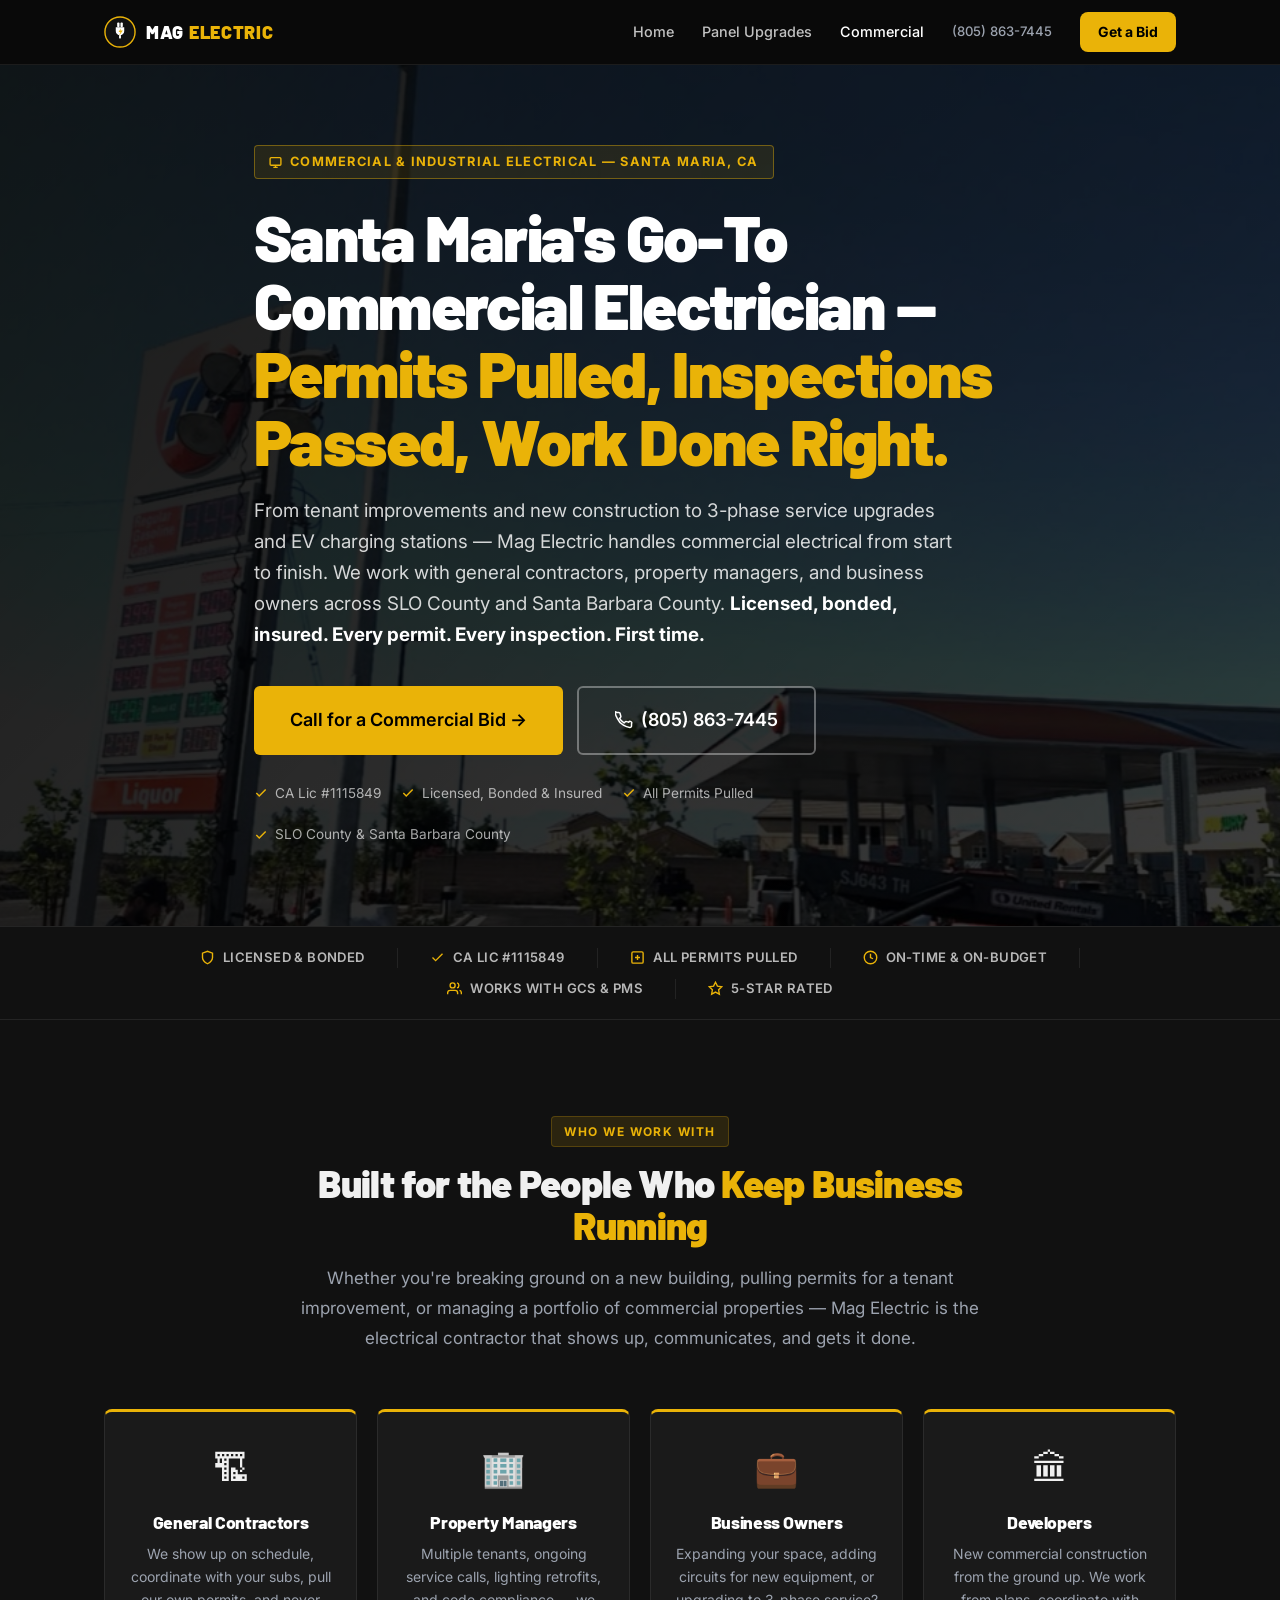
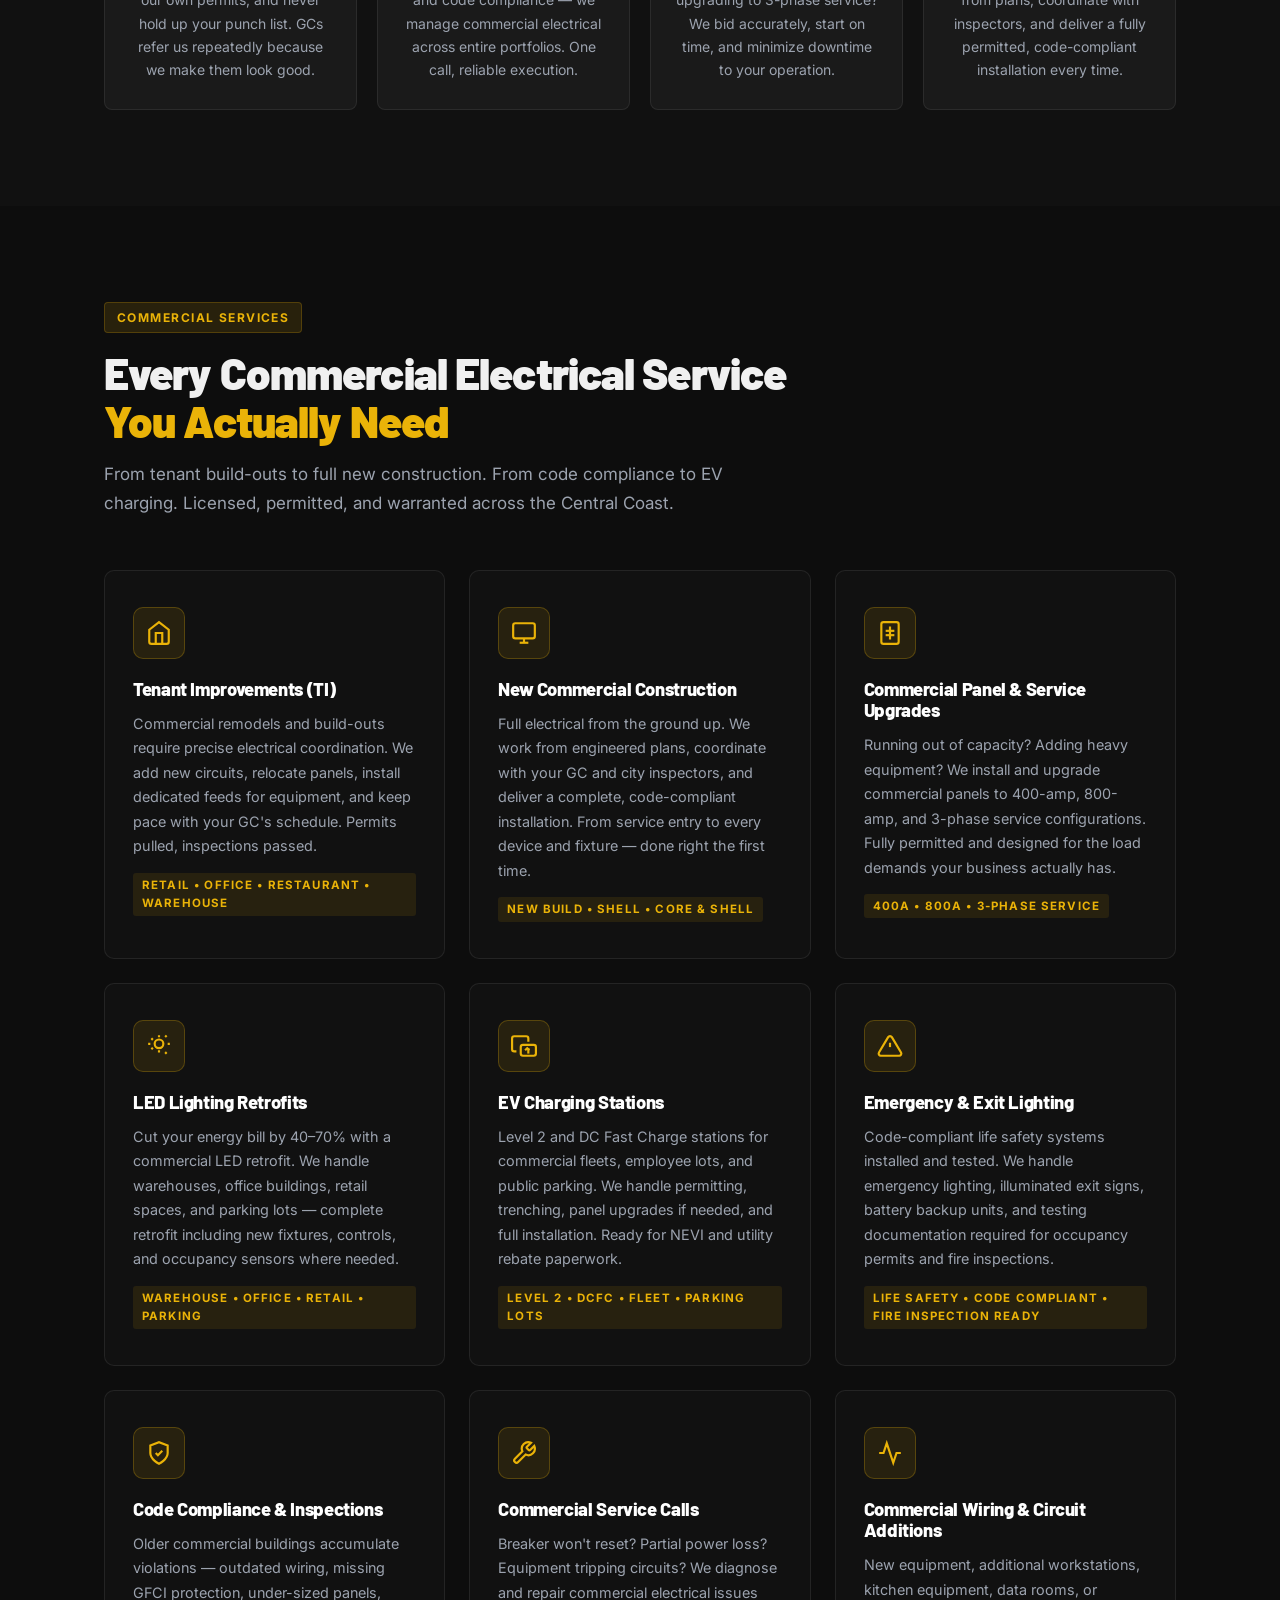
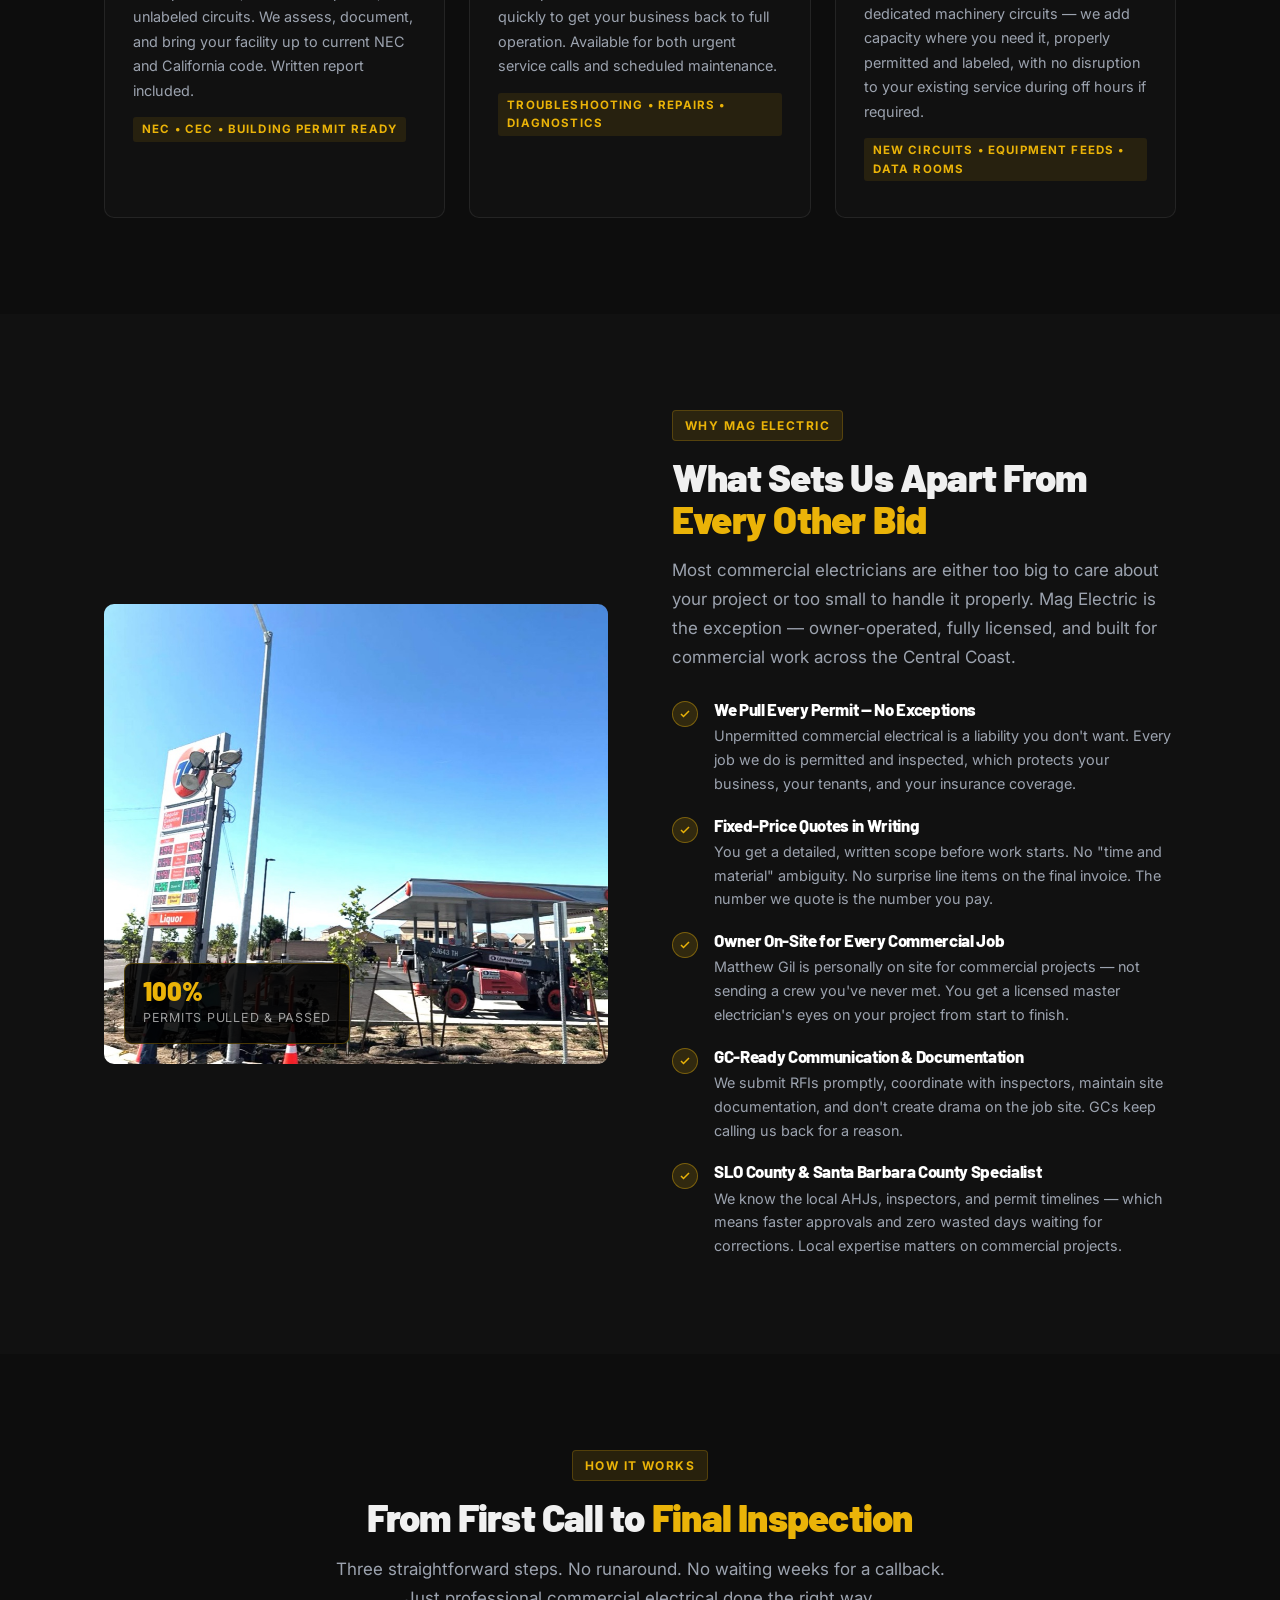
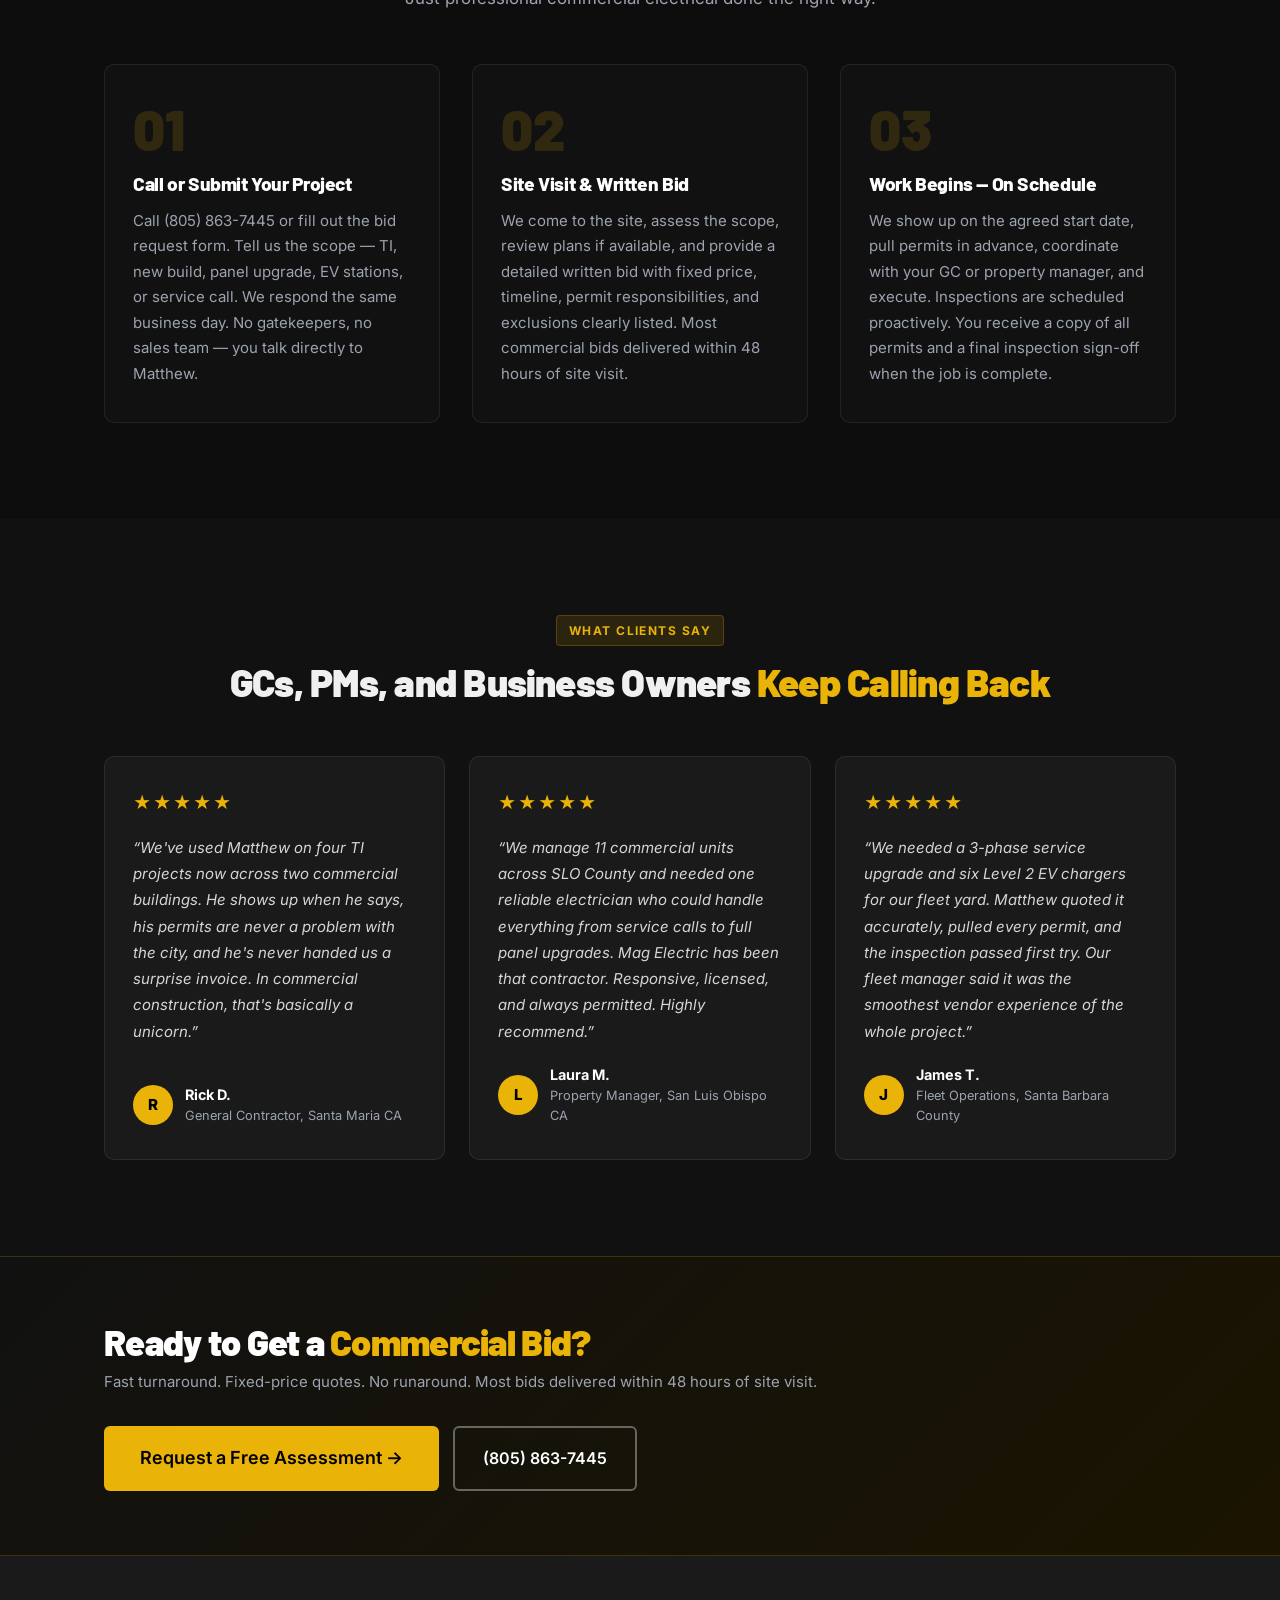
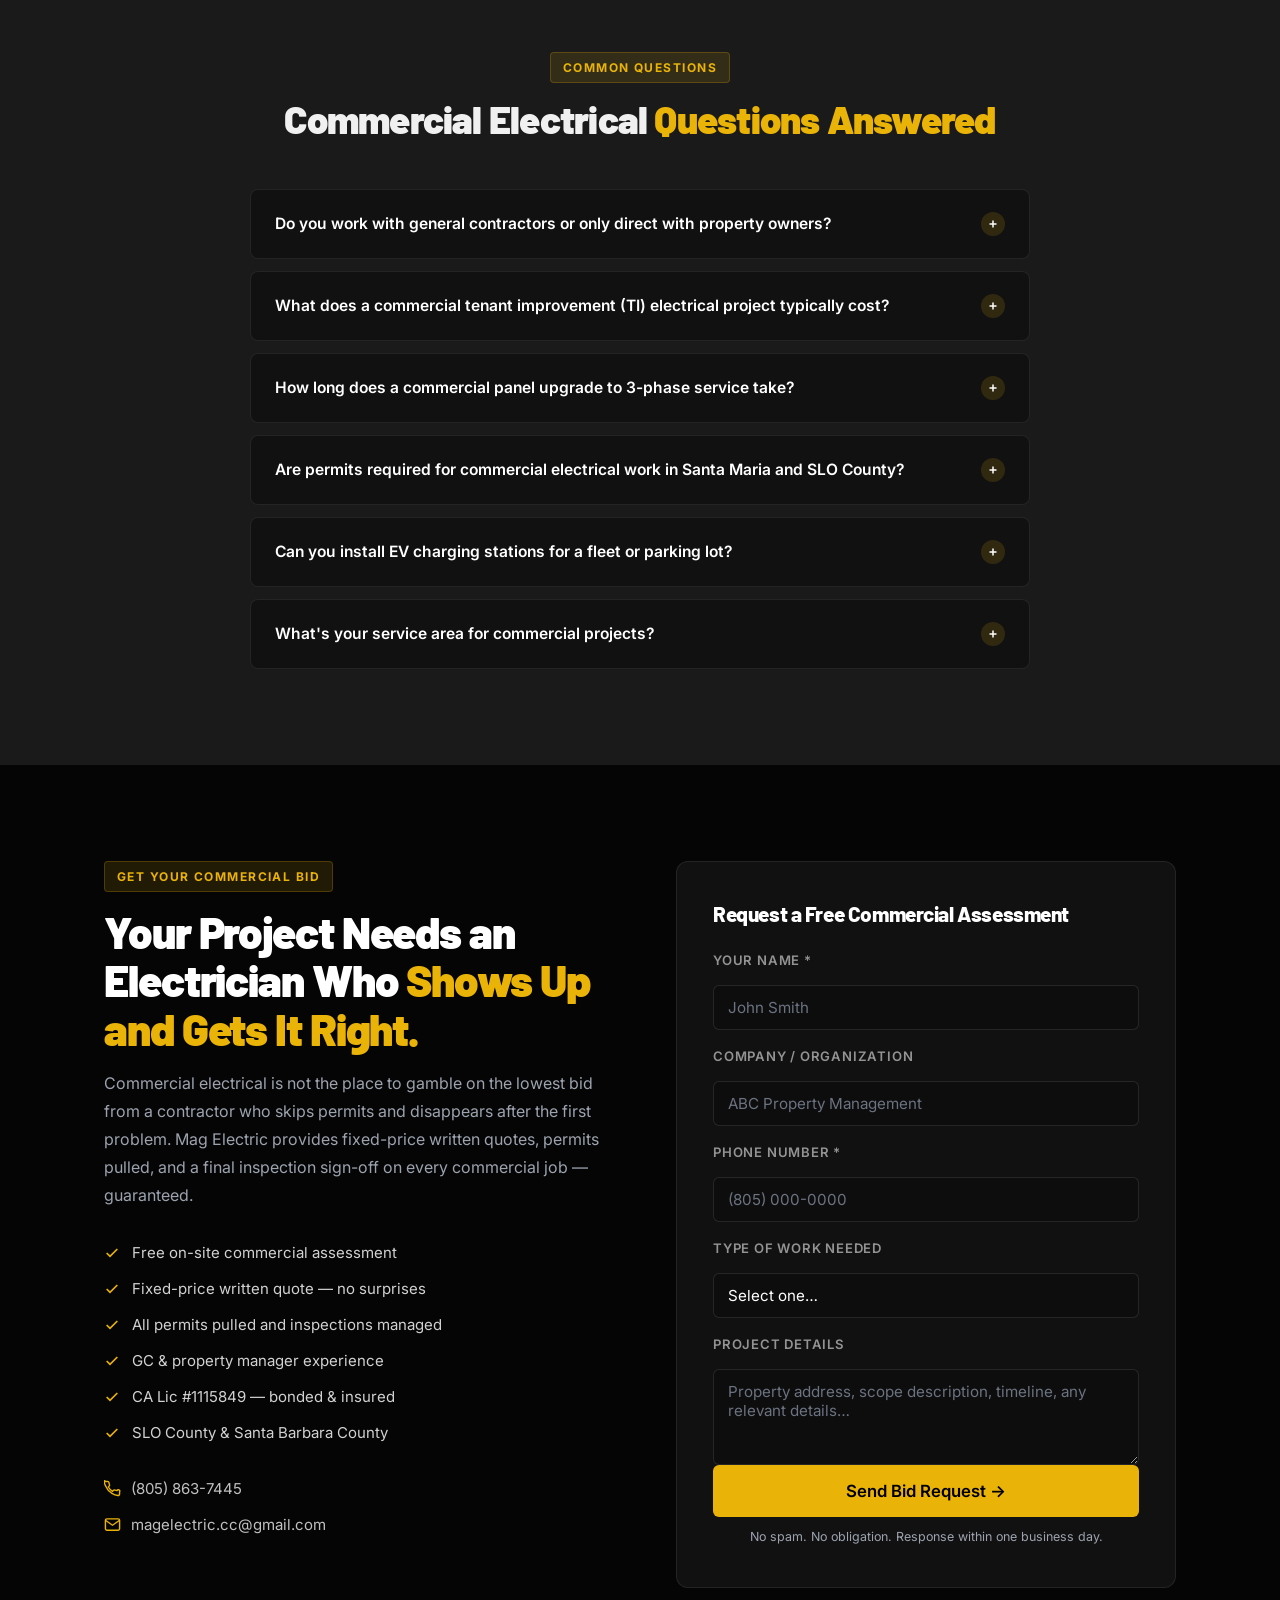
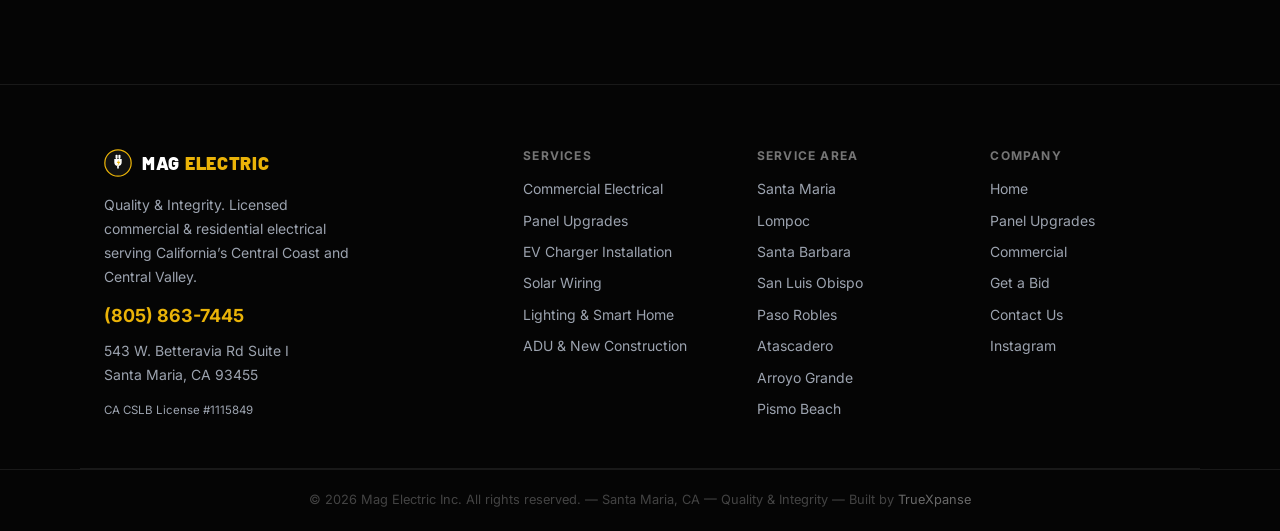
==== commit 2722b7f1: "Hide email address, lighten hero opacity on landing pages" ====
--- a/commercial.html
+++ b/commercial.html
@@ -123,7 +123,7 @@
       overflow: hidden; padding: 80px 0; }
     .lp-hero-bg { position: absolute; inset: 0; background-image: url('images/commercial_76_station.jpg');
       background-size: cover; background-position: center 40%;
-      transform: scale(1.04); filter: brightness(.28); }
+      transform: scale(1.04); filter: brightness(.42); }
     .lp-hero-overlay { position: absolute; inset: 0;
       background: linear-gradient(135deg, rgba(0,0,0,.78) 0%, rgba(0,0,0,.42) 100%); }
     .lp-hero-content { position: relative; z-index: 2; max-width: 820px; }
@@ -880,7 +880,7 @@
       <div>
         <div class="lp-form">
           <h3>Request a Free Commercial Assessment</h3>
-          <form name="commercial-bid-request" method="POST" data-netlify="true">
+          <form name="commercial-bid-request" method="POST" action="/thank-you" data-netlify="true">
             <input type="hidden" name="form-name" value="commercial-bid-request" />
             <input type="hidden" name="service" value="Commercial Electrical" />
             <div class="form-group">
